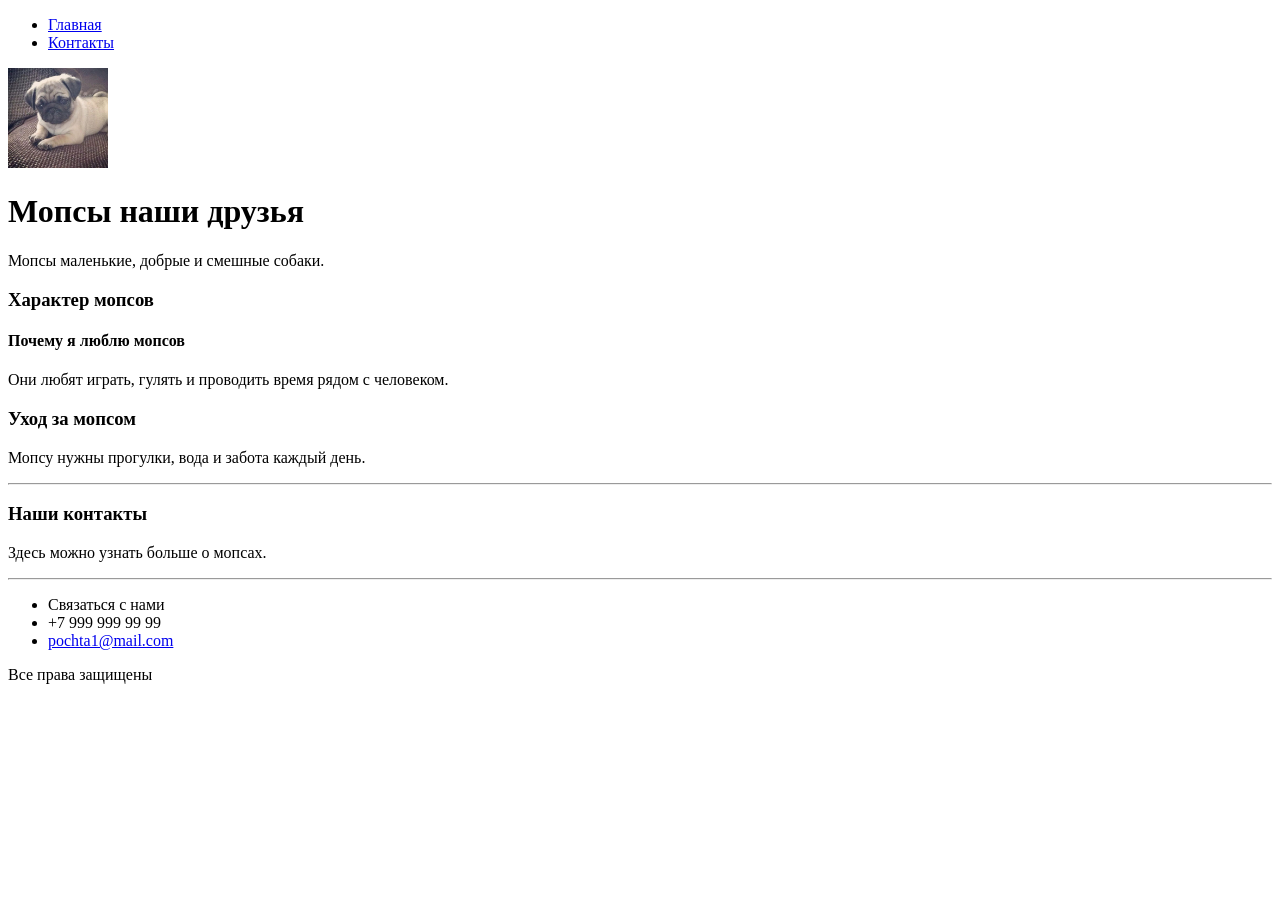
==== index.html @ f50055f7 "перенесла файлы" ====
<!DOCTYPE html>
<html lang="ru">

<head>
    <meta charset="UTF-8">
    <meta name="viewport" content="width=device-width, initial-scale=1.0">
    <title>Мопсы</title>
    <link rel="stylesheet" href="assets/styles/style.css">
</head>

<body>
    <header>
        <nav aria-label="Навигация">
            <ul class="breadcrumbs">
                <li><a href="index.html">Главная</a></li>
                <li><a href="contacts.html">Контакты</a></li>
            </ul>
        </nav>

        <img src="111.jpg" alt="Мопс" width="100">
    </header>

    <main>
        <h1 class="heading-1">Мопсы наши друзья</h1>

        <p class="text">Мопсы маленькие, добрые и смешные собаки.</p>

        <h3 class="heading-3">Характер мопсов</h3>

        <h4 class="heading-4">Почему я люблю мопсов</h4>

        <p class="text">
            Они любят играть, гулять и проводить время рядом с человеком.
        </p>

        <h3 class="heading-3">Уход за мопсом</h3>

        <p class="text italic">
            Мопсу нужны прогулки, вода и забота каждый день.
        </p>
    </main>

    <hr>

    <footer>
        <h3 class="heading-3">Наши контакты</h3>

        <p class="text">Здесь можно узнать больше о мопсах.</p>

        <hr>

        <ul>
            <li>Связаться с нами</li>
            <li>+7 999 999 99 99</li>
            <li>
                <a href="mailto:pochta1@mail.com">pochta1@mail.com</a>
            </li>
        </ul>

        <p class="text">Все права защищены</p>
    </footer>
</body>

</html>
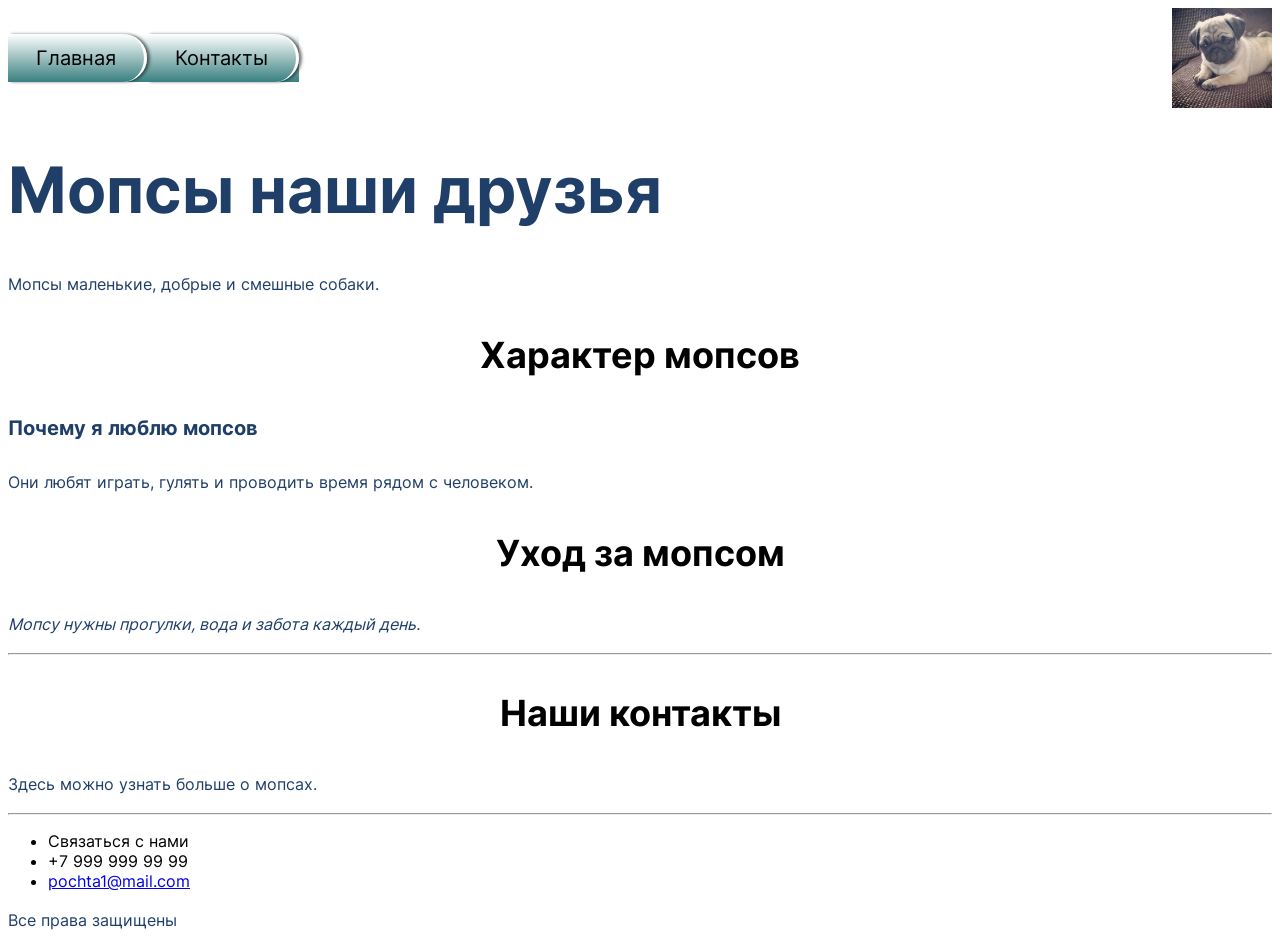
==== commit 0b18c33e: "доделала файлы" ====
--- a/index.html
+++ b/index.html
@@ -5,7 +5,7 @@
     <meta charset="UTF-8">
     <meta name="viewport" content="width=device-width, initial-scale=1.0">
     <title>Мопсы</title>
-    <link rel="stylesheet" href="assets/styles/style.css">
+    <link rel="stylesheet" href="/src/assets/styles/style.css">
 </head>
 
 <body>
@@ -17,7 +17,7 @@
             </ul>
         </nav>
 
-        <img src="111.jpg" alt="Мопс" width="100">
+        <img src="images/111.jpg" alt="Мопс" width="100">
     </header>
 
     <main>
--- a/src/assets/styles/style.css
+++ b/src/assets/styles/style.css
@@ -0,0 +1,99 @@
+ @import "./global.css";
+@import "./fonts.css";
+@import "./utils.css";
+
+body {
+    font-family: "Inter", sans-serif;
+}
+
+header {
+    display: flex;
+    justify-content: space-between;
+    align-items: center;
+}
+
+.text {
+    font-size: 16px;
+    line-height: 26px;
+    color: #1F3F68;
+}
+
+.heading-1 {
+    font-size: 64px;
+    color: #1F3F68;
+}
+
+.heading-2 {
+    font-weight: 500;
+    font-size: 44px;
+    text-align: center;
+}
+
+.heading-3 {
+    font-size: 36px;
+    text-align: center;
+}
+
+.heading-4 {
+    font-size: 20px;
+    line-height: 30px;
+    color: #1F3F68;
+}
+
+.form-input {
+    border: 1px solid #356EAD;
+    box-sizing: border-box;
+    border-radius: 10px;
+    opacity: 0.4;
+}
+
+.submit-button {
+    background: #5A98D0;
+    box-shadow: 5px 20px 50px rgba(16, 112, 177, 0.2);
+    border-radius: 10px;
+    font-family: inherit;
+    font-weight: 500;
+    font-size: 16px;
+    line-height: 26px;
+    text-align: center;
+    color: #FFFFFF;
+    text-transform: uppercase;
+    border: none;
+    padding: 18px 60px;
+    cursor: pointer;
+}
+
+.contact-form {
+    max-width: 540px;
+    padding: 30px;
+    background-color: #EDF5FC;
+    background-image: url("/images/222.jpg");
+    background-repeat: no-repeat;
+    background-position: center;
+    background-size: cover;
+    border-radius: 10px;
+}
+
+.breadcrumbs {
+    display: flex;
+    list-style: none;
+    margin: 20px 0;
+    padding: 0;
+    background: linear-gradient(to bottom, #FFFFFF, #398080);
+}
+
+.breadcrumbs li {
+    border-right: 3px solid white;
+    border-radius: 0 30px 30px 0;
+    box-shadow: 3px 0 3px rgba(0, 0, 0, 0.5);
+}
+
+.breadcrumbs a,
+.breadcrumbs span {
+    display: block;
+    padding: 12px 28px;
+    color: black;
+    font-family: "Inter", sans-serif;
+    font-size: 20px;
+    text-decoration: none;
+}
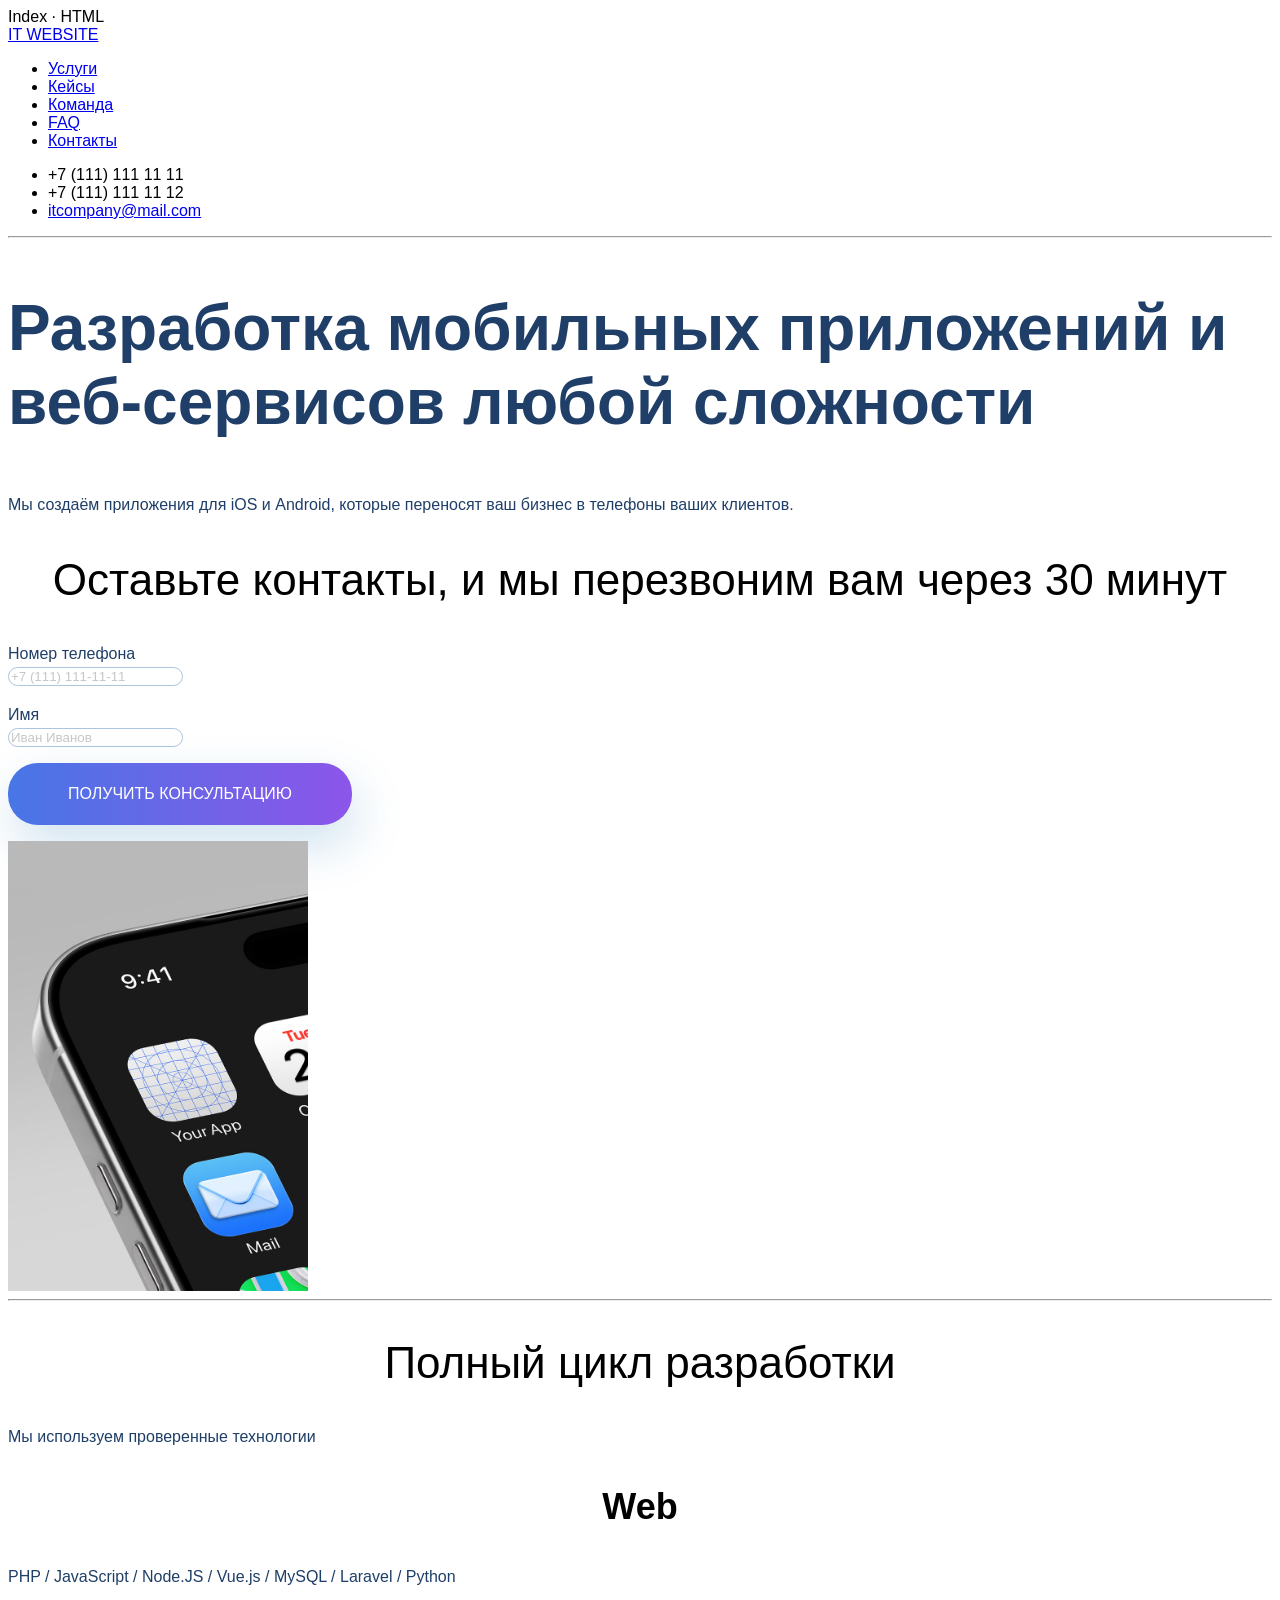
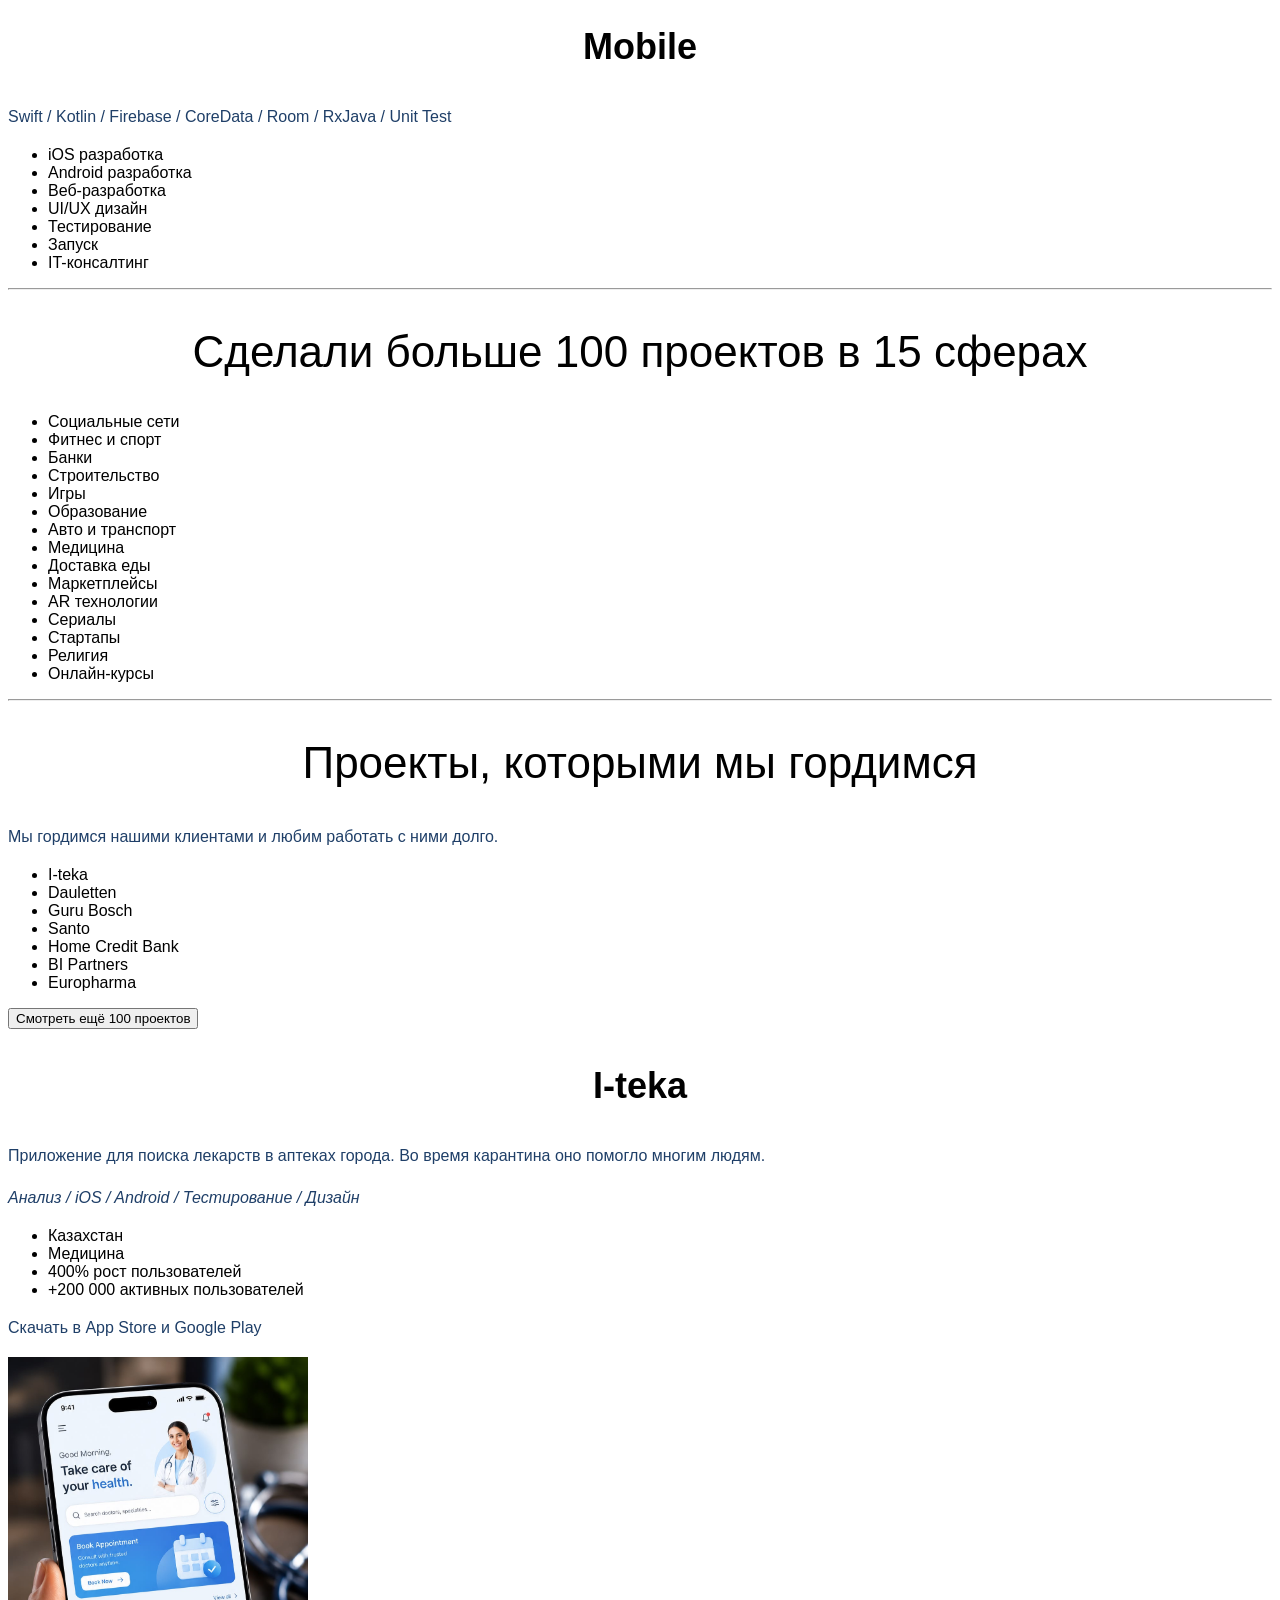
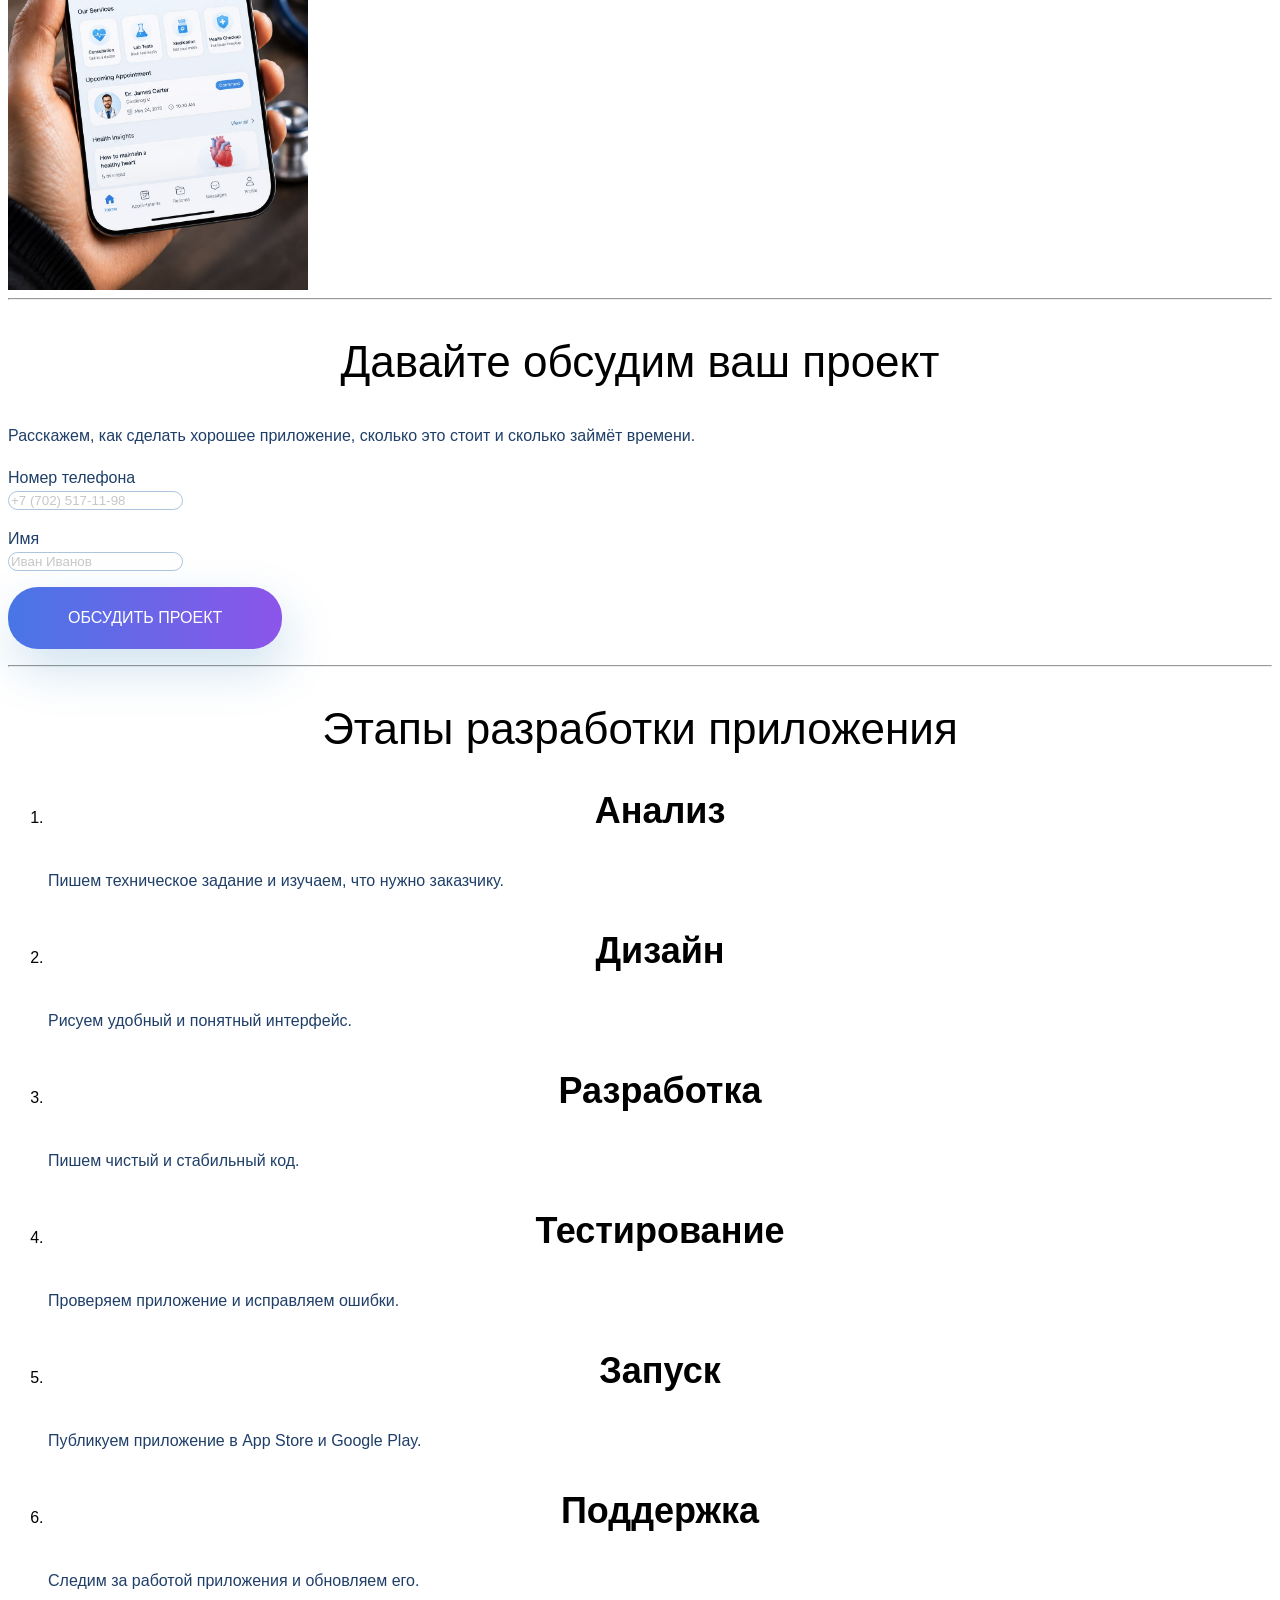
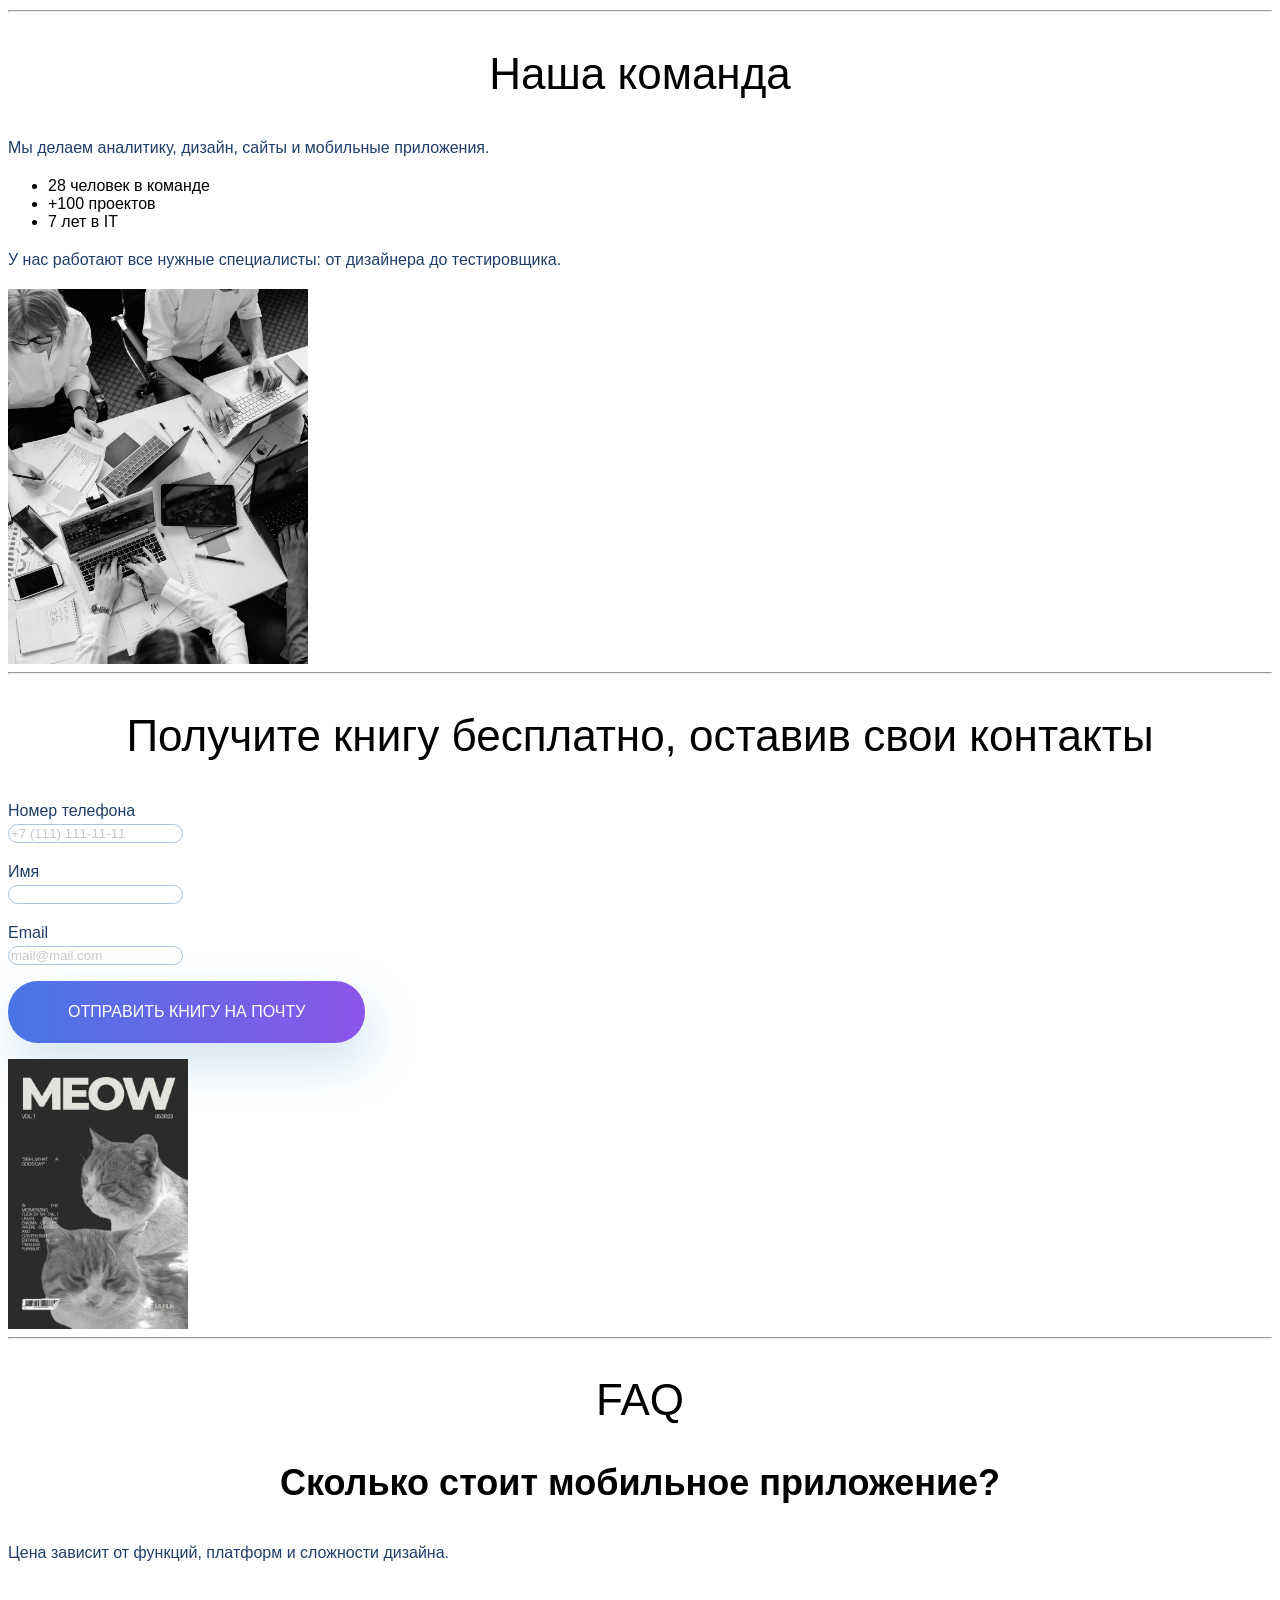
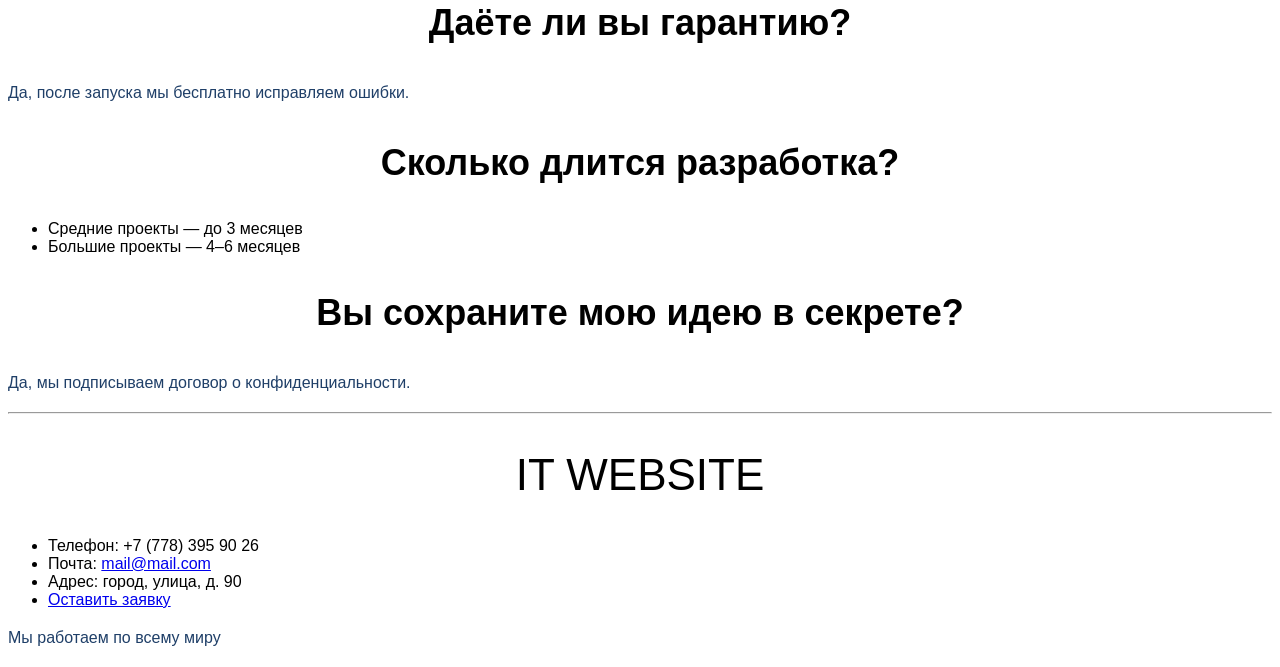
==== commit e2856ee9: "lesson3: разбиение страницы на блоки" ====
--- a/index.html
+++ b/index.html
@@ -1,64 +1,295 @@
+Index · HTML
 <!DOCTYPE html>
 <html lang="ru">
-
+ 
 <head>
     <meta charset="UTF-8">
     <meta name="viewport" content="width=device-width, initial-scale=1.0">
-    <title>Мопсы</title>
+    <title>IT Website</title>
     <link rel="stylesheet" href="/src/assets/styles/style.css">
 </head>
-
+ 
 <body>
-    <header>
-        <nav aria-label="Навигация">
-            <ul class="breadcrumbs">
-                <li><a href="index.html">Главная</a></li>
+    <header class="header">
+        <a class="logo" href="index.html">IT WEBSITE</a>
+ 
+        <nav class="menu">
+            <ul class="menu-list">
+                <li><a href="#services">Услуги</a></li>
+                <li><a href="#projects">Кейсы</a></li>
+                <li><a href="#team">Команда</a></li>
+                <li><a href="#faq">FAQ</a></li>
                 <li><a href="contacts.html">Контакты</a></li>
             </ul>
         </nav>
-
-        <img src="images/111.jpg" alt="Мопс" width="100">
+ 
+        <ul class="header-contacts">
+            <li>+7 (111) 111 11 11</li>
+            <li>+7 (111) 111 11 12</li>
+            <li><a href="mailto:itcompany@mail.com">itcompany@mail.com</a></li>
+        </ul>
     </header>
-
+ 
+    <hr>
+ 
     <main>
-        <h1 class="heading-1">Мопсы наши друзья</h1>
-
-        <p class="text">Мопсы маленькие, добрые и смешные собаки.</p>
-
-        <h3 class="heading-3">Характер мопсов</h3>
-
-        <h4 class="heading-4">Почему я люблю мопсов</h4>
-
-        <p class="text">
-            Они любят играть, гулять и проводить время рядом с человеком.
-        </p>
-
-        <h3 class="heading-3">Уход за мопсом</h3>
-
-        <p class="text italic">
-            Мопсу нужны прогулки, вода и забота каждый день.
-        </p>
+        <section class="main-screen">
+            <div class="main-screen-text">
+                <h1 class="heading-1">Разработка мобильных приложений и веб-сервисов любой сложности</h1>
+                <p class="text">Мы создаём приложения для iOS и Android, которые переносят ваш бизнес в телефоны ваших
+                    клиентов.</p>
+            </div>
+ 
+            <form class="call-form" action="#" method="post">
+                <h2 class="heading-2">Оставьте контакты, и мы перезвоним вам через 30 минут</h2>
+ 
+                <p class="text">
+                    <label for="call-phone">Номер телефона</label><br>
+                    <input class="form-input" type="tel" id="call-phone" name="phone" placeholder="+7 (111) 111-11-11">
+                </p>
+ 
+                <p class="text">
+                    <label for="call-name">Имя</label><br>
+                    <input class="form-input" type="text" id="call-name" name="full_name" placeholder="Иван Иванов">
+                </p>
+ 
+                <button class="submit-button" type="submit">Получить консультацию</button>
+            </form>
+ 
+            <img src="images/applications.jpg" alt="Приложения на телефоне" width="300">
+        </section>
+ 
+        <hr>
+ 
+        <section class="services" id="services">
+            <div class="services-text">
+                <h2 class="heading-2">Полный цикл разработки</h2>
+                <p class="text">Мы используем проверенные технологии</p>
+ 
+                <h3 class="heading-3">Web</h3>
+                <p class="text">PHP / JavaScript / Node.JS / Vue.js / MySQL / Laravel / Python</p>
+ 
+                <h3 class="heading-3">Mobile</h3>
+                <p class="text">Swift / Kotlin / Firebase / CoreData / Room / RxJava / Unit Test</p>
+            </div>
+ 
+            <ul class="services-list">
+                <li>iOS разработка</li>
+                <li>Android разработка</li>
+                <li>Веб-разработка</li>
+                <li>UI/UX дизайн</li>
+                <li>Тестирование</li>
+                <li>Запуск</li>
+                <li>IT-консалтинг</li>
+            </ul>
+        </section>
+ 
+        <hr>
+ 
+        <section class="industries">
+            <h2 class="heading-2">Сделали больше 100 проектов в 15 сферах</h2>
+ 
+            <ul class="industries-list">
+                <li>Социальные сети</li>
+                <li>Фитнес и спорт</li>
+                <li>Банки</li>
+                <li>Строительство</li>
+                <li>Игры</li>
+                <li>Образование</li>
+                <li>Авто и транспорт</li>
+                <li>Медицина</li>
+                <li>Доставка еды</li>
+                <li>Маркетплейсы</li>
+                <li>AR технологии</li>
+                <li>Сериалы</li>
+                <li>Стартапы</li>
+                <li>Религия</li>
+                <li>Онлайн-курсы</li>
+            </ul>
+        </section>
+ 
+        <hr>
+ 
+        <section class="projects" id="projects">
+            <h2 class="heading-2">Проекты, которыми мы гордимся</h2>
+            <p class="text">Мы гордимся нашими клиентами и любим работать с ними долго.</p>
+ 
+            <div class="projects-menu">
+                <ul class="projects-names">
+                    <li>I-teka</li>
+                    <li>Dauletten</li>
+                    <li>Guru Bosch</li>
+                    <li>Santo</li>
+                    <li>Home Credit Bank</li>
+                    <li>BI Partners</li>
+                    <li>Europharma</li>
+                </ul>
+ 
+                <button type="button">Смотреть ещё 100 проектов</button>
+            </div>
+ 
+            <article class="project-card">
+                <h3 class="heading-3">I-teka</h3>
+                <p class="text">Приложение для поиска лекарств в аптеках города. Во время карантина оно помогло многим
+                    людям.</p>
+                <p class="text italic">Анализ / iOS / Android / Тестирование / Дизайн</p>
+ 
+                <ul class="project-info">
+                    <li>Казахстан</li>
+                    <li>Медицина</li>
+                    <li>400% рост пользователей</li>
+                    <li>+200 000 активных пользователей</li>
+                </ul>
+ 
+                <p class="text">Скачать в App Store и Google Play</p>
+ 
+                <img src="images/project.jpg" alt="Приложение I-teka" width="300">
+            </article>
+        </section>
+ 
+        <hr>
+ 
+        <section class="discuss">
+            <div class="discuss-text">
+                <h2 class="heading-2">Давайте обсудим ваш проект</h2>
+                <p class="text">Расскажем, как сделать хорошее приложение, сколько это стоит и сколько займёт времени.</p>
+            </div>
+ 
+            <form class="discuss-form" action="#" method="post">
+                <p class="text">
+                    <label for="discuss-phone">Номер телефона</label><br>
+                    <input class="form-input" type="tel" id="discuss-phone" name="phone" placeholder="+7 (702) 517-11-98">
+                </p>
+ 
+                <p class="text">
+                    <label for="discuss-name">Имя</label><br>
+                    <input class="form-input" type="text" id="discuss-name" name="full_name" placeholder="Иван Иванов">
+                </p>
+ 
+                <button class="submit-button" type="submit">Обсудить проект</button>
+            </form>
+        </section>
+ 
+        <hr>
+ 
+        <section class="stages">
+            <h2 class="heading-2">Этапы разработки приложения</h2>
+ 
+            <ol class="stages-list">
+                <li>
+                    <h3 class="heading-3">Анализ</h3>
+                    <p class="text">Пишем техническое задание и изучаем, что нужно заказчику.</p>
+                </li>
+                <li>
+                    <h3 class="heading-3">Дизайн</h3>
+                    <p class="text">Рисуем удобный и понятный интерфейс.</p>
+                </li>
+                <li>
+                    <h3 class="heading-3">Разработка</h3>
+                    <p class="text">Пишем чистый и стабильный код.</p>
+                </li>
+                <li>
+                    <h3 class="heading-3">Тестирование</h3>
+                    <p class="text">Проверяем приложение и исправляем ошибки.</p>
+                </li>
+                <li>
+                    <h3 class="heading-3">Запуск</h3>
+                    <p class="text">Публикуем приложение в App Store и Google Play.</p>
+                </li>
+                <li>
+                    <h3 class="heading-3">Поддержка</h3>
+                    <p class="text">Следим за работой приложения и обновляем его.</p>
+                </li>
+            </ol>
+        </section>
+ 
+        <hr>
+ 
+        <section class="team" id="team">
+            <div class="team-text">
+                <h2 class="heading-2">Наша команда</h2>
+                <p class="text">Мы делаем аналитику, дизайн, сайты и мобильные приложения.</p>
+ 
+                <ul class="team-numbers">
+                    <li>28 человек в команде</li>
+                    <li>+100 проектов</li>
+                    <li>7 лет в IT</li>
+                </ul>
+ 
+                <p class="text">У нас работают все нужные специалисты: от дизайнера до тестировщика.</p>
+            </div>
+ 
+            <img src="images/team.jpg" alt="Наша команда" width="300">
+        </section>
+ 
+        <hr>
+ 
+        <section class="book">
+            <h2 class="heading-2">Получите книгу бесплатно, оставив свои контакты</h2>
+ 
+            <form class="book-form" action="#" method="post">
+                <p class="text">
+                    <label for="book-phone">Номер телефона</label><br>
+                    <input class="form-input" type="tel" id="book-phone" name="phone" placeholder="+7 (111) 111-11-11">
+                </p>
+ 
+                <p class="text">
+                    <label for="book-name">Имя</label><br>
+                    <input class="form-input" type="text" id="book-name" name="full_name">
+                </p>
+ 
+                <p class="text">
+                    <label for="book-email">Email</label><br>
+                    <input class="form-input" type="email" id="book-email" name="email" placeholder="mail@mail.com">
+                </p>
+ 
+                <button class="submit-button" type="submit">Отправить книгу на почту</button>
+            </form>
+ 
+            <img src="images/book.jpg" alt="Книга" width="180">
+        </section>
+ 
+        <hr>
+ 
+        <section class="faq" id="faq">
+            <h2 class="heading-2">FAQ</h2>
+ 
+            <div class="faq-questions">
+                <h3 class="heading-3">Сколько стоит мобильное приложение?</h3>
+                <p class="text">Цена зависит от функций, платформ и сложности дизайна.</p>
+ 
+                <h3 class="heading-3">Даёте ли вы гарантию?</h3>
+                <p class="text">Да, после запуска мы бесплатно исправляем ошибки.</p>
+ 
+                <h3 class="heading-3">Сколько длится разработка?</h3>
+                <ul>
+                    <li>Средние проекты — до 3 месяцев</li>
+                    <li>Большие проекты — 4–6 месяцев</li>
+                </ul>
+ 
+                <h3 class="heading-3">Вы сохраните мою идею в секрете?</h3>
+                <p class="text">Да, мы подписываем договор о конфиденциальности.</p>
+            </div>
+        </section>
     </main>
-
+ 
     <hr>
-
-    <footer>
-        <h3 class="heading-3">Наши контакты</h3>
-
-        <p class="text">Здесь можно узнать больше о мопсах.</p>
-
-        <hr>
-
-        <ul>
-            <li>Связаться с нами</li>
-            <li>+7 999 999 99 99</li>
-            <li>
-                <a href="mailto:pochta1@mail.com">pochta1@mail.com</a>
-            </li>
-        </ul>
-
-        <p class="text">Все права защищены</p>
+ 
+    <footer class="footer">
+        <h2 class="heading-2">IT WEBSITE</h2>
+ 
+        <div class="footer-contacts">
+            <ul>
+                <li>Телефон: +7 (778) 395 90 26</li>
+                <li>Почта: <a href="mailto:mail@mail.com">mail@mail.com</a></li>
+                <li>Адрес: город, улица, д. 90</li>
+                <li><a href="contacts.html">Оставить заявку</a></li>
+            </ul>
+        </div>
+ 
+        <p class="text">Мы работаем по всему миру</p>
     </footer>
 </body>
-
-</html>+ 
+</html>
+ 
--- a/src/assets/styles/style.css
+++ b/src/assets/styles/style.css
@@ -1,16 +1,6 @@
- @import "./global.css";
+@import "./global.css";
 @import "./fonts.css";
 @import "./utils.css";
-
-body {
-    font-family: "Inter", sans-serif;
-}
-
-header {
-    display: flex;
-    justify-content: space-between;
-    align-items: center;
-}
 
 .text {
     font-size: 16px;
@@ -48,9 +38,11 @@
 }
 
 .submit-button {
-    background: #5A98D0;
+    background: linear-gradient(to right, #4876e6, #8c55e9);
     box-shadow: 5px 20px 50px rgba(16, 112, 177, 0.2);
-    border-radius: 10px;
+    border: none;
+    border-radius: 30px;
+    padding: 18px 60px;
     font-family: inherit;
     font-weight: 500;
     font-size: 16px;
@@ -58,8 +50,6 @@
     text-align: center;
     color: #FFFFFF;
     text-transform: uppercase;
-    border: none;
-    padding: 18px 60px;
     cursor: pointer;
 }
 
@@ -93,7 +83,7 @@
     display: block;
     padding: 12px 28px;
     color: black;
-    font-family: "Inter", sans-serif;
+    font-family: Georgia, serif;
     font-size: 20px;
     text-decoration: none;
 }
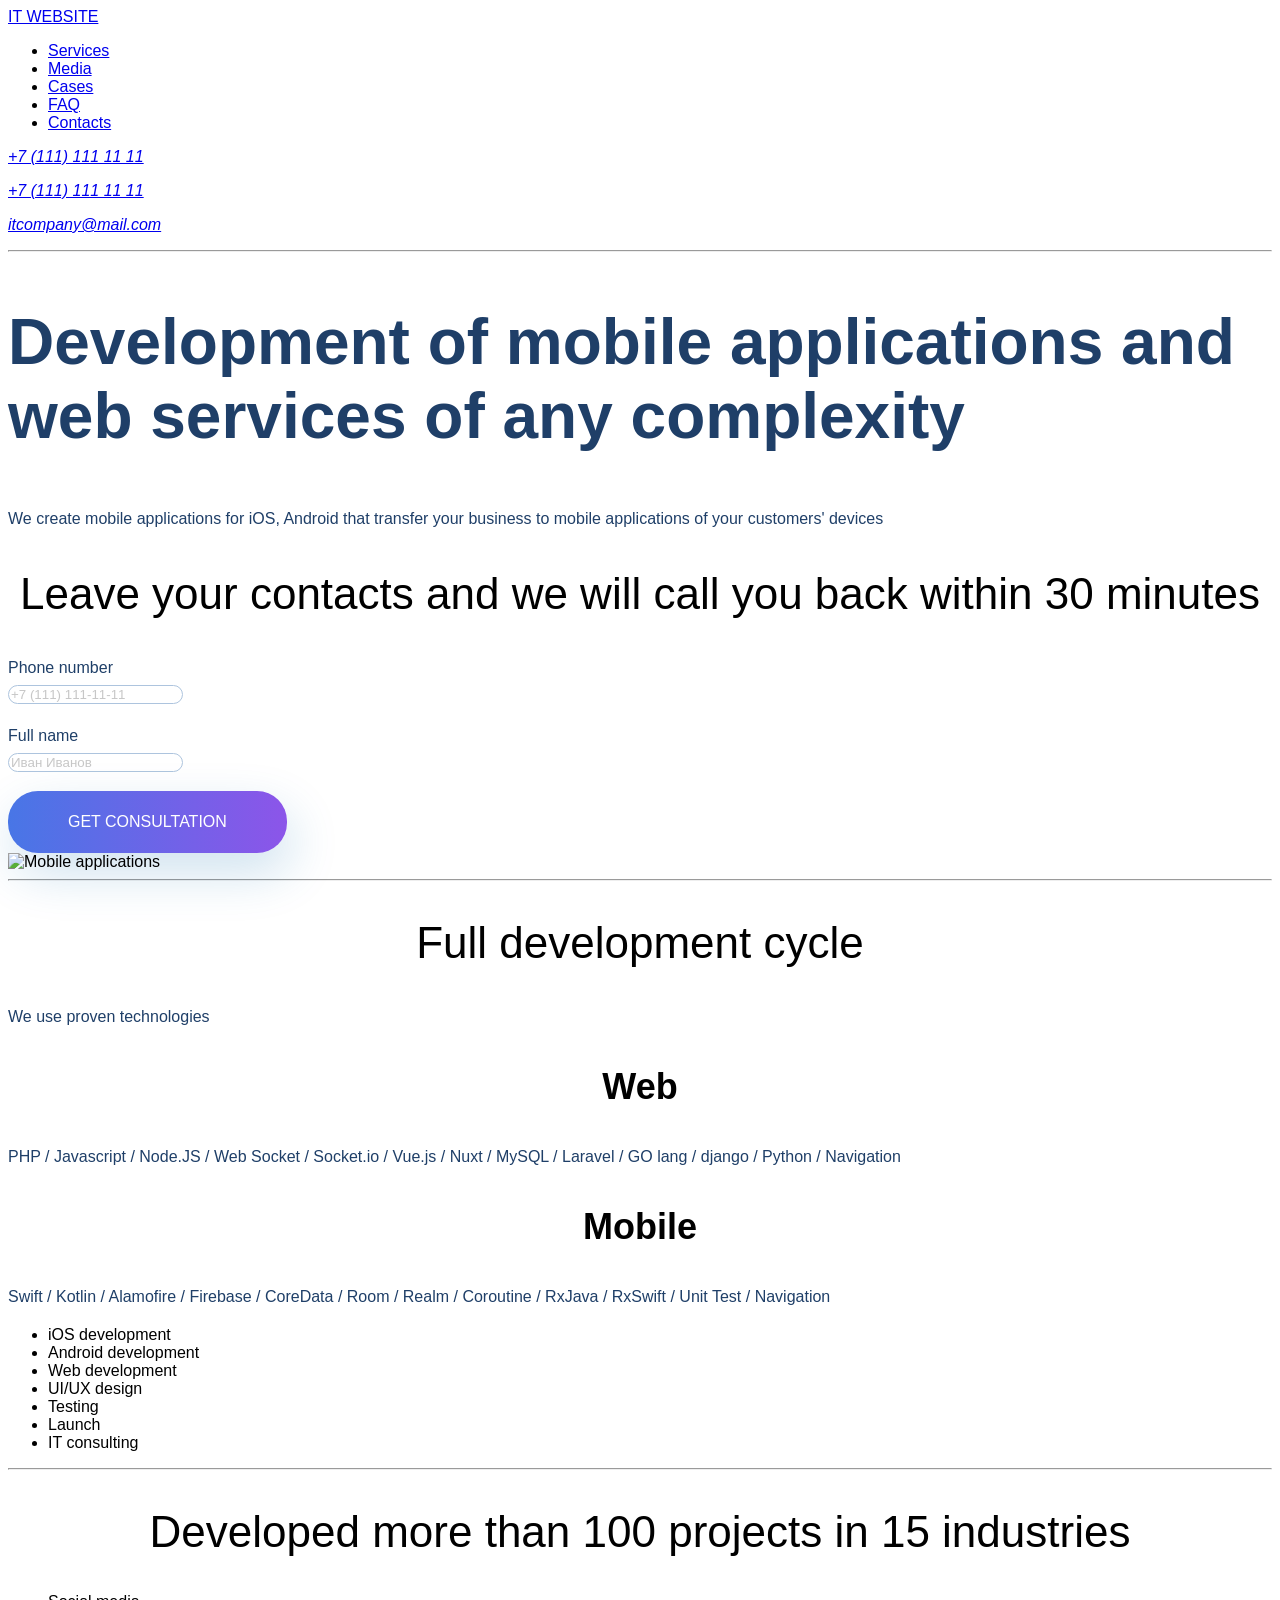
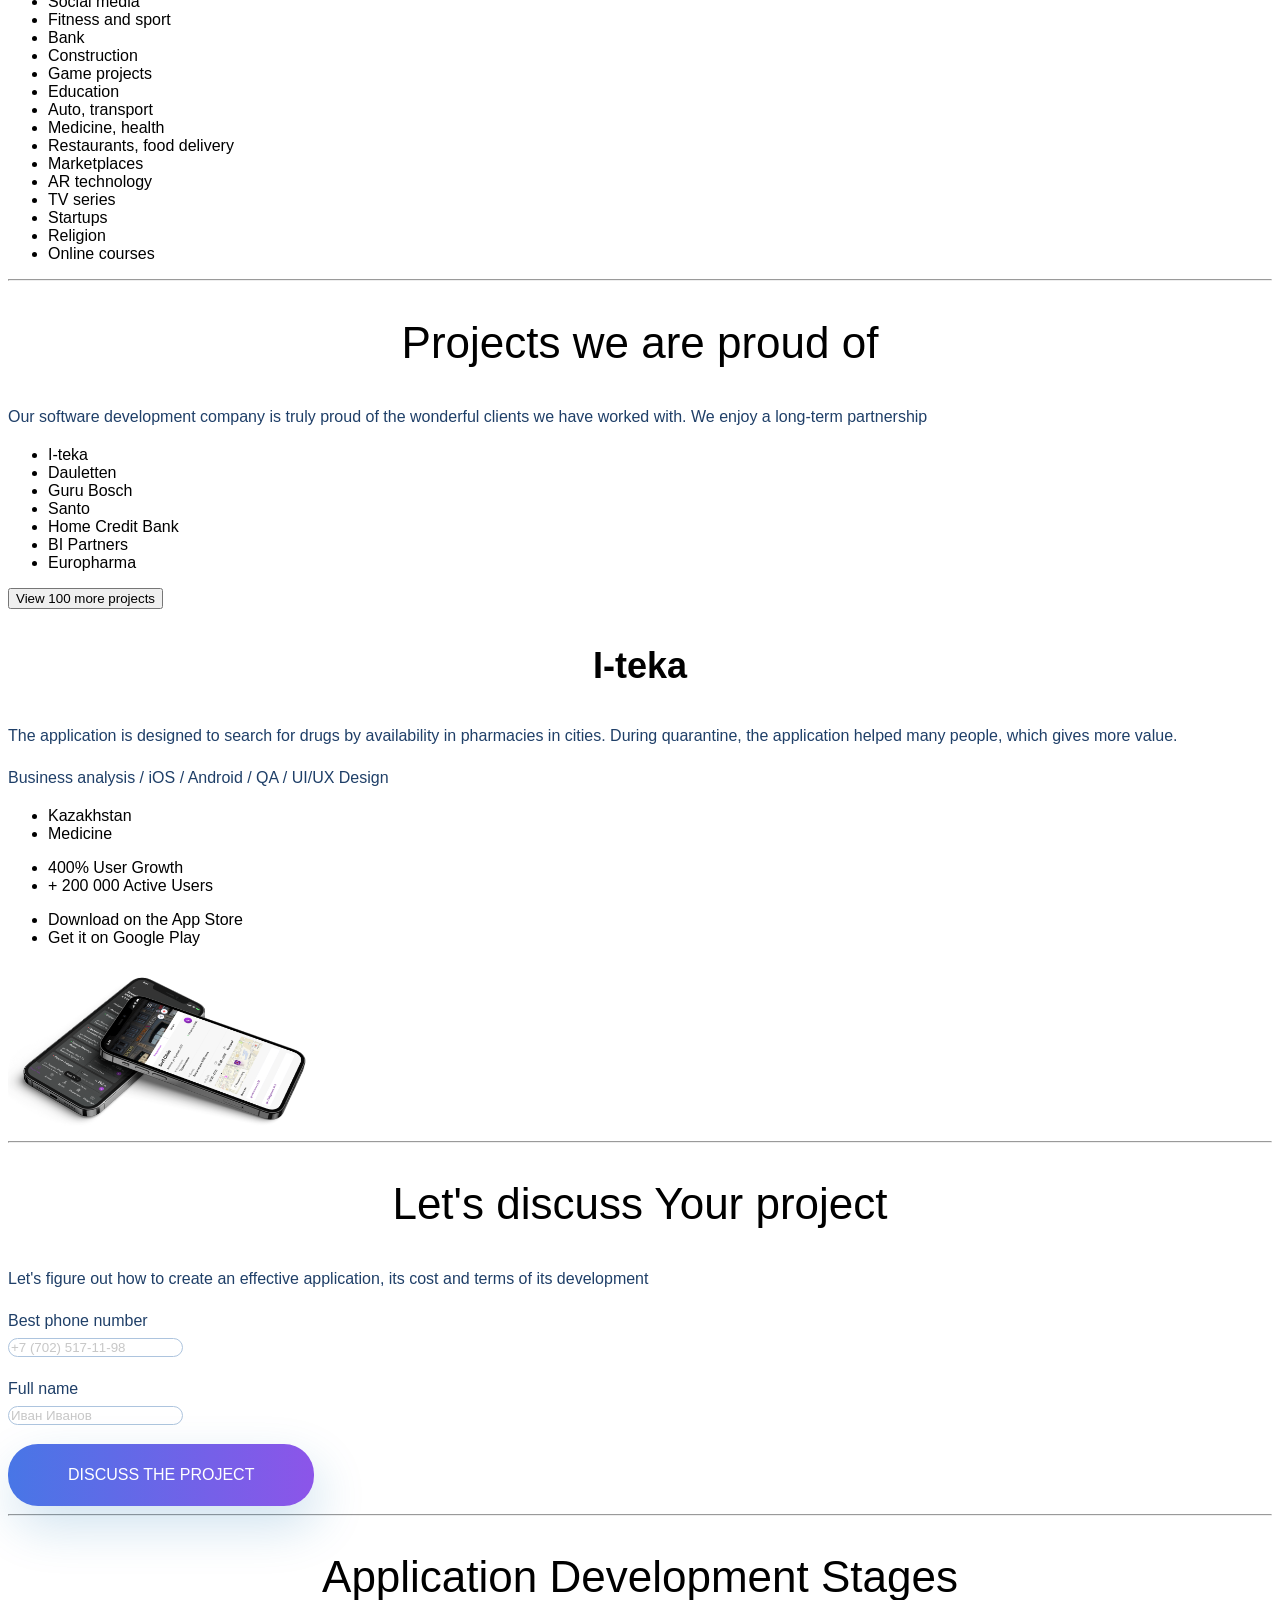
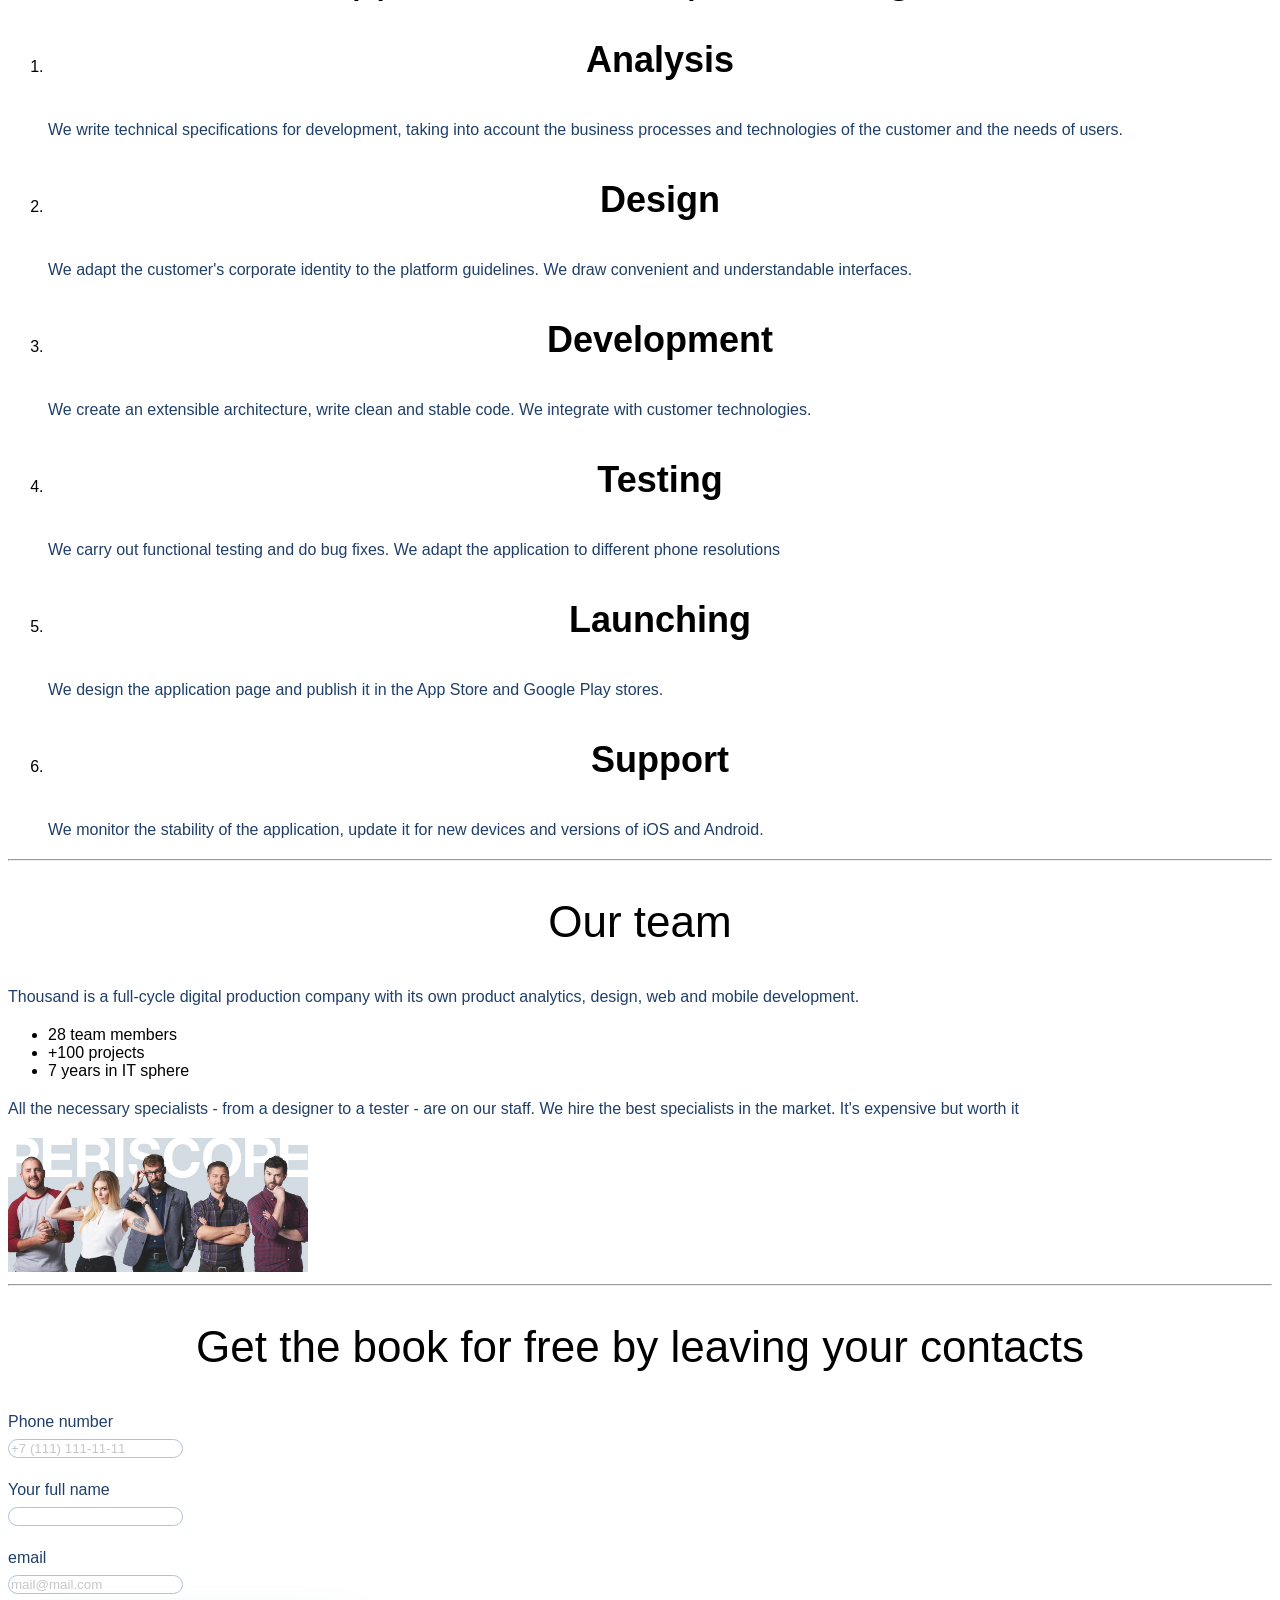
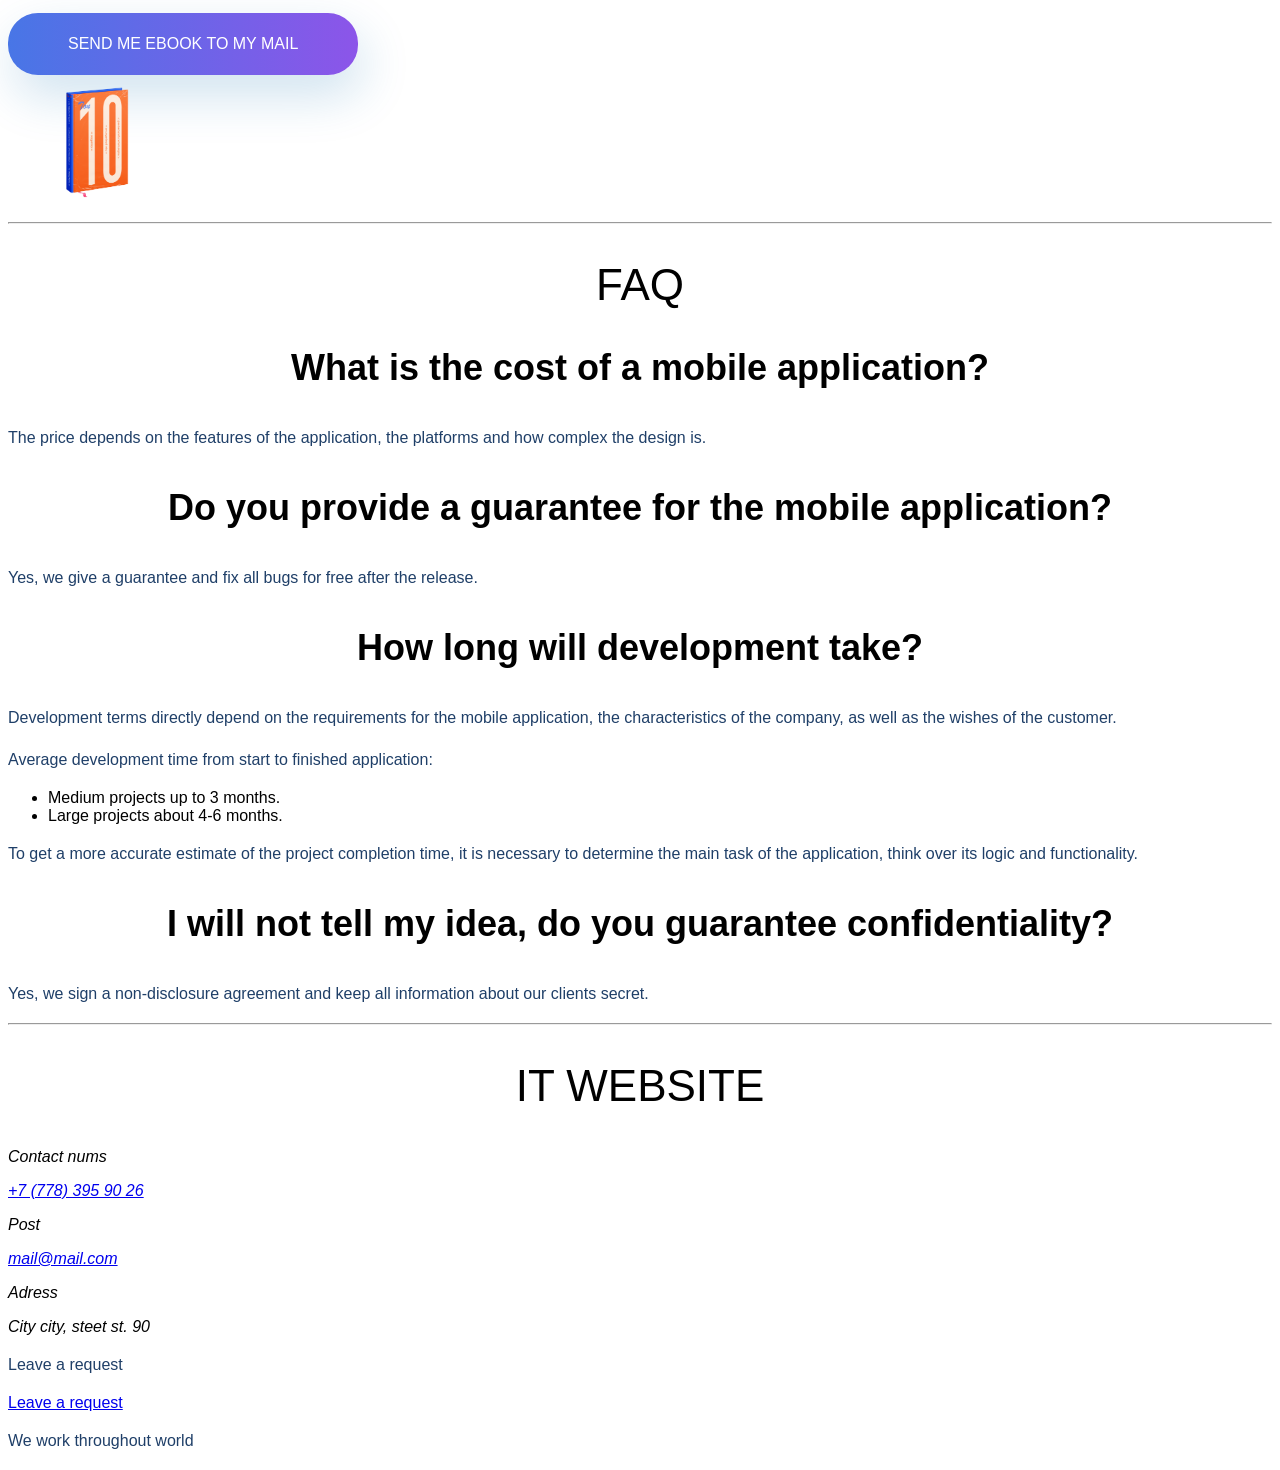
==== commit f6722b6d: "lesson3: текст и картинки из макета" ====
--- a/index.html
+++ b/index.html
@@ -1,6 +1,5 @@
-Index · HTML
 <!DOCTYPE html>
-<html lang="ru">
+<html lang="en">
  
 <head>
     <meta charset="UTF-8">
@@ -15,19 +14,19 @@
  
         <nav class="menu">
             <ul class="menu-list">
-                <li><a href="#services">Услуги</a></li>
-                <li><a href="#projects">Кейсы</a></li>
-                <li><a href="#team">Команда</a></li>
+                <li><a href="#services">Services</a></li>
+                <li><a href="#team">Media</a></li>
+                <li><a href="#projects">Cases</a></li>
                 <li><a href="#faq">FAQ</a></li>
-                <li><a href="contacts.html">Контакты</a></li>
+                <li><a href="#contacts">Contacts</a></li>
             </ul>
         </nav>
  
-        <ul class="header-contacts">
-            <li>+7 (111) 111 11 11</li>
-            <li>+7 (111) 111 11 12</li>
-            <li><a href="mailto:itcompany@mail.com">itcompany@mail.com</a></li>
-        </ul>
+        <address class="header-contacts">
+            <p><a href="tel:+71111111111">+7 (111) 111 11 11</a></p>
+            <p><a href="tel:+71111111111">+7 (111) 111 11 11</a></p>
+            <p><a href="mailto:itcompany@mail.com">itcompany@mail.com</a></p>
+        </address>
     </header>
  
     <hr>
@@ -35,84 +34,87 @@
     <main>
         <section class="main-screen">
             <div class="main-screen-text">
-                <h1 class="heading-1">Разработка мобильных приложений и веб-сервисов любой сложности</h1>
-                <p class="text">Мы создаём приложения для iOS и Android, которые переносят ваш бизнес в телефоны ваших
-                    клиентов.</p>
+                <h1 class="heading-1">Development of mobile applications and web services of any complexity</h1>
+                <p class="text">We create mobile applications for iOS, Android that transfer your business to mobile
+                    applications of your customers' devices</p>
             </div>
  
             <form class="call-form" action="#" method="post">
-                <h2 class="heading-2">Оставьте контакты, и мы перезвоним вам через 30 минут</h2>
- 
-                <p class="text">
-                    <label for="call-phone">Номер телефона</label><br>
+                <h2 class="heading-2">Leave your contacts and we will call you back within 30 minutes</h2>
+ 
+                <p class="text">
+                    <label for="call-phone">Phone number</label><br>
                     <input class="form-input" type="tel" id="call-phone" name="phone" placeholder="+7 (111) 111-11-11">
                 </p>
  
                 <p class="text">
-                    <label for="call-name">Имя</label><br>
+                    <label for="call-name">Full name</label><br>
                     <input class="form-input" type="text" id="call-name" name="full_name" placeholder="Иван Иванов">
                 </p>
  
-                <button class="submit-button" type="submit">Получить консультацию</button>
+                <button class="submit-button" type="submit">Get consultation</button>
             </form>
  
-            <img src="images/applications.jpg" alt="Приложения на телефоне" width="300">
+            <img src="images/applications.jpg" alt="Mobile applications" width="300">
         </section>
  
         <hr>
  
         <section class="services" id="services">
             <div class="services-text">
-                <h2 class="heading-2">Полный цикл разработки</h2>
-                <p class="text">Мы используем проверенные технологии</p>
+                <h2 class="heading-2">Full development cycle</h2>
+                <p class="text">We use proven technologies</p>
  
                 <h3 class="heading-3">Web</h3>
-                <p class="text">PHP / JavaScript / Node.JS / Vue.js / MySQL / Laravel / Python</p>
+                <p class="text">PHP / Javascript / Node.JS / Web Socket / Socket.io / Vue.js / Nuxt / MySQL / Laravel /
+                    GO lang / django / Python / Navigation</p>
  
                 <h3 class="heading-3">Mobile</h3>
-                <p class="text">Swift / Kotlin / Firebase / CoreData / Room / RxJava / Unit Test</p>
+                <p class="text">Swift / Kotlin / Alamofire / Firebase / CoreData / Room / Realm / Coroutine / RxJava /
+                    RxSwift / Unit Test / Navigation</p>
             </div>
  
             <ul class="services-list">
-                <li>iOS разработка</li>
-                <li>Android разработка</li>
-                <li>Веб-разработка</li>
-                <li>UI/UX дизайн</li>
-                <li>Тестирование</li>
-                <li>Запуск</li>
-                <li>IT-консалтинг</li>
+                <li>iOS development</li>
+                <li>Android development</li>
+                <li>Web development</li>
+                <li>UI/UX design</li>
+                <li>Testing</li>
+                <li>Launch</li>
+                <li>IT consulting</li>
             </ul>
         </section>
  
         <hr>
  
         <section class="industries">
-            <h2 class="heading-2">Сделали больше 100 проектов в 15 сферах</h2>
+            <h2 class="heading-2">Developed more than 100 projects in 15 industries</h2>
  
             <ul class="industries-list">
-                <li>Социальные сети</li>
-                <li>Фитнес и спорт</li>
-                <li>Банки</li>
-                <li>Строительство</li>
-                <li>Игры</li>
-                <li>Образование</li>
-                <li>Авто и транспорт</li>
-                <li>Медицина</li>
-                <li>Доставка еды</li>
-                <li>Маркетплейсы</li>
-                <li>AR технологии</li>
-                <li>Сериалы</li>
-                <li>Стартапы</li>
-                <li>Религия</li>
-                <li>Онлайн-курсы</li>
+                <li>Social media</li>
+                <li>Fitness and sport</li>
+                <li>Bank</li>
+                <li>Construction</li>
+                <li>Game projects</li>
+                <li>Education</li>
+                <li>Auto, transport</li>
+                <li>Medicine, health</li>
+                <li>Restaurants, food delivery</li>
+                <li>Marketplaces</li>
+                <li>AR technology</li>
+                <li>TV series</li>
+                <li>Startups</li>
+                <li>Religion</li>
+                <li>Online courses</li>
             </ul>
         </section>
  
         <hr>
  
         <section class="projects" id="projects">
-            <h2 class="heading-2">Проекты, которыми мы гордимся</h2>
-            <p class="text">Мы гордимся нашими клиентами и любим работать с ними долго.</p>
+            <h2 class="heading-2">Projects we are proud of</h2>
+            <p class="text">Our software development company is truly proud of the wonderful clients we have worked
+                with. We enjoy a long-term partnership</p>
  
             <div class="projects-menu">
                 <ul class="projects-names">
@@ -125,80 +127,93 @@
                     <li>Europharma</li>
                 </ul>
  
-                <button type="button">Смотреть ещё 100 проектов</button>
+                <button type="button">View 100 more projects</button>
             </div>
  
             <article class="project-card">
                 <h3 class="heading-3">I-teka</h3>
-                <p class="text">Приложение для поиска лекарств в аптеках города. Во время карантина оно помогло многим
-                    людям.</p>
-                <p class="text italic">Анализ / iOS / Android / Тестирование / Дизайн</p>
+                <p class="text">The application is designed to search for drugs by availability in pharmacies in cities.
+                    During quarantine, the application helped many people, which gives more value.</p>
+                <p class="text">Business analysis / iOS / Android / QA / UI/UX Design</p>
  
                 <ul class="project-info">
-                    <li>Казахстан</li>
-                    <li>Медицина</li>
-                    <li>400% рост пользователей</li>
-                    <li>+200 000 активных пользователей</li>
-                </ul>
- 
-                <p class="text">Скачать в App Store и Google Play</p>
- 
-                <img src="images/project.jpg" alt="Приложение I-teka" width="300">
+                    <li>Kazakhstan</li>
+                    <li>Medicine</li>
+                </ul>
+ 
+                <ul class="project-results">
+                    <li>400% User Growth</li>
+                    <li>+ 200 000 Active Users</li>
+                </ul>
+ 
+                <ul class="project-stores">
+                    <li>Download on the App Store</li>
+                    <li>Get it on Google Play</li>
+                </ul>
+ 
+                <img src="images/project.png" alt="I-teka application" width="300">
             </article>
         </section>
  
         <hr>
  
-        <section class="discuss">
+        <section class="discuss" id="discuss">
             <div class="discuss-text">
-                <h2 class="heading-2">Давайте обсудим ваш проект</h2>
-                <p class="text">Расскажем, как сделать хорошее приложение, сколько это стоит и сколько займёт времени.</p>
+                <h2 class="heading-2">Let's discuss Your project</h2>
+                <p class="text">Let's figure out how to create an effective application, its cost and terms of its
+                    development</p>
             </div>
  
             <form class="discuss-form" action="#" method="post">
                 <p class="text">
-                    <label for="discuss-phone">Номер телефона</label><br>
+                    <label for="discuss-phone">Best phone number</label><br>
                     <input class="form-input" type="tel" id="discuss-phone" name="phone" placeholder="+7 (702) 517-11-98">
                 </p>
  
                 <p class="text">
-                    <label for="discuss-name">Имя</label><br>
+                    <label for="discuss-name">Full name</label><br>
                     <input class="form-input" type="text" id="discuss-name" name="full_name" placeholder="Иван Иванов">
                 </p>
  
-                <button class="submit-button" type="submit">Обсудить проект</button>
+                <button class="submit-button" type="submit">Discuss the project</button>
             </form>
         </section>
  
         <hr>
  
         <section class="stages">
-            <h2 class="heading-2">Этапы разработки приложения</h2>
+            <h2 class="heading-2">Application Development Stages</h2>
  
             <ol class="stages-list">
                 <li>
-                    <h3 class="heading-3">Анализ</h3>
-                    <p class="text">Пишем техническое задание и изучаем, что нужно заказчику.</p>
-                </li>
-                <li>
-                    <h3 class="heading-3">Дизайн</h3>
-                    <p class="text">Рисуем удобный и понятный интерфейс.</p>
-                </li>
-                <li>
-                    <h3 class="heading-3">Разработка</h3>
-                    <p class="text">Пишем чистый и стабильный код.</p>
-                </li>
-                <li>
-                    <h3 class="heading-3">Тестирование</h3>
-                    <p class="text">Проверяем приложение и исправляем ошибки.</p>
-                </li>
-                <li>
-                    <h3 class="heading-3">Запуск</h3>
-                    <p class="text">Публикуем приложение в App Store и Google Play.</p>
-                </li>
-                <li>
-                    <h3 class="heading-3">Поддержка</h3>
-                    <p class="text">Следим за работой приложения и обновляем его.</p>
+                    <h3 class="heading-3">Analysis</h3>
+                    <p class="text">We write technical specifications for development, taking into account the business
+                        processes and technologies of the customer and the needs of users.</p>
+                </li>
+                <li>
+                    <h3 class="heading-3">Design</h3>
+                    <p class="text">We adapt the customer's corporate identity to the platform guidelines. We draw
+                        convenient and understandable interfaces.</p>
+                </li>
+                <li>
+                    <h3 class="heading-3">Development</h3>
+                    <p class="text">We create an extensible architecture, write clean and stable code. We integrate with
+                        customer technologies.</p>
+                </li>
+                <li>
+                    <h3 class="heading-3">Testing</h3>
+                    <p class="text">We carry out functional testing and do bug fixes. We adapt the application to
+                        different phone resolutions</p>
+                </li>
+                <li>
+                    <h3 class="heading-3">Launching</h3>
+                    <p class="text">We design the application page and publish it in the App Store and Google Play
+                        stores.</p>
+                </li>
+                <li>
+                    <h3 class="heading-3">Support</h3>
+                    <p class="text">We monitor the stability of the application, update it for new devices and versions
+                        of iOS and Android.</p>
                 </li>
             </ol>
         </section>
@@ -207,46 +222,48 @@
  
         <section class="team" id="team">
             <div class="team-text">
-                <h2 class="heading-2">Наша команда</h2>
-                <p class="text">Мы делаем аналитику, дизайн, сайты и мобильные приложения.</p>
+                <h2 class="heading-2">Our team</h2>
+                <p class="text">Thousand is a full-cycle digital production company with its own product analytics,
+                    design, web and mobile development.</p>
  
                 <ul class="team-numbers">
-                    <li>28 человек в команде</li>
-                    <li>+100 проектов</li>
-                    <li>7 лет в IT</li>
-                </ul>
- 
-                <p class="text">У нас работают все нужные специалисты: от дизайнера до тестировщика.</p>
-            </div>
- 
-            <img src="images/team.jpg" alt="Наша команда" width="300">
+                    <li>28 team members</li>
+                    <li>+100 projects</li>
+                    <li>7 years in IT sphere</li>
+                </ul>
+ 
+                <p class="text">All the necessary specialists - from a designer to a tester - are on our staff. We hire
+                    the best specialists in the market. It's expensive but worth it</p>
+            </div>
+ 
+            <img src="images/team.jpg" alt="Our team" width="300">
         </section>
  
         <hr>
  
         <section class="book">
-            <h2 class="heading-2">Получите книгу бесплатно, оставив свои контакты</h2>
+            <h2 class="heading-2">Get the book for free by leaving your contacts</h2>
  
             <form class="book-form" action="#" method="post">
                 <p class="text">
-                    <label for="book-phone">Номер телефона</label><br>
+                    <label for="book-phone">Phone number</label><br>
                     <input class="form-input" type="tel" id="book-phone" name="phone" placeholder="+7 (111) 111-11-11">
                 </p>
  
                 <p class="text">
-                    <label for="book-name">Имя</label><br>
+                    <label for="book-name">Your full name</label><br>
                     <input class="form-input" type="text" id="book-name" name="full_name">
                 </p>
  
                 <p class="text">
-                    <label for="book-email">Email</label><br>
+                    <label for="book-email">email</label><br>
                     <input class="form-input" type="email" id="book-email" name="email" placeholder="mail@mail.com">
                 </p>
  
-                <button class="submit-button" type="submit">Отправить книгу на почту</button>
+                <button class="submit-button" type="submit">Send me ebook to my mail</button>
             </form>
  
-            <img src="images/book.jpg" alt="Книга" width="180">
+            <img src="images/book.png" alt="Book" width="180">
         </section>
  
         <hr>
@@ -255,39 +272,53 @@
             <h2 class="heading-2">FAQ</h2>
  
             <div class="faq-questions">
-                <h3 class="heading-3">Сколько стоит мобильное приложение?</h3>
-                <p class="text">Цена зависит от функций, платформ и сложности дизайна.</p>
- 
-                <h3 class="heading-3">Даёте ли вы гарантию?</h3>
-                <p class="text">Да, после запуска мы бесплатно исправляем ошибки.</p>
- 
-                <h3 class="heading-3">Сколько длится разработка?</h3>
+                <h3 class="heading-3">What is the cost of a mobile application?</h3>
+                <p class="text">The price depends on the features of the application, the platforms and how complex
+                    the design is.</p>
+ 
+                <h3 class="heading-3">Do you provide a guarantee for the mobile application?</h3>
+                <p class="text">Yes, we give a guarantee and fix all bugs for free after the release.</p>
+ 
+                <h3 class="heading-3">How long will development take?</h3>
+                <p class="text">Development terms directly depend on the requirements for the mobile application, the
+                    characteristics of the company, as well as the wishes of the customer.</p>
+                <p class="text">Average development time from start to finished application:</p>
                 <ul>
-                    <li>Средние проекты — до 3 месяцев</li>
-                    <li>Большие проекты — 4–6 месяцев</li>
-                </ul>
- 
-                <h3 class="heading-3">Вы сохраните мою идею в секрете?</h3>
-                <p class="text">Да, мы подписываем договор о конфиденциальности.</p>
+                    <li>Medium projects up to 3 months.</li>
+                    <li>Large projects about 4-6 months.</li>
+                </ul>
+                <p class="text">To get a more accurate estimate of the project completion time, it is necessary to
+                    determine the main task of the application, think over its logic and functionality.</p>
+ 
+                <h3 class="heading-3">I will not tell my idea, do you guarantee confidentiality?</h3>
+                <p class="text">Yes, we sign a non-disclosure agreement and keep all information about our clients
+                    secret.</p>
             </div>
         </section>
     </main>
  
     <hr>
  
-    <footer class="footer">
+    <footer class="footer" id="contacts">
         <h2 class="heading-2">IT WEBSITE</h2>
  
-        <div class="footer-contacts">
-            <ul>
-                <li>Телефон: +7 (778) 395 90 26</li>
-                <li>Почта: <a href="mailto:mail@mail.com">mail@mail.com</a></li>
-                <li>Адрес: город, улица, д. 90</li>
-                <li><a href="contacts.html">Оставить заявку</a></li>
-            </ul>
+        <address class="footer-contacts">
+            <p>Contact nums</p>
+            <p><a href="tel:+77783959026">+7 (778) 395 90 26</a></p>
+ 
+            <p>Post</p>
+            <p><a href="mailto:mail@mail.com">mail@mail.com</a></p>
+ 
+            <p>Adress</p>
+            <p>City city, steet st. 90</p>
+        </address>
+ 
+        <div class="footer-request">
+            <p class="text">Leave a request</p>
+            <a href="#discuss">Leave a request</a>
         </div>
  
-        <p class="text">Мы работаем по всему миру</p>
+        <p class="text">We work throughout world</p>
     </footer>
 </body>
  
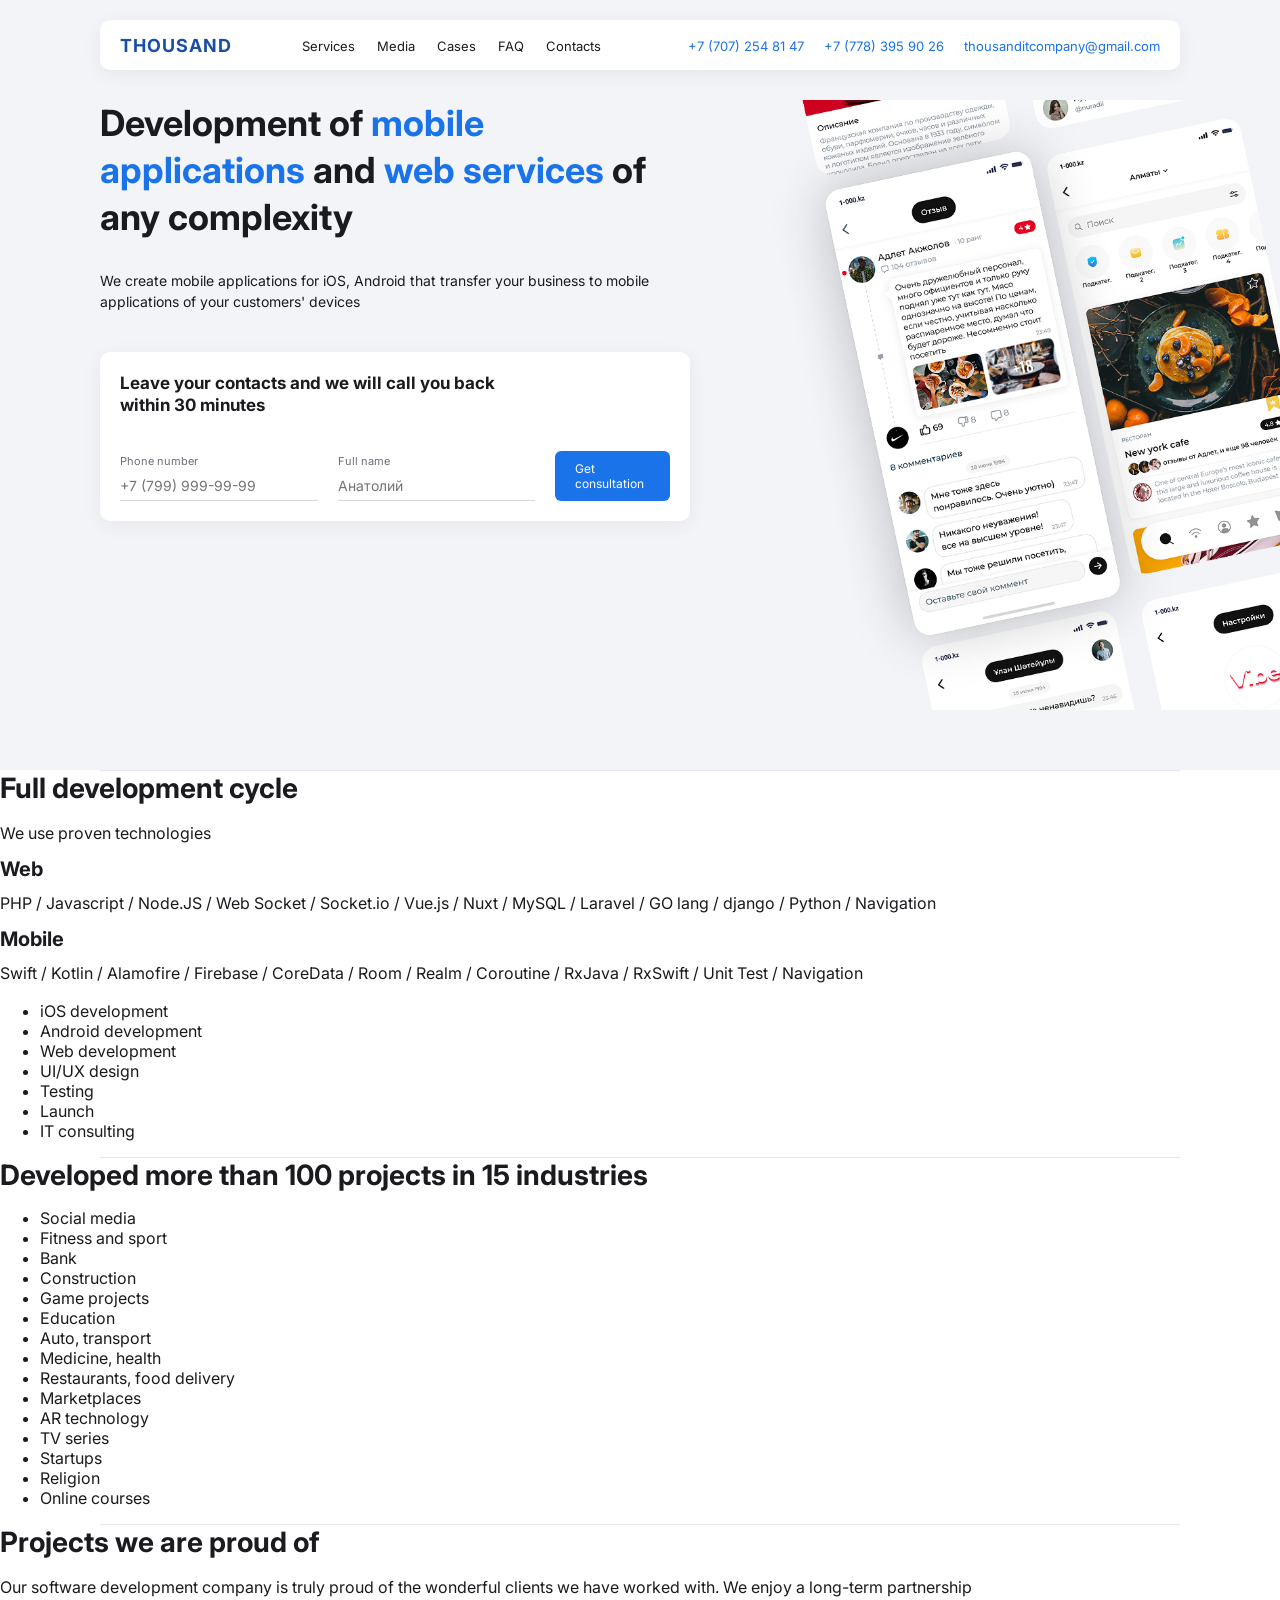
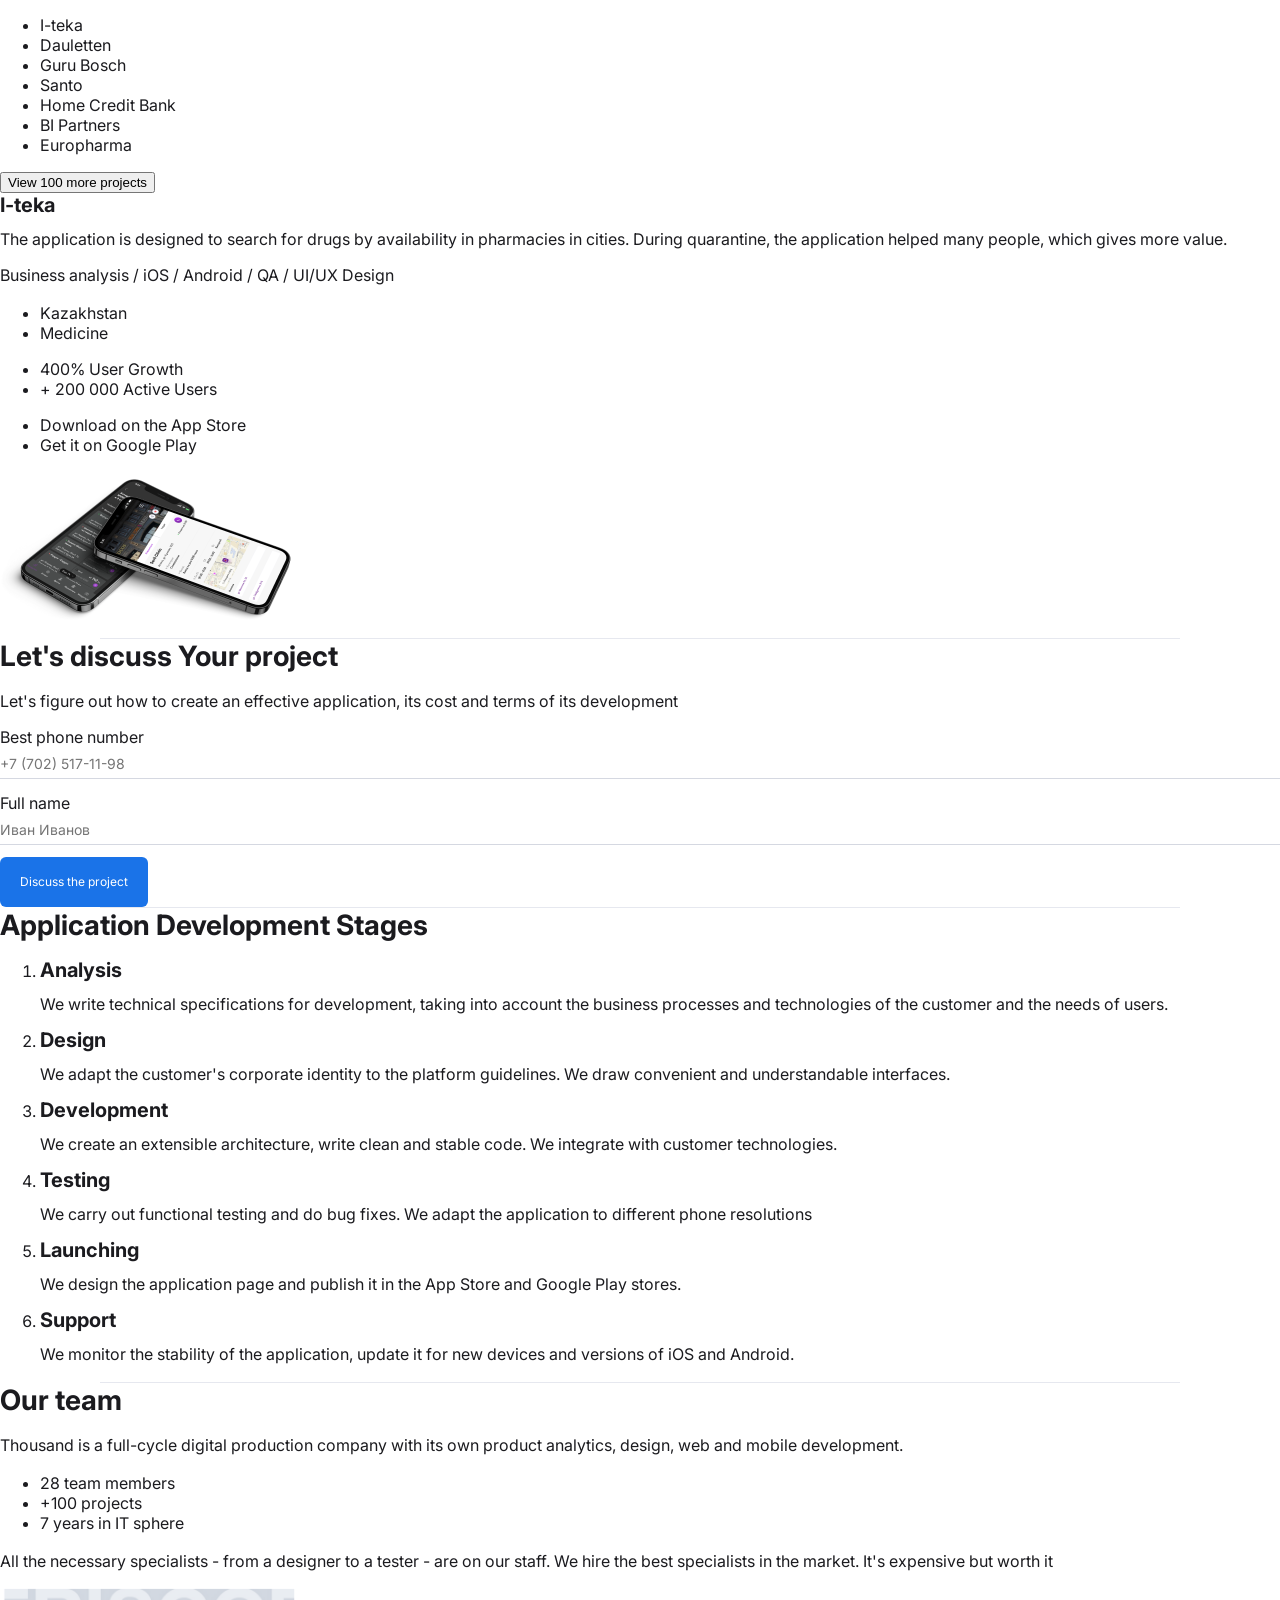
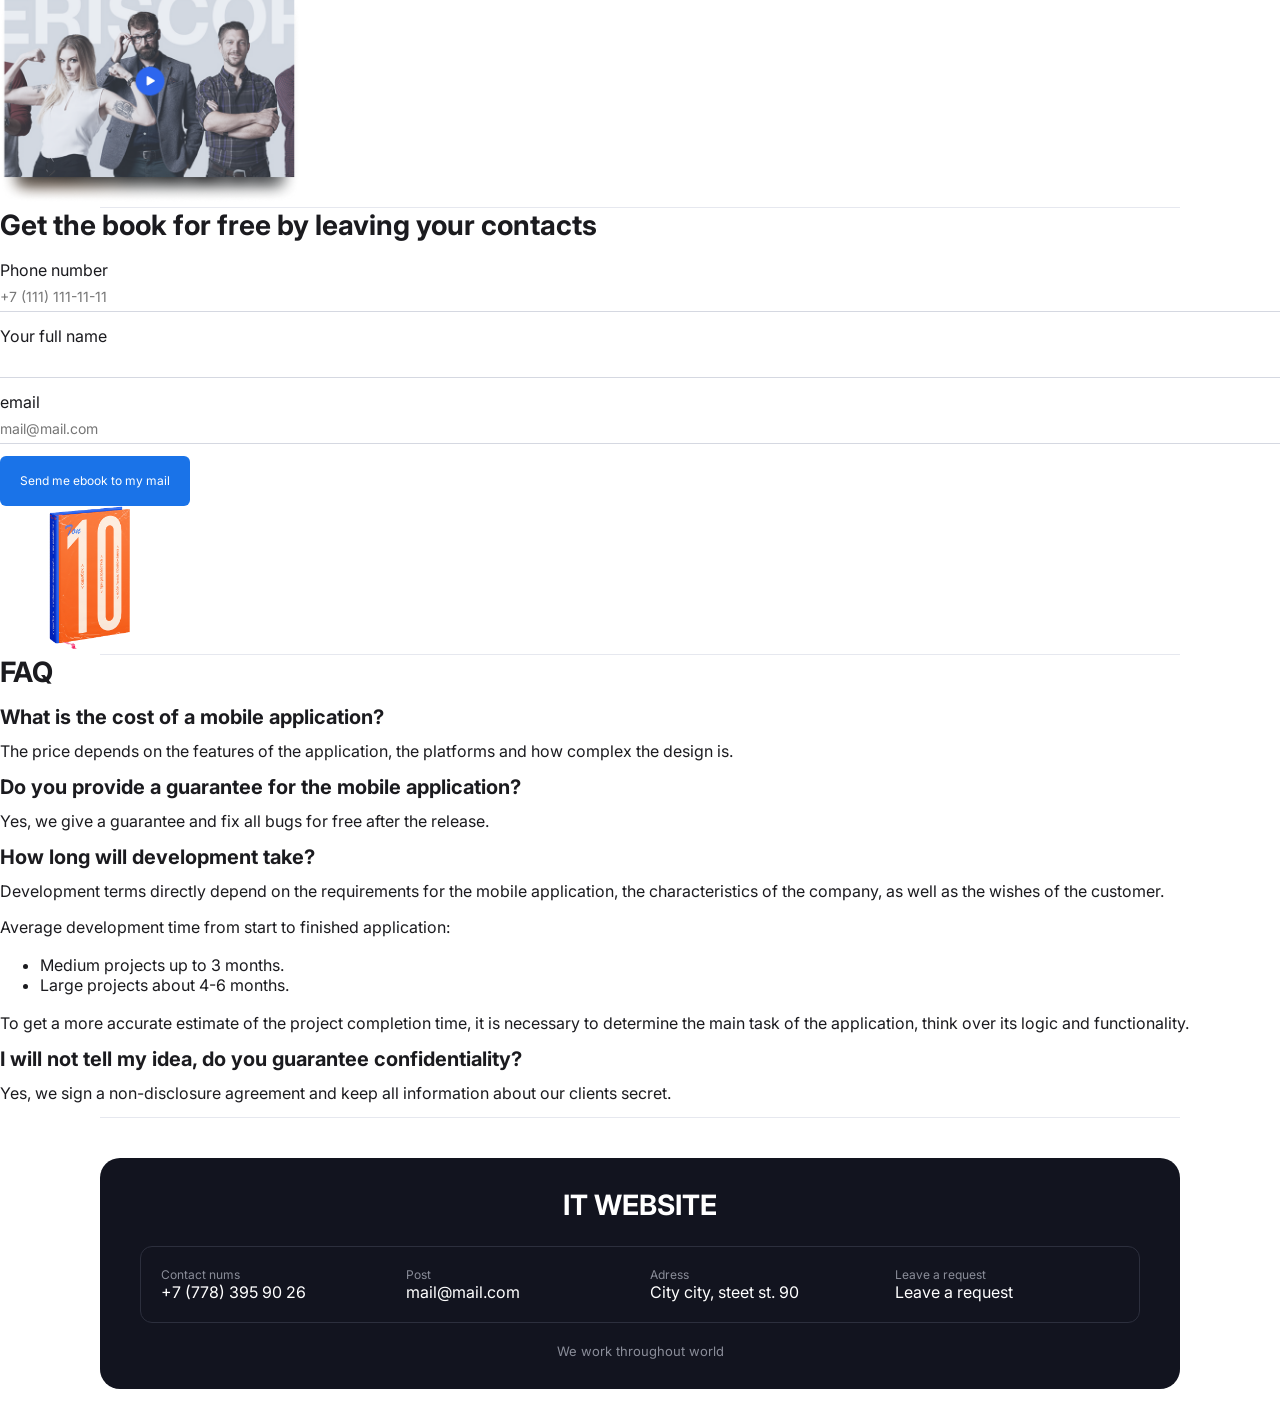
==== commit 30d13f89: "lesson4: header, footer, первый экран" ====
--- a/index.html
+++ b/index.html
@@ -5,12 +5,14 @@
     <meta charset="UTF-8">
     <meta name="viewport" content="width=device-width, initial-scale=1.0">
     <title>IT Website</title>
-    <link rel="stylesheet" href="/src/assets/styles/style.css">
+    <link rel="preconnect" href="https://fonts.googleapis.com">
+    <link href="https://fonts.googleapis.com/css2?family=Inter:wght@400;500;700&display=swap" rel="stylesheet">
+    <link rel="stylesheet" href="src/assets/styles/style.css">
 </head>
  
 <body>
     <header class="header">
-        <a class="logo" href="index.html">IT WEBSITE</a>
+        <a class="logo" href="index.html">THOUSAND</a>
  
         <nav class="menu">
             <ul class="menu-list">
@@ -23,9 +25,9 @@
         </nav>
  
         <address class="header-contacts">
-            <p><a href="tel:+71111111111">+7 (111) 111 11 11</a></p>
-            <p><a href="tel:+71111111111">+7 (111) 111 11 11</a></p>
-            <p><a href="mailto:itcompany@mail.com">itcompany@mail.com</a></p>
+            <p><a href="tel:+77072548147">+7 (707) 254 81 47</a></p>
+            <p><a href="tel:+77783959026">+7 (778) 395 90 26</a></p>
+            <p><a href="mailto:thousanditcompany@gmail.com">thousanditcompany@gmail.com</a></p>
         </address>
     </header>
  
@@ -34,7 +36,8 @@
     <main>
         <section class="main-screen">
             <div class="main-screen-text">
-                <h1 class="heading-1">Development of mobile applications and web services of any complexity</h1>
+                <h1 class="heading-1">Development of <span class="accent">mobile applications</span> and <span
+                        class="accent">web services</span> of any complexity</h1>
                 <p class="text">We create mobile applications for iOS, Android that transfer your business to mobile
                     applications of your customers' devices</p>
             </div>
@@ -44,18 +47,18 @@
  
                 <p class="text">
                     <label for="call-phone">Phone number</label><br>
-                    <input class="form-input" type="tel" id="call-phone" name="phone" placeholder="+7 (111) 111-11-11">
+                    <input class="form-input" type="tel" id="call-phone" name="phone" placeholder="+7 (799) 999-99-99">
                 </p>
  
                 <p class="text">
                     <label for="call-name">Full name</label><br>
-                    <input class="form-input" type="text" id="call-name" name="full_name" placeholder="Иван Иванов">
+                    <input class="form-input" type="text" id="call-name" name="full_name" placeholder="Анатолий">
                 </p>
  
                 <button class="submit-button" type="submit">Get consultation</button>
             </form>
  
-            <img src="images/applications.jpg" alt="Mobile applications" width="300">
+            <img src="images/applications.png" alt="Mobile applications" width="300">
         </section>
  
         <hr>
@@ -236,7 +239,7 @@
                     the best specialists in the market. It's expensive but worth it</p>
             </div>
  
-            <img src="images/team.jpg" alt="Our team" width="300">
+            <img src="images/team.png" alt="Our team" width="300">
         </section>
  
         <hr>
@@ -300,25 +303,31 @@
     <hr>
  
     <footer class="footer" id="contacts">
-        <h2 class="heading-2">IT WEBSITE</h2>
- 
-        <address class="footer-contacts">
-            <p>Contact nums</p>
-            <p><a href="tel:+77783959026">+7 (778) 395 90 26</a></p>
- 
-            <p>Post</p>
-            <p><a href="mailto:mail@mail.com">mail@mail.com</a></p>
- 
-            <p>Adress</p>
-            <p>City city, steet st. 90</p>
-        </address>
- 
-        <div class="footer-request">
-            <p class="text">Leave a request</p>
-            <a href="#discuss">Leave a request</a>
+        <h2 class="footer-title">IT WEBSITE</h2>
+ 
+        <div class="footer-content">
+            <div class="footer-item">
+                <p class="footer-label">Contact nums</p>
+                <a href="tel:+77783959026">+7 (778) 395 90 26</a>
+            </div>
+ 
+            <div class="footer-item">
+                <p class="footer-label">Post</p>
+                <a href="mailto:mail@mail.com">mail@mail.com</a>
+            </div>
+ 
+            <div class="footer-item">
+                <p class="footer-label">Adress</p>
+                <p>City city, steet st. 90</p>
+            </div>
+ 
+            <div class="footer-item">
+                <p class="footer-label">Leave a request</p>
+                <a href="#discuss">Leave a request</a>
+            </div>
         </div>
  
-        <p class="text">We work throughout world</p>
+        <p class="footer-text">We work throughout world</p>
     </footer>
 </body>
  
--- a/src/assets/styles/style.css
+++ b/src/assets/styles/style.css
@@ -1,89 +1,280 @@
-@import "./global.css";
-@import "./fonts.css";
-@import "./utils.css";
-
+* {
+    box-sizing: border-box;
+}
+ 
+body {
+    margin: 0;
+    font-family: 'Inter', Arial, sans-serif;
+    color: #1b1b1f;
+    background-color: #ffffff;
+ 
+    /* чтобы footer был прижат к низу страницы */
+    min-height: 100vh;
+    display: flex;
+    flex-direction: column;
+}
+ 
+main {
+    flex: 1;
+}
+ 
+a {
+    color: inherit;
+}
+ 
+hr {
+    border: none;
+    border-top: 1px solid #e6e8ef;
+    margin: 0 100px;
+}
+ 
+/* линию сразу под шапкой прячем, она не нужна */
+.header + hr {
+    display: none;
+}
+ 
+.heading-1 {
+    font-size: 36px;
+    line-height: 1.3;
+    margin: 0 0 20px;
+}
+ 
+.heading-2 {
+    font-size: 28px;
+    margin: 0 0 16px;
+}
+ 
+.heading-3 {
+    font-size: 20px;
+    margin: 0 0 10px;
+}
+ 
 .text {
     font-size: 16px;
-    line-height: 26px;
-    color: #1F3F68;
-}
-
-.heading-1 {
-    font-size: 64px;
-    color: #1F3F68;
-}
-
-.heading-2 {
-    font-weight: 500;
-    font-size: 44px;
+    line-height: 1.5;
+    margin: 0 0 12px;
+}
+ 
+.accent {
+    color: #1a73e8;
+}
+ 
+/* ===================== HEADER ===================== */
+ 
+.header {
+    /* закрепляем шапку сверху */
+    position: fixed;
+    top: 20px;
+    left: 100px;
+    right: 100px;
+    z-index: 100;
+ 
+    display: flex;
+    align-items: center;
+    gap: 70px;
+    height: 50px;
+    padding: 0 20px;
+ 
+    background-color: #ffffff;
+    border-radius: 10px;
+    box-shadow: 0 4px 20px rgba(0, 0, 0, 0.06);
+}
+ 
+.logo {
+    font-size: 18px;
+    font-weight: 700;
+    letter-spacing: 1px;
+    color: #1a4fa3;
+    text-decoration: none;
+}
+ 
+.menu-list {
+    display: flex;
+    gap: 22px;
+    margin: 0;
+    padding: 0;
+    list-style: none;
+}
+ 
+.menu-list a {
+    font-size: 13px;
+    text-decoration: none;
+    color: #1b1b1f;
+}
+ 
+.menu-list a:hover {
+    color: #1a73e8;
+}
+ 
+.header-contacts {
+    display: flex;
+    gap: 20px;
+    margin-left: auto; /* прижимаем контакты вправо */
+    font-style: normal;
+}
+ 
+.header-contacts p {
+    margin: 0;
+}
+ 
+.header-contacts a {
+    font-size: 13px;
+    color: #1a73e8;
+    text-decoration: none;
+}
+ 
+/* ===================== ПЕРВЫЙ ЭКРАН ===================== */
+ 
+.main-screen {
+    display: grid;
+    grid-template-columns: 590px 1fr;
+    grid-template-rows: auto 1fr; /* текст по высоте содержимого, форма забирает остальное */
+    grid-template-areas:
+        "text  image"
+        "form  image";
+    column-gap: 40px;
+    align-items: start;
+ 
+    padding: 100px 0 60px 100px;
+    background-color: #f2f4f8;
+    overflow: hidden;
+}
+ 
+.main-screen-text {
+    grid-area: text;
+    padding-top: 0px;
+}
+ 
+.main-screen-text .heading-1 {
+    font-size: 36px;
+    margin-bottom: 30px;
+}
+ 
+.main-screen-text .text {
+    font-size: 14px;
+    margin-bottom: 40px;
+}
+ 
+.main-screen img {
+    grid-area: image;
+    width: 100%;
+    max-width: 640px;
+    height: auto;
+    justify-self: end;
+}
+ 
+/* форма обратного звонка */
+.call-form {
+    grid-area: form;
+    align-self: start;
+ 
+    display: grid;
+    grid-template-columns: 1fr 1fr 115px;
+    gap: 20px;
+    align-items: end;
+ 
+    padding: 20px;
+    background-color: #ffffff;
+    border-radius: 10px;
+    box-shadow: 0 4px 20px rgba(0, 0, 0, 0.06);
+}
+ 
+.call-form .heading-2 {
+    grid-column: 1 / -1;
+    max-width: 420px;
+    font-size: 17px;
+    line-height: 1.3;
+    margin: 0 0 10px;
+}
+ 
+.call-form .text {
+    margin: 0;
+}
+ 
+.call-form label {
+    font-size: 11px;
+    color: #6b6e78;
+}
+ 
+.form-input {
+    width: 100%;
+    padding: 6px 0;
+    border: none;
+    border-bottom: 1px solid #d5d8e1;
+    font-family: inherit;
+    font-size: 14px;
+    outline: none;
+}
+ 
+.form-input:focus {
+    border-bottom-color: #1a73e8;
+}
+ 
+.submit-button {
+    height: 50px;
+    padding: 0 20px;
+    border: none;
+    border-radius: 6px;
+    background-color: #1a73e8;
+    color: #ffffff;
+    font-family: inherit;
+    font-size: 12px;
+    text-align: left;
+    cursor: pointer;
+}
+ 
+.submit-button:hover {
+    background-color: #155ec2;
+}
+ 
+/* ===================== FOOTER ===================== */
+ 
+.footer {
+    margin: 40px 100px 20px;
+    padding: 30px 40px;
+    border-radius: 20px;
+    background-color: #12141f;
+    color: #ffffff;
     text-align: center;
 }
-
-.heading-3 {
-    font-size: 36px;
-    text-align: center;
-}
-
-.heading-4 {
-    font-size: 20px;
-    line-height: 30px;
-    color: #1F3F68;
-}
-
-.form-input {
-    border: 1px solid #356EAD;
-    box-sizing: border-box;
-    border-radius: 10px;
-    opacity: 0.4;
-}
-
-.submit-button {
-    background: linear-gradient(to right, #4876e6, #8c55e9);
-    box-shadow: 5px 20px 50px rgba(16, 112, 177, 0.2);
-    border: none;
-    border-radius: 30px;
-    padding: 18px 60px;
-    font-family: inherit;
-    font-weight: 500;
-    font-size: 16px;
-    line-height: 26px;
-    text-align: center;
-    color: #FFFFFF;
-    text-transform: uppercase;
-    cursor: pointer;
-}
-
-.contact-form {
-    max-width: 540px;
-    padding: 30px;
-    background-color: #EDF5FC;
-    background-image: url("/images/222.jpg");
-    background-repeat: no-repeat;
-    background-position: center;
-    background-size: cover;
-    border-radius: 10px;
-}
-
-.breadcrumbs {
-    display: flex;
-    list-style: none;
-    margin: 20px 0;
-    padding: 0;
-    background: linear-gradient(to bottom, #FFFFFF, #398080);
-}
-
-.breadcrumbs li {
-    border-right: 3px solid white;
-    border-radius: 0 30px 30px 0;
-    box-shadow: 3px 0 3px rgba(0, 0, 0, 0.5);
-}
-
-.breadcrumbs a,
-.breadcrumbs span {
-    display: block;
-    padding: 12px 28px;
-    color: black;
-    font-family: Georgia, serif;
-    font-size: 20px;
-    text-decoration: none;
-}+ 
+.footer-title {
+    font-size: 28px;
+    margin: 0 0 24px;
+}
+ 
+.footer-content {
+    display: grid;
+    grid-template-columns: repeat(4, 1fr);
+    gap: 20px;
+    padding: 20px;
+    border: 1px solid #2c2f3d;
+    border-radius: 12px;
+    text-align: left;
+}
+ 
+.footer-item p {
+    margin: 0;
+}
+ 
+.footer-label {
+    margin-bottom: 6px;
+    font-size: 12px;
+    color: #8a8d99;
+}
+ 
+.footer-item a {
+    text-decoration: none;
+    color: #ffffff;
+}
+ 
+.footer-item a:hover {
+    color: #6f8dff;
+}
+ 
+.footer-text {
+    margin: 20px 0 0;
+    font-size: 13px;
+    color: #8a8d99;
+}
+ 
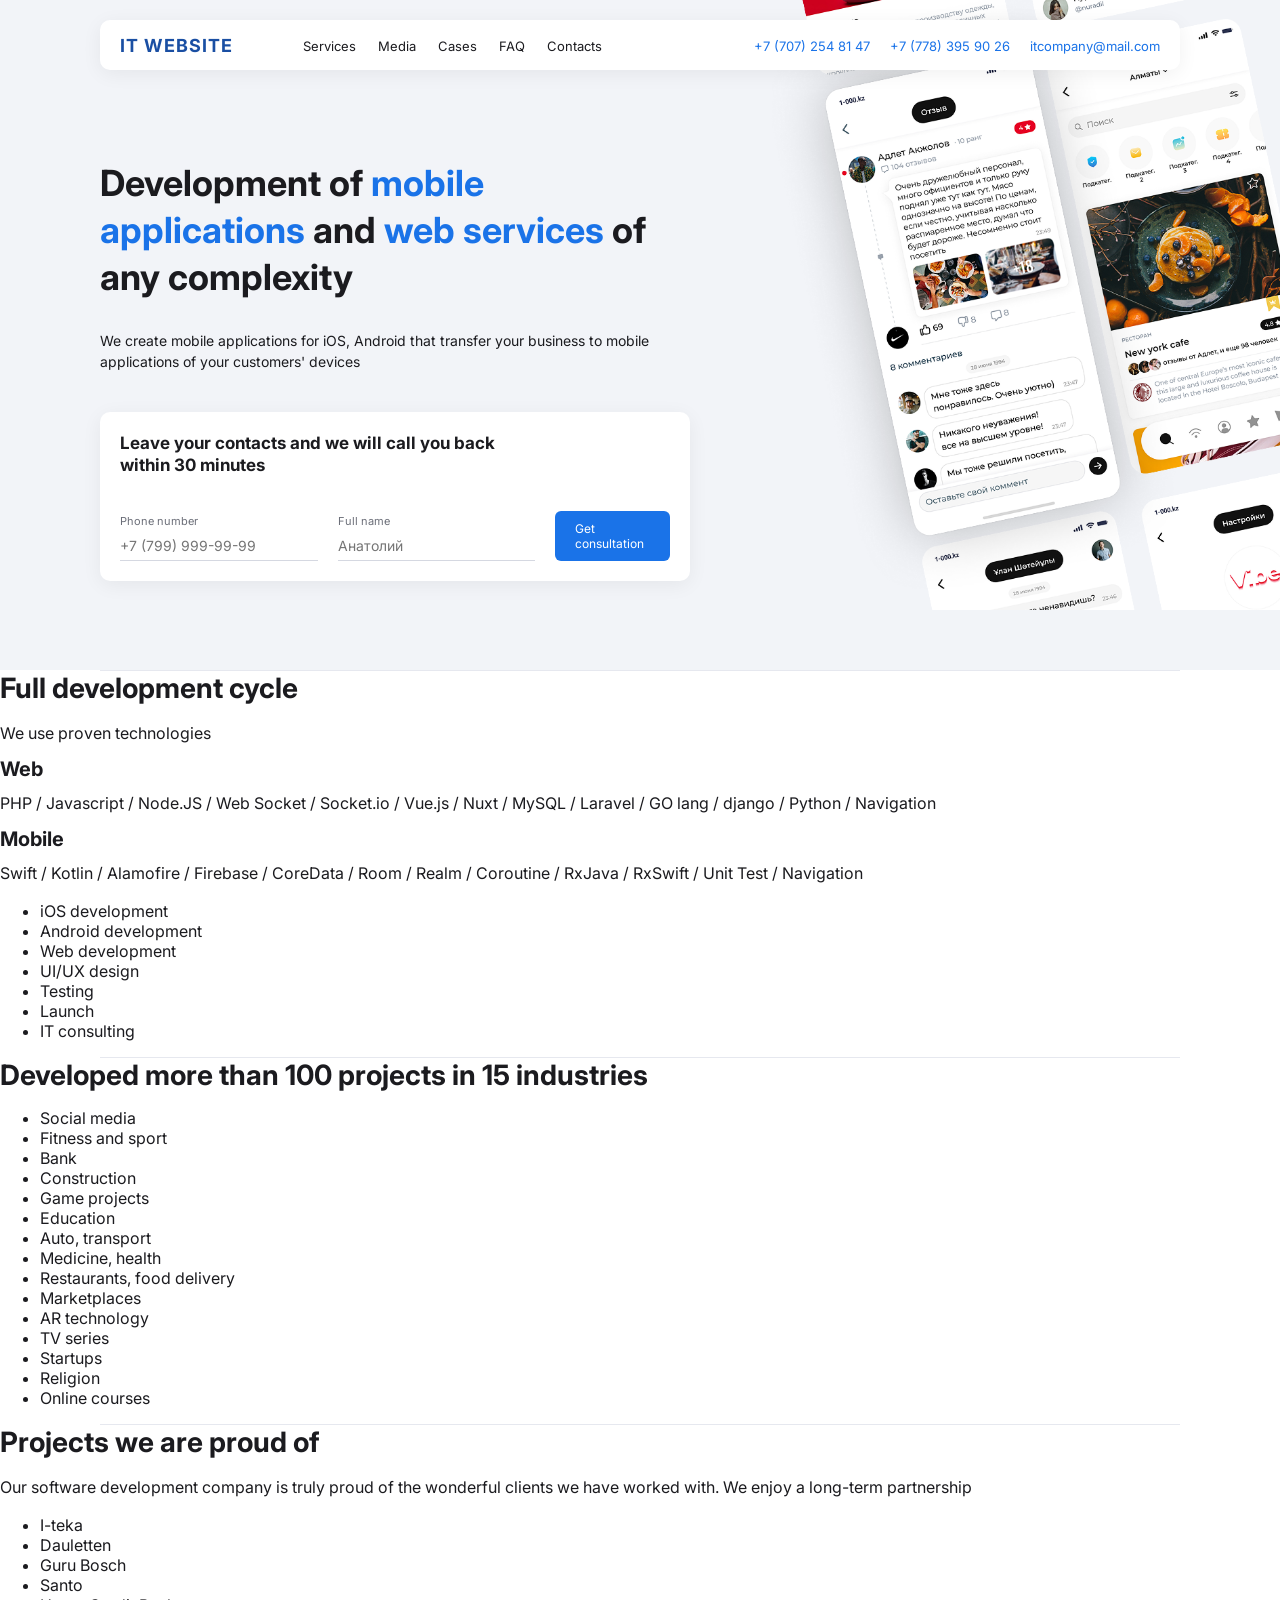
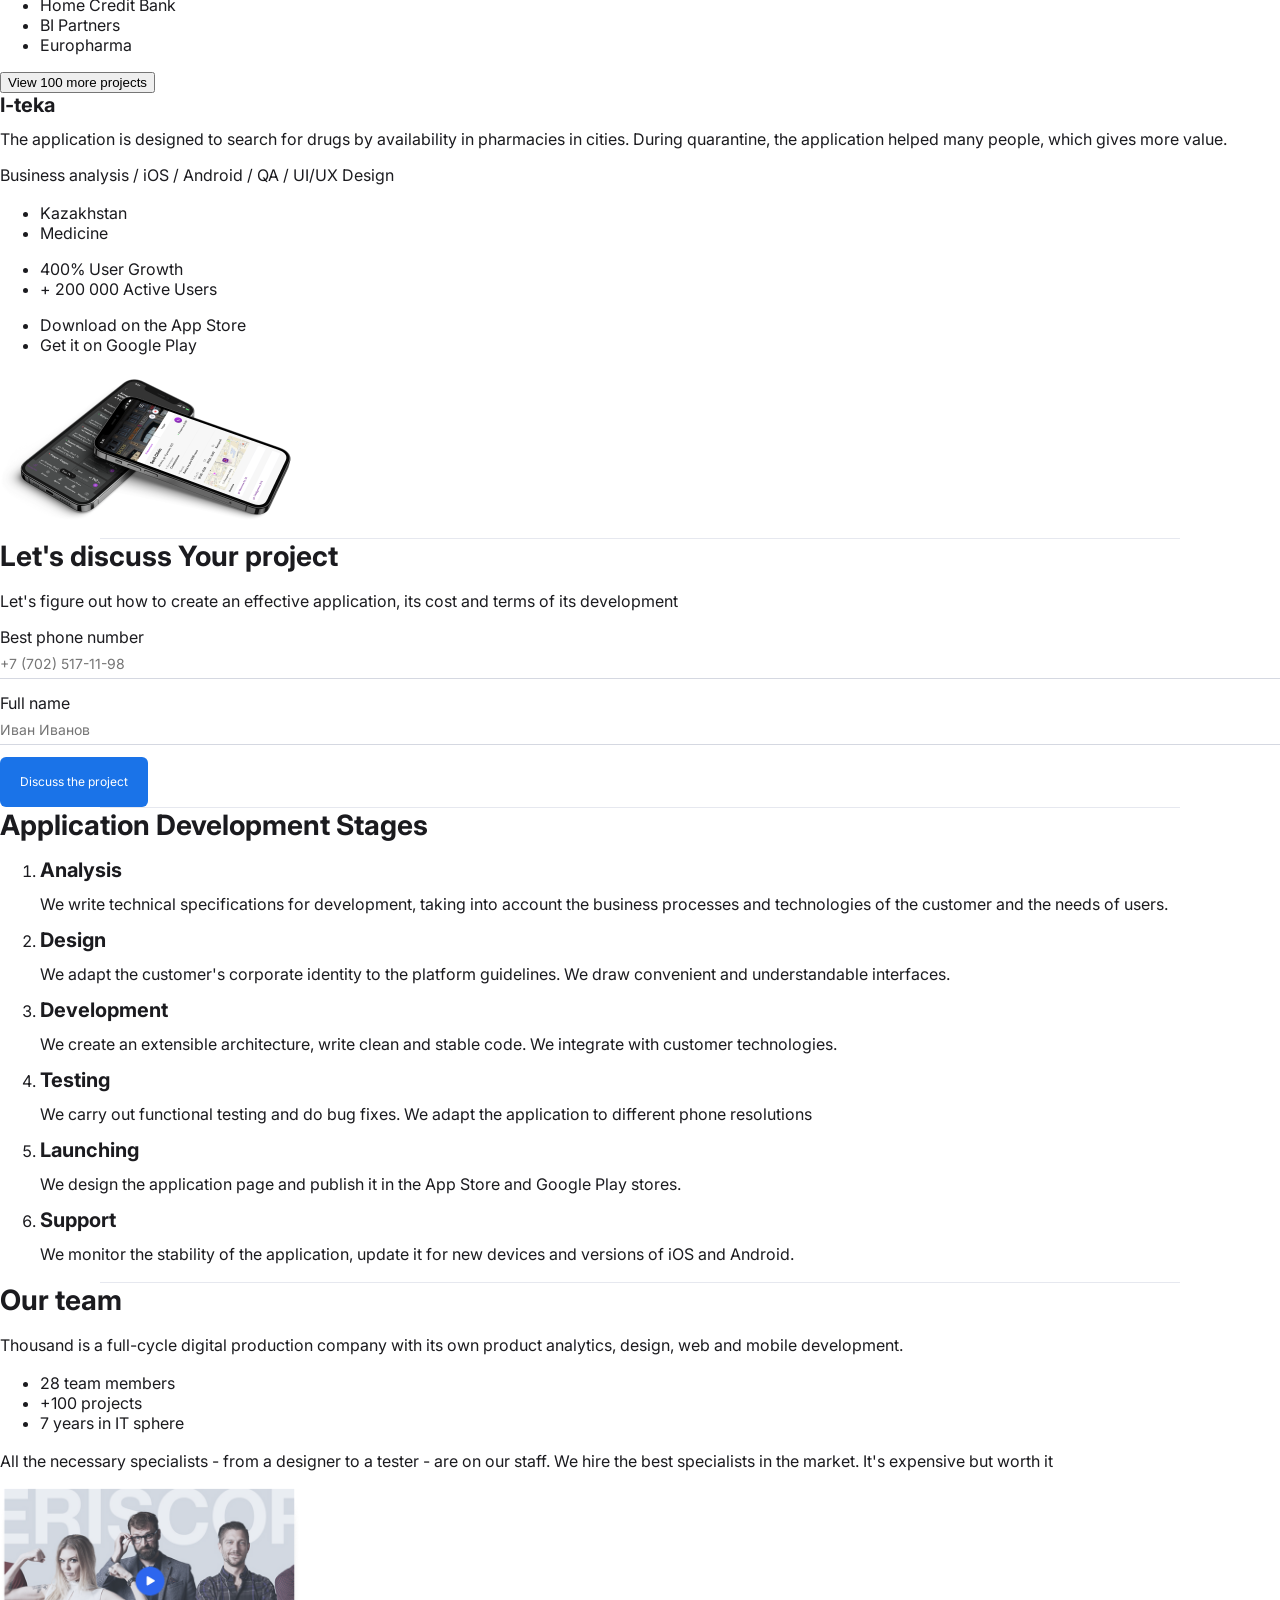
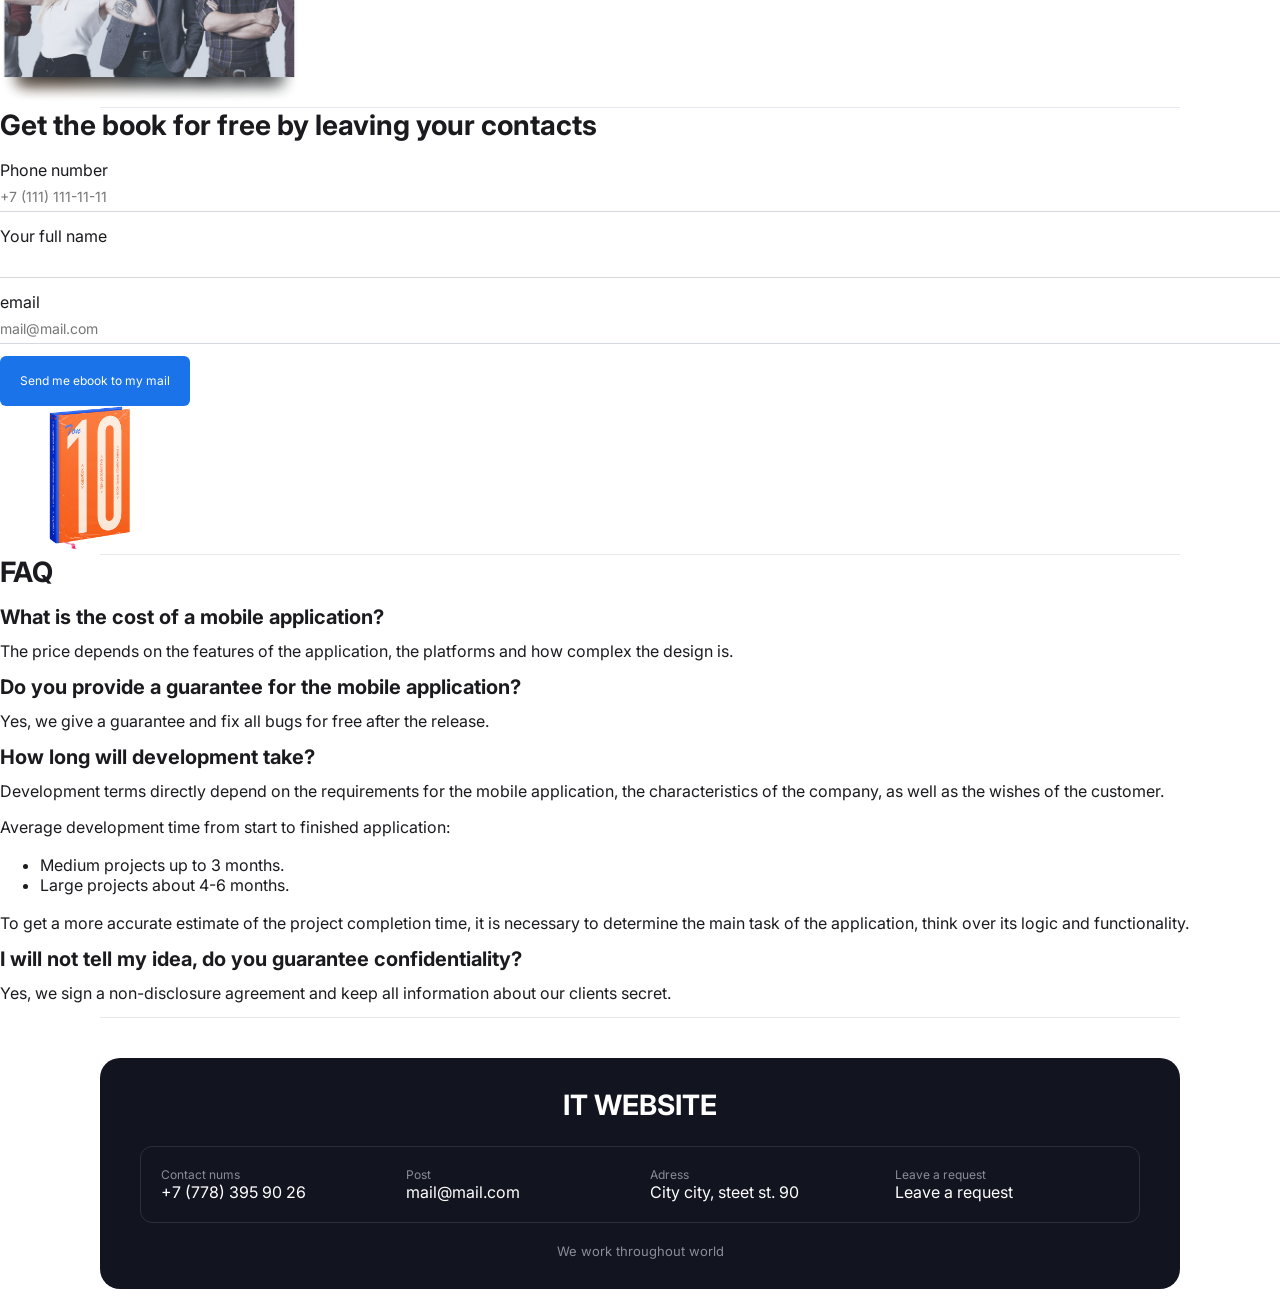
==== commit f98316d4: "lesson4: чутка поменяла" ====
--- a/index.html
+++ b/index.html
@@ -12,7 +12,7 @@
  
 <body>
     <header class="header">
-        <a class="logo" href="index.html">THOUSAND</a>
+        <a class="logo" href="index.html">IT WEBSITE</a>
  
         <nav class="menu">
             <ul class="menu-list">
@@ -27,7 +27,7 @@
         <address class="header-contacts">
             <p><a href="tel:+77072548147">+7 (707) 254 81 47</a></p>
             <p><a href="tel:+77783959026">+7 (778) 395 90 26</a></p>
-            <p><a href="mailto:thousanditcompany@gmail.com">thousanditcompany@gmail.com</a></p>
+            <p><a href="mailto:thousanditcompany@gmail.com">itcompany@mail.com</a></p>
         </address>
     </header>
  
--- a/src/assets/styles/style.css
+++ b/src/assets/styles/style.css
@@ -8,7 +8,6 @@
     color: #1b1b1f;
     background-color: #ffffff;
  
-    /* чтобы footer был прижат к низу страницы */
     min-height: 100vh;
     display: flex;
     flex-direction: column;
@@ -28,7 +27,6 @@
     margin: 0 100px;
 }
  
-/* линию сразу под шапкой прячем, она не нужна */
 .header + hr {
     display: none;
 }
@@ -59,10 +57,8 @@
     color: #1a73e8;
 }
  
-/* ===================== HEADER ===================== */
  
 .header {
-    /* закрепляем шапку сверху */
     position: fixed;
     top: 20px;
     left: 100px;
@@ -109,7 +105,7 @@
 .header-contacts {
     display: flex;
     gap: 20px;
-    margin-left: auto; /* прижимаем контакты вправо */
+    margin-left: auto; 
     font-style: normal;
 }
  
@@ -123,26 +119,25 @@
     text-decoration: none;
 }
  
-/* ===================== ПЕРВЫЙ ЭКРАН ===================== */
  
 .main-screen {
     display: grid;
     grid-template-columns: 590px 1fr;
-    grid-template-rows: auto 1fr; /* текст по высоте содержимого, форма забирает остальное */
+    grid-template-rows: auto 1fr;
     grid-template-areas:
         "text  image"
         "form  image";
     column-gap: 40px;
     align-items: start;
  
-    padding: 100px 0 60px 100px;
+    padding: 0px 0 60px 100px;
     background-color: #f2f4f8;
     overflow: hidden;
 }
  
 .main-screen-text {
     grid-area: text;
-    padding-top: 0px;
+    padding-top: 160px;
 }
  
 .main-screen-text .heading-1 {
@@ -163,7 +158,6 @@
     justify-self: end;
 }
  
-/* форма обратного звонка */
 .call-form {
     grid-area: form;
     align-self: start;
@@ -227,8 +221,7 @@
     background-color: #155ec2;
 }
  
-/* ===================== FOOTER ===================== */
- 
+
 .footer {
     margin: 40px 100px 20px;
     padding: 30px 40px;
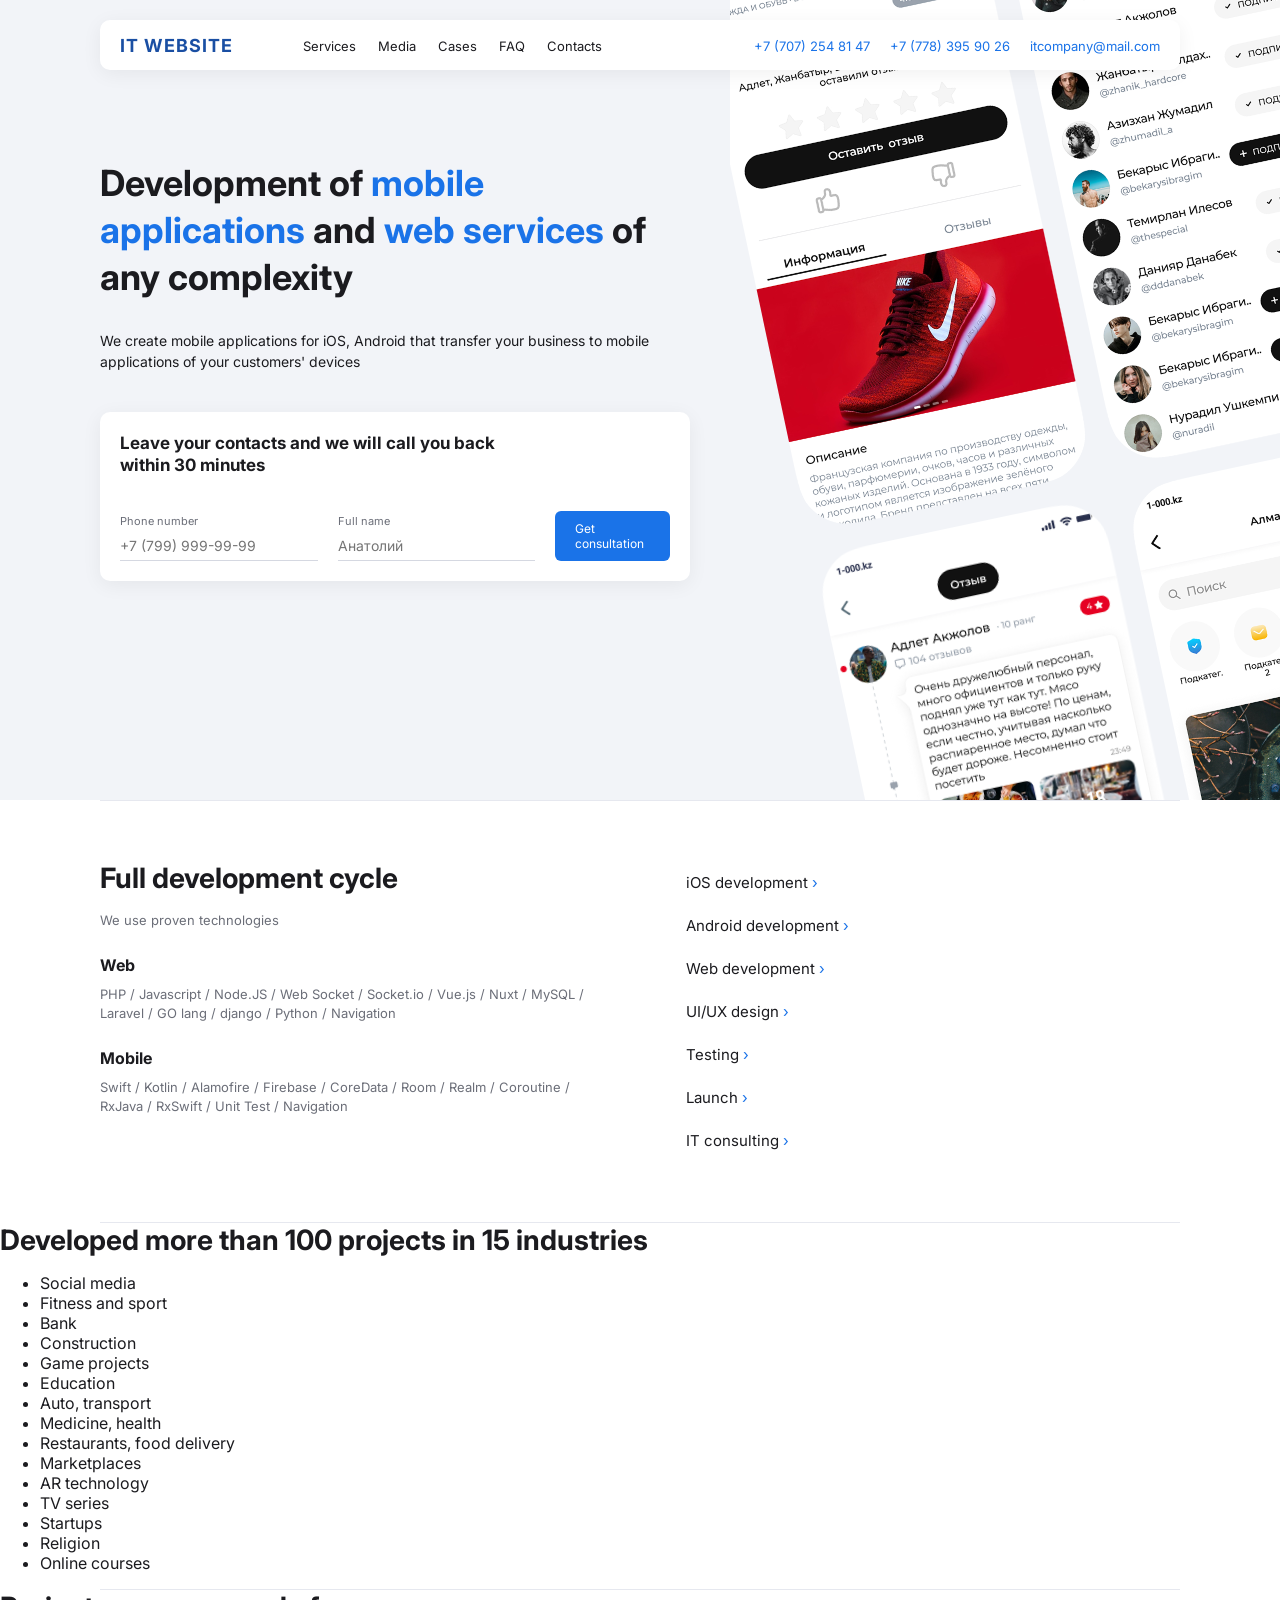
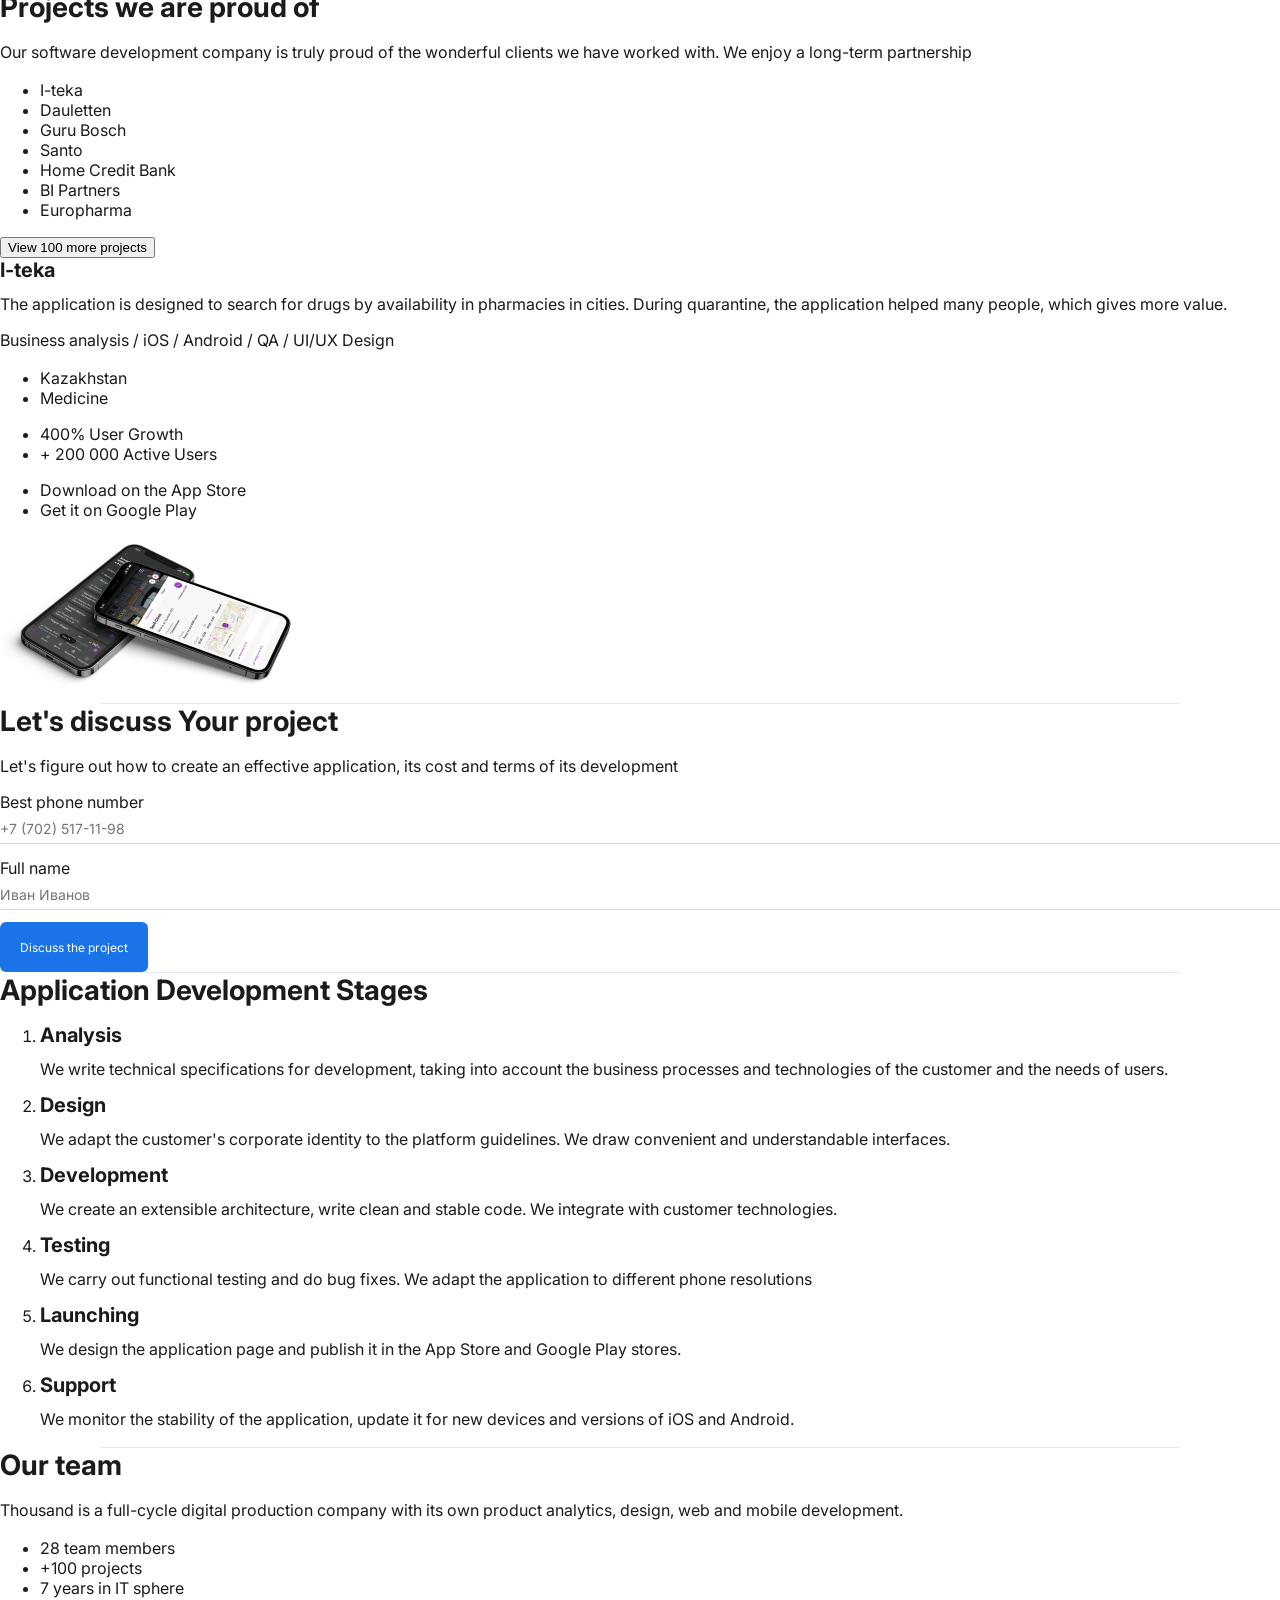
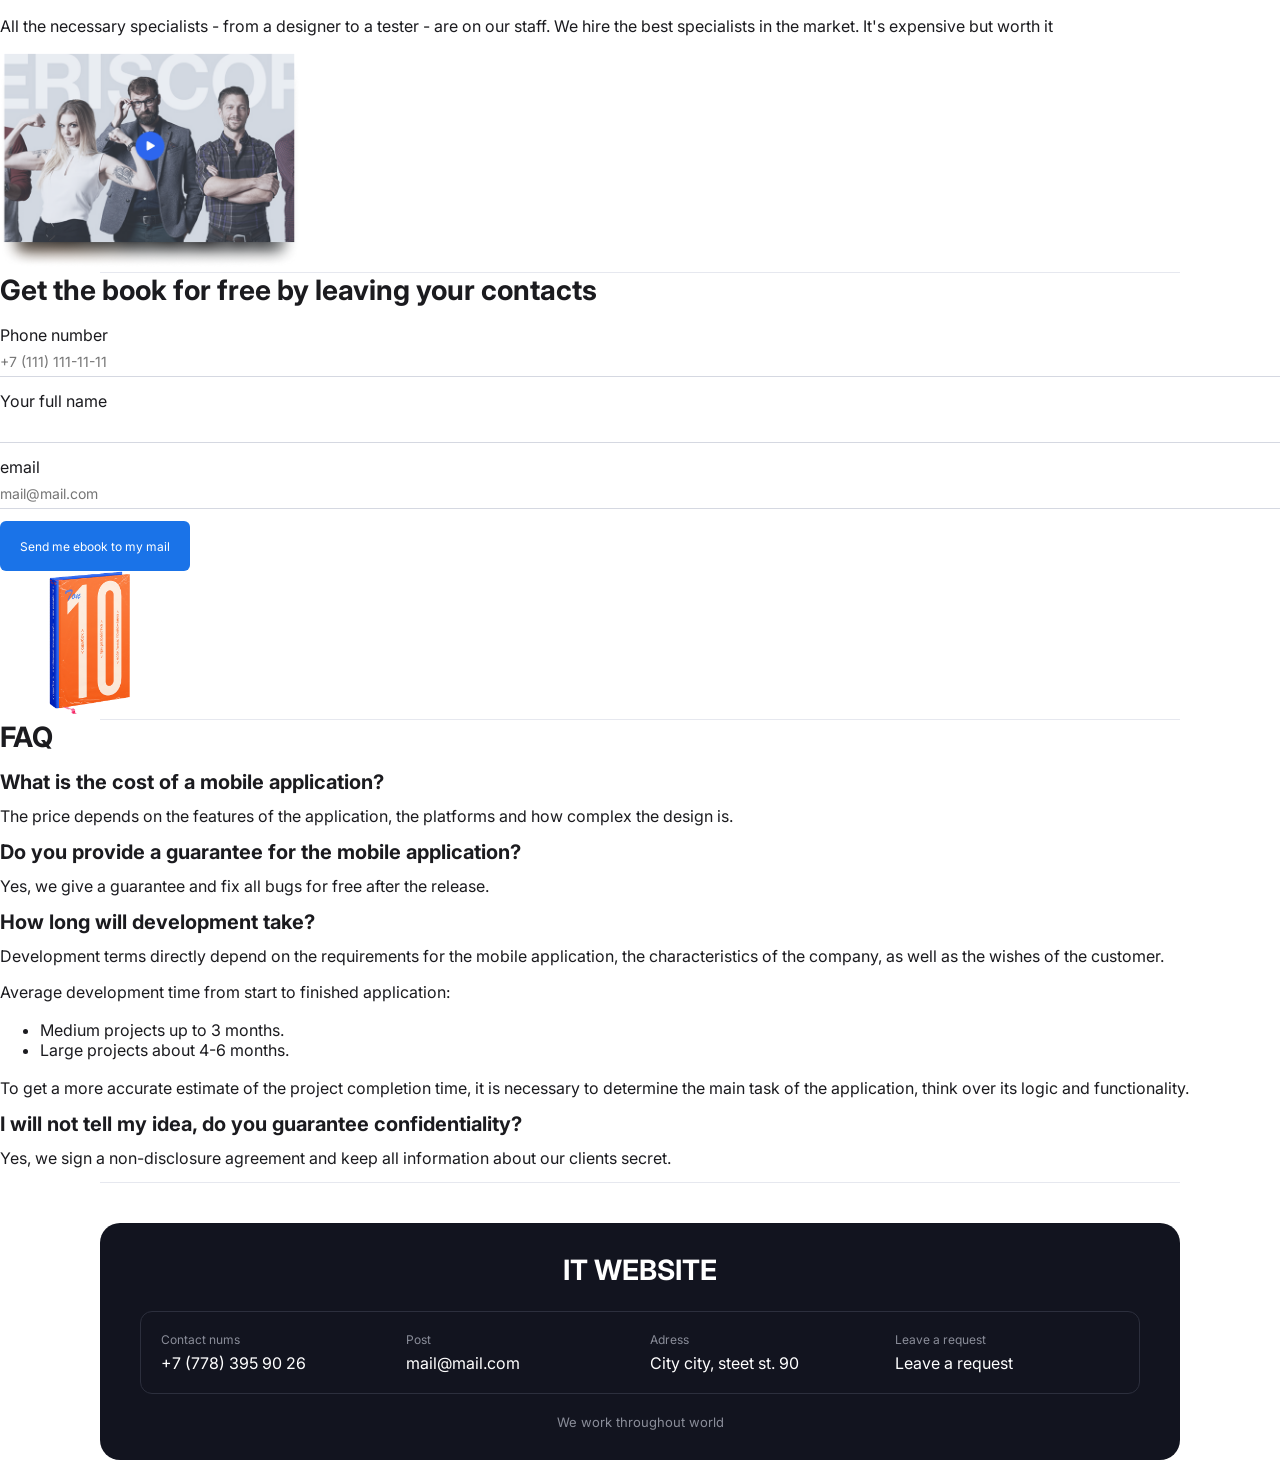
==== commit 2a52741b: "lesson6: перенос CSS на SCSS, анимация картинок первого экрана" ====
--- a/index.html
+++ b/index.html
@@ -1,17 +1,28 @@
 <!DOCTYPE html>
+ 
 <html lang="en">
  
 <head>
     <meta charset="UTF-8">
     <meta name="viewport" content="width=device-width, initial-scale=1.0">
     <title>IT Website</title>
+ 
     <link rel="preconnect" href="https://fonts.googleapis.com">
     <link href="https://fonts.googleapis.com/css2?family=Inter:wght@400;500;700&display=swap" rel="stylesheet">
+ 
     <link rel="stylesheet" href="src/assets/styles/style.css">
 </head>
  
 <body>
+ 
     <header class="header">
+ 
+        <button class="burger" type="button" aria-label="Открыть меню">
+            <span></span>
+            <span></span>
+            <span></span>
+        </button>
+ 
         <a class="logo" href="index.html">IT WEBSITE</a>
  
         <nav class="menu">
@@ -27,14 +38,16 @@
         <address class="header-contacts">
             <p><a href="tel:+77072548147">+7 (707) 254 81 47</a></p>
             <p><a href="tel:+77783959026">+7 (778) 395 90 26</a></p>
-            <p><a href="mailto:thousanditcompany@gmail.com">itcompany@mail.com</a></p>
+            <p><a href="mailto:itcompany@mail.com">itcompany@mail.com</a></p>
         </address>
     </header>
  
     <hr>
  
     <main>
+ 
         <section class="main-screen">
+ 
             <div class="main-screen-text">
                 <h1 class="heading-1">Development of <span class="accent">mobile applications</span> and <span
                         class="accent">web services</span> of any complexity</h1>
@@ -58,12 +71,32 @@
                 <button class="submit-button" type="submit">Get consultation</button>
             </form>
  
-            <img src="images/applications.png" alt="Mobile applications" width="300">
+            <div class="main-screen-images" aria-hidden="true">
+                <div class="images-inner">
+                    <div class="images-column column-up">
+                        <img src="images/phone-nike.png" alt="">
+                        <img src="images/phone-review.png" alt="">
+                        <img src="images/phone-chat.png" alt="">
+                        <img src="images/phone-nike.png" alt="">
+                        <img src="images/phone-review.png" alt="">
+                        <img src="images/phone-chat.png" alt="">
+                    </div>
+                    <div class="images-column column-down">
+                        <img src="images/phone-new-chat.png" alt="">
+                        <img src="images/phone-almaty.png" alt="">
+                        <img src="images/phone-settings.png" alt="">
+                        <img src="images/phone-new-chat.png" alt="">
+                        <img src="images/phone-almaty.png" alt="">
+                        <img src="images/phone-settings.png" alt="">
+                    </div>
+                </div>
+            </div>
         </section>
  
         <hr>
  
         <section class="services" id="services">
+ 
             <div class="services-text">
                 <h2 class="heading-2">Full development cycle</h2>
                 <p class="text">We use proven technologies</p>
--- a/src/assets/styles/style.css
+++ b/src/assets/styles/style.css
@@ -1,273 +1,605 @@
+@charset "UTF-8";
 * {
-    box-sizing: border-box;
-}
- 
+  box-sizing: border-box;
+}
+
 body {
-    margin: 0;
-    font-family: 'Inter', Arial, sans-serif;
-    color: #1b1b1f;
-    background-color: #ffffff;
- 
-    min-height: 100vh;
+  margin: 0;
+  font-family: "Inter", Arial, sans-serif;
+  color: #1b1b1f;
+  background-color: #ffffff;
+  min-height: 100vh;
+  display: flex;
+  flex-direction: column;
+}
+
+main {
+  flex: 1;
+}
+
+a {
+  color: inherit;
+}
+
+hr {
+  border: none;
+  border-top: 1px solid #e6e8ef;
+  margin: 0 100px;
+}
+@media (max-width: 1200px) {
+  hr {
+    margin: 0 20px;
+  }
+}
+@media (max-width: 480px) {
+  hr {
+    margin: 0 10px;
+  }
+}
+
+.heading-1 {
+  font-size: 36px;
+  line-height: 1.3;
+  margin: 0 0 20px;
+}
+
+.heading-2 {
+  font-size: 28px;
+  margin: 0 0 16px;
+}
+@media (max-width: 480px) {
+  .heading-2 {
+    font-size: 22px;
+  }
+}
+
+.heading-3 {
+  font-size: 20px;
+  margin: 0 0 10px;
+}
+
+.text {
+  font-size: 16px;
+  line-height: 1.5;
+  margin: 0 0 12px;
+}
+
+.accent {
+  color: #1a73e8;
+}
+
+.header {
+  background-color: #ffffff;
+  border-radius: 10px;
+  box-shadow: 0 4px 20px rgba(0, 0, 0, 0.06);
+  position: fixed;
+  top: 20px;
+  left: 100px;
+  right: 100px;
+  z-index: 100;
+  display: flex;
+  align-items: center;
+  gap: 70px;
+  height: 50px;
+  padding: 0 20px;
+}
+@media (max-width: 1200px) {
+  .header {
+    top: 8px;
+    left: 0;
+    right: 0;
+    height: 70px;
+    justify-content: center;
+    padding: 0 20px;
+    border-radius: 0;
+  }
+}
+@media (max-width: 480px) {
+  .header {
+    top: 10px;
+    left: 10px;
+    right: 10px;
+    height: 56px;
+    padding: 0 15px;
+    border-radius: 10px;
+  }
+}
+.header + hr {
+  display: none;
+}
+
+.logo {
+  font-size: 18px;
+  font-weight: 700;
+  letter-spacing: 1px;
+  color: #1a4fa3;
+  text-decoration: none;
+}
+
+.burger {
+  display: none;
+  flex-direction: column;
+  gap: 5px;
+  padding: 0;
+  border: none;
+  background: none;
+  cursor: pointer;
+}
+@media (max-width: 1200px) {
+  .burger {
     display: flex;
-    flex-direction: column;
-}
- 
-main {
-    flex: 1;
-}
- 
-a {
-    color: inherit;
-}
- 
-hr {
-    border: none;
-    border-top: 1px solid #e6e8ef;
-    margin: 0 100px;
-}
- 
-.header + hr {
+    position: absolute;
+    left: 20px;
+  }
+}
+@media (max-width: 480px) {
+  .burger {
+    left: 15px;
+  }
+}
+.burger span {
+  display: block;
+  width: 28px;
+  height: 3px;
+  border-radius: 2px;
+  background-color: #1a73e8;
+}
+
+@media (max-width: 1200px) {
+  .menu {
     display: none;
-}
- 
-.heading-1 {
-    font-size: 36px;
-    line-height: 1.3;
-    margin: 0 0 20px;
-}
- 
-.heading-2 {
+  }
+}
+
+.menu-list {
+  margin: 0;
+  padding: 0;
+  list-style: none;
+  display: flex;
+  gap: 22px;
+}
+.menu-list a {
+  font-size: 13px;
+  text-decoration: none;
+  color: #1b1b1f;
+}
+.menu-list a:hover {
+  color: #1a73e8;
+}
+
+.header-contacts {
+  display: flex;
+  gap: 20px;
+  margin-left: auto;
+  font-style: normal;
+}
+@media (max-width: 1200px) {
+  .header-contacts {
+    position: absolute;
+    right: 20px;
+  }
+  .header-contacts p:not(:last-child) {
+    display: none;
+  }
+}
+@media (max-width: 767px) {
+  .header-contacts {
+    display: none;
+  }
+}
+.header-contacts p {
+  margin: 0;
+}
+.header-contacts a {
+  font-size: 13px;
+  color: #1a73e8;
+  text-decoration: none;
+}
+
+.main-screen {
+  display: grid;
+  grid-template-columns: 590px 1fr;
+  grid-template-rows: auto 1fr;
+  grid-template-areas: "text  image" "form  image";
+  -moz-column-gap: 40px;
+       column-gap: 40px;
+  align-items: start;
+  padding: 0 0 0 100px;
+  background-color: #f2f4f8;
+  overflow: hidden;
+}
+@media (max-width: 1200px) {
+  .main-screen {
+    grid-template-columns: 1fr 1fr;
+    -moz-column-gap: 20px;
+         column-gap: 20px;
+    padding: 0 0 40px 20px;
+  }
+}
+@media (max-width: 767px) {
+  .main-screen {
+    grid-template-columns: 1fr;
+    grid-template-rows: auto;
+    grid-template-areas: "text" "image" "form";
+    padding: 0 20px 40px;
+  }
+}
+@media (max-width: 480px) {
+  .main-screen {
+    padding: 0 15px 30px;
+  }
+}
+
+.main-screen-text {
+  grid-area: text;
+  padding-top: 160px;
+}
+@media (max-width: 1200px) {
+  .main-screen-text {
+    padding-top: 110px;
+  }
+}
+@media (max-width: 480px) {
+  .main-screen-text {
+    padding-top: 95px;
+  }
+}
+.main-screen-text .heading-1 {
+  font-size: 36px;
+  margin-bottom: 30px;
+}
+@media (max-width: 1200px) {
+  .main-screen-text .heading-1 {
+    font-size: 32px;
+    line-height: 1.35;
+    margin-bottom: 20px;
+  }
+}
+@media (max-width: 767px) {
+  .main-screen-text .heading-1 {
     font-size: 28px;
-    margin: 0 0 16px;
-}
- 
-.heading-3 {
+  }
+}
+@media (max-width: 480px) {
+  .main-screen-text .heading-1 {
+    font-size: 23px;
+  }
+}
+.main-screen-text .text {
+  font-size: 14px;
+  margin-bottom: 40px;
+}
+@media (max-width: 1200px) {
+  .main-screen-text .text {
+    font-size: 16px;
+    margin-bottom: 30px;
+  }
+}
+@media (max-width: 767px) {
+  .main-screen-text .text {
+    font-size: 15px;
+    margin-bottom: 10px;
+  }
+}
+@media (max-width: 480px) {
+  .main-screen-text .text {
+    font-size: 13px;
+  }
+}
+
+.main-screen-images {
+  grid-area: image;
+  align-self: stretch;
+  position: relative;
+  min-height: 800px;
+  overflow: hidden;
+}
+@media (max-width: 767px) {
+  .main-screen-images {
+    min-height: 0;
+    height: 620px;
+  }
+}
+@media (max-width: 480px) {
+  .main-screen-images {
+    height: 500px;
+  }
+}
+
+.images-inner {
+  position: absolute;
+  top: -150px;
+  left: -60px;
+  right: 0;
+  display: flex;
+  gap: 24px;
+  align-items: flex-start;
+  transform: rotate(-12deg);
+  transform-origin: top center;
+}
+@media (max-width: 480px) {
+  .images-inner {
+    gap: 14px;
+  }
+}
+
+.images-column {
+  flex: 1;
+}
+.images-column img {
+  display: block;
+  width: 100%;
+  margin-bottom: 24px;
+}
+@media (max-width: 480px) {
+  .images-column img {
+    margin-bottom: 14px;
+  }
+}
+
+.column-up {
+  animation: move-up 40s linear infinite;
+}
+
+.column-down {
+  animation: move-down 40s linear infinite;
+}
+
+@keyframes move-up {
+  from {
+    transform: translateY(0);
+  }
+  to {
+    transform: translateY(-50%);
+  }
+}
+@keyframes move-down {
+  from {
+    transform: translateY(-50%);
+  }
+  to {
+    transform: translateY(0);
+  }
+}
+.call-form {
+  background-color: #ffffff;
+  border-radius: 10px;
+  box-shadow: 0 4px 20px rgba(0, 0, 0, 0.06);
+  grid-area: form;
+  align-self: start;
+  display: grid;
+  grid-template-columns: 1fr 1fr 115px;
+  gap: 20px;
+  align-items: end;
+  padding: 20px;
+}
+@media (max-width: 1200px) {
+  .call-form {
+    grid-template-columns: 1fr;
+    width: 80%;
+    justify-self: start;
+    gap: 36px;
+    padding: 44px 32px;
+    box-shadow: 0 10px 40px rgba(0, 0, 0, 0.12);
+  }
+}
+@media (max-width: 767px) {
+  .call-form {
+    margin-top: -240px;
+    width: 85%;
+    justify-self: center;
+    gap: 24px;
+    position: relative;
+    z-index: 1;
+    padding: 30px 40px;
+  }
+}
+@media (max-width: 480px) {
+  .call-form {
+    margin-top: -190px;
+    width: 90%;
+    padding: 25px 20px;
+  }
+}
+.call-form .heading-2 {
+  grid-column: 1/-1;
+  max-width: 420px;
+  font-size: 17px;
+  line-height: 1.3;
+  margin: 0 0 10px;
+}
+@media (max-width: 1200px) {
+  .call-form .heading-2 {
     font-size: 20px;
-    margin: 0 0 10px;
-}
- 
-.text {
+    line-height: 1.5;
+    margin-bottom: 4px;
+  }
+}
+@media (max-width: 480px) {
+  .call-form .heading-2 {
     font-size: 16px;
-    line-height: 1.5;
-    margin: 0 0 12px;
-}
- 
-.accent {
-    color: #1a73e8;
-}
- 
- 
-.header {
-    position: fixed;
-    top: 20px;
-    left: 100px;
-    right: 100px;
-    z-index: 100;
- 
-    display: flex;
-    align-items: center;
-    gap: 70px;
-    height: 50px;
-    padding: 0 20px;
- 
-    background-color: #ffffff;
-    border-radius: 10px;
-    box-shadow: 0 4px 20px rgba(0, 0, 0, 0.06);
-}
- 
-.logo {
-    font-size: 18px;
-    font-weight: 700;
-    letter-spacing: 1px;
-    color: #1a4fa3;
-    text-decoration: none;
-}
- 
-.menu-list {
-    display: flex;
-    gap: 22px;
-    margin: 0;
-    padding: 0;
-    list-style: none;
-}
- 
-.menu-list a {
-    font-size: 13px;
-    text-decoration: none;
-    color: #1b1b1f;
-}
- 
-.menu-list a:hover {
-    color: #1a73e8;
-}
- 
-.header-contacts {
-    display: flex;
+  }
+}
+.call-form .text {
+  margin: 0;
+}
+.call-form label {
+  font-size: 11px;
+  color: #6b6e78;
+}
+@media (max-width: 1200px) {
+  .call-form label {
+    font-size: 14px;
+  }
+}
+
+.form-input {
+  width: 100%;
+  padding: 6px 0;
+  border: none;
+  border-bottom: 1px solid #d5d8e1;
+  font-family: inherit;
+  font-size: 14px;
+  outline: none;
+}
+@media (max-width: 1200px) {
+  .form-input {
+    padding: 10px 0;
+    font-size: 16px;
+  }
+}
+.form-input:focus {
+  border-bottom-color: #1a73e8;
+}
+
+.submit-button {
+  height: 50px;
+  padding: 0 20px;
+  border: none;
+  border-radius: 6px;
+  background-color: #1a73e8;
+  color: #ffffff;
+  font-family: inherit;
+  font-size: 12px;
+  text-align: left;
+  cursor: pointer;
+}
+@media (max-width: 1200px) {
+  .submit-button {
+    justify-self: start;
+    height: 52px;
+    padding: 0 32px;
+    font-size: 15px;
+    text-align: center;
+  }
+}
+.submit-button:hover {
+  background-color: #155ec2;
+}
+
+.services {
+  display: grid;
+  grid-template-columns: 1fr 1fr;
+  gap: 60px;
+  align-items: start;
+  padding: 60px 100px;
+}
+@media (max-width: 1200px) {
+  .services {
+    gap: 40px;
+    padding: 60px 20px;
+  }
+}
+@media (max-width: 767px) {
+  .services {
+    grid-template-columns: 1fr;
     gap: 20px;
-    margin-left: auto; 
-    font-style: normal;
-}
- 
-.header-contacts p {
-    margin: 0;
-}
- 
-.header-contacts a {
-    font-size: 13px;
-    color: #1a73e8;
-    text-decoration: none;
-}
- 
- 
-.main-screen {
-    display: grid;
-    grid-template-columns: 590px 1fr;
-    grid-template-rows: auto 1fr;
-    grid-template-areas:
-        "text  image"
-        "form  image";
-    column-gap: 40px;
-    align-items: start;
- 
-    padding: 0px 0 60px 100px;
-    background-color: #f2f4f8;
-    overflow: hidden;
-}
- 
-.main-screen-text {
-    grid-area: text;
-    padding-top: 160px;
-}
- 
-.main-screen-text .heading-1 {
-    font-size: 36px;
-    margin-bottom: 30px;
-}
- 
-.main-screen-text .text {
-    font-size: 14px;
-    margin-bottom: 40px;
-}
- 
-.main-screen img {
-    grid-area: image;
-    width: 100%;
-    max-width: 640px;
-    height: auto;
-    justify-self: end;
-}
- 
-.call-form {
-    grid-area: form;
-    align-self: start;
- 
-    display: grid;
-    grid-template-columns: 1fr 1fr 115px;
-    gap: 20px;
-    align-items: end;
- 
-    padding: 20px;
-    background-color: #ffffff;
-    border-radius: 10px;
-    box-shadow: 0 4px 20px rgba(0, 0, 0, 0.06);
-}
- 
-.call-form .heading-2 {
-    grid-column: 1 / -1;
-    max-width: 420px;
-    font-size: 17px;
-    line-height: 1.3;
-    margin: 0 0 10px;
-}
- 
-.call-form .text {
-    margin: 0;
-}
- 
-.call-form label {
-    font-size: 11px;
-    color: #6b6e78;
-}
- 
-.form-input {
-    width: 100%;
-    padding: 6px 0;
-    border: none;
-    border-bottom: 1px solid #d5d8e1;
-    font-family: inherit;
-    font-size: 14px;
-    outline: none;
-}
- 
-.form-input:focus {
-    border-bottom-color: #1a73e8;
-}
- 
-.submit-button {
-    height: 50px;
-    padding: 0 20px;
-    border: none;
-    border-radius: 6px;
-    background-color: #1a73e8;
-    color: #ffffff;
-    font-family: inherit;
-    font-size: 12px;
-    text-align: left;
-    cursor: pointer;
-}
- 
-.submit-button:hover {
-    background-color: #155ec2;
-}
- 
+    padding: 40px 20px;
+  }
+}
+@media (max-width: 480px) {
+  .services {
+    padding: 30px 10px;
+  }
+}
+
+.services-text .text {
+  font-size: 13px;
+  color: #6b6e78;
+}
+.services-text .heading-3 {
+  margin-top: 24px;
+  font-size: 16px;
+}
+
+.services-list {
+  margin: 0;
+  padding: 0;
+  list-style: none;
+}
+.services-list li {
+  padding: 12px 16px;
+  font-size: 15px;
+  border-radius: 6px;
+  cursor: pointer;
+}
+.services-list li::after {
+  content: " ›";
+  color: #1a73e8;
+}
+.services-list li:hover {
+  background-color: #f2f4f8;
+  color: #1a73e8;
+}
 
 .footer {
-    margin: 40px 100px 20px;
-    padding: 30px 40px;
-    border-radius: 20px;
-    background-color: #12141f;
-    color: #ffffff;
-    text-align: center;
-}
- 
+  margin: 40px 100px 20px;
+  padding: 30px 40px;
+  border-radius: 20px;
+  background-color: #12141f;
+  color: #ffffff;
+  text-align: center;
+}
+@media (max-width: 1200px) {
+  .footer {
+    margin: 40px 20px 20px;
+  }
+}
+@media (max-width: 767px) {
+  .footer {
+    margin: 30px 20px 20px;
+  }
+}
+@media (max-width: 480px) {
+  .footer {
+    margin: 20px 10px 10px;
+    padding: 20px 15px;
+  }
+}
+
 .footer-title {
-    font-size: 28px;
-    margin: 0 0 24px;
-}
- 
+  font-size: 28px;
+  margin: 0 0 24px;
+}
+
 .footer-content {
-    display: grid;
-    grid-template-columns: repeat(4, 1fr);
-    gap: 20px;
-    padding: 20px;
-    border: 1px solid #2c2f3d;
-    border-radius: 12px;
-    text-align: left;
-}
- 
+  display: grid;
+  grid-template-columns: repeat(4, 1fr);
+  gap: 20px;
+  padding: 20px;
+  border: 1px solid #2c2f3d;
+  border-radius: 12px;
+  text-align: left;
+}
+@media (max-width: 767px) {
+  .footer-content {
+    grid-template-columns: repeat(2, 1fr);
+  }
+}
+@media (max-width: 480px) {
+  .footer-content {
+    grid-template-columns: 1fr;
+  }
+}
+
 .footer-item p {
-    margin: 0;
-}
- 
-.footer-label {
-    margin-bottom: 6px;
-    font-size: 12px;
-    color: #8a8d99;
-}
- 
+  margin: 0;
+}
+.footer-item .footer-label {
+  margin-bottom: 6px;
+  font-size: 12px;
+  color: #8a8d99;
+}
 .footer-item a {
-    text-decoration: none;
-    color: #ffffff;
-}
- 
+  text-decoration: none;
+  color: #ffffff;
+}
 .footer-item a:hover {
-    color: #6f8dff;
-}
- 
+  color: #6f8dff;
+}
+
 .footer-text {
-    margin: 20px 0 0;
-    font-size: 13px;
-    color: #8a8d99;
-}
- +  margin: 20px 0 0;
+  font-size: 13px;
+  color: #8a8d99;
+}/*# sourceMappingURL=style.css.map */
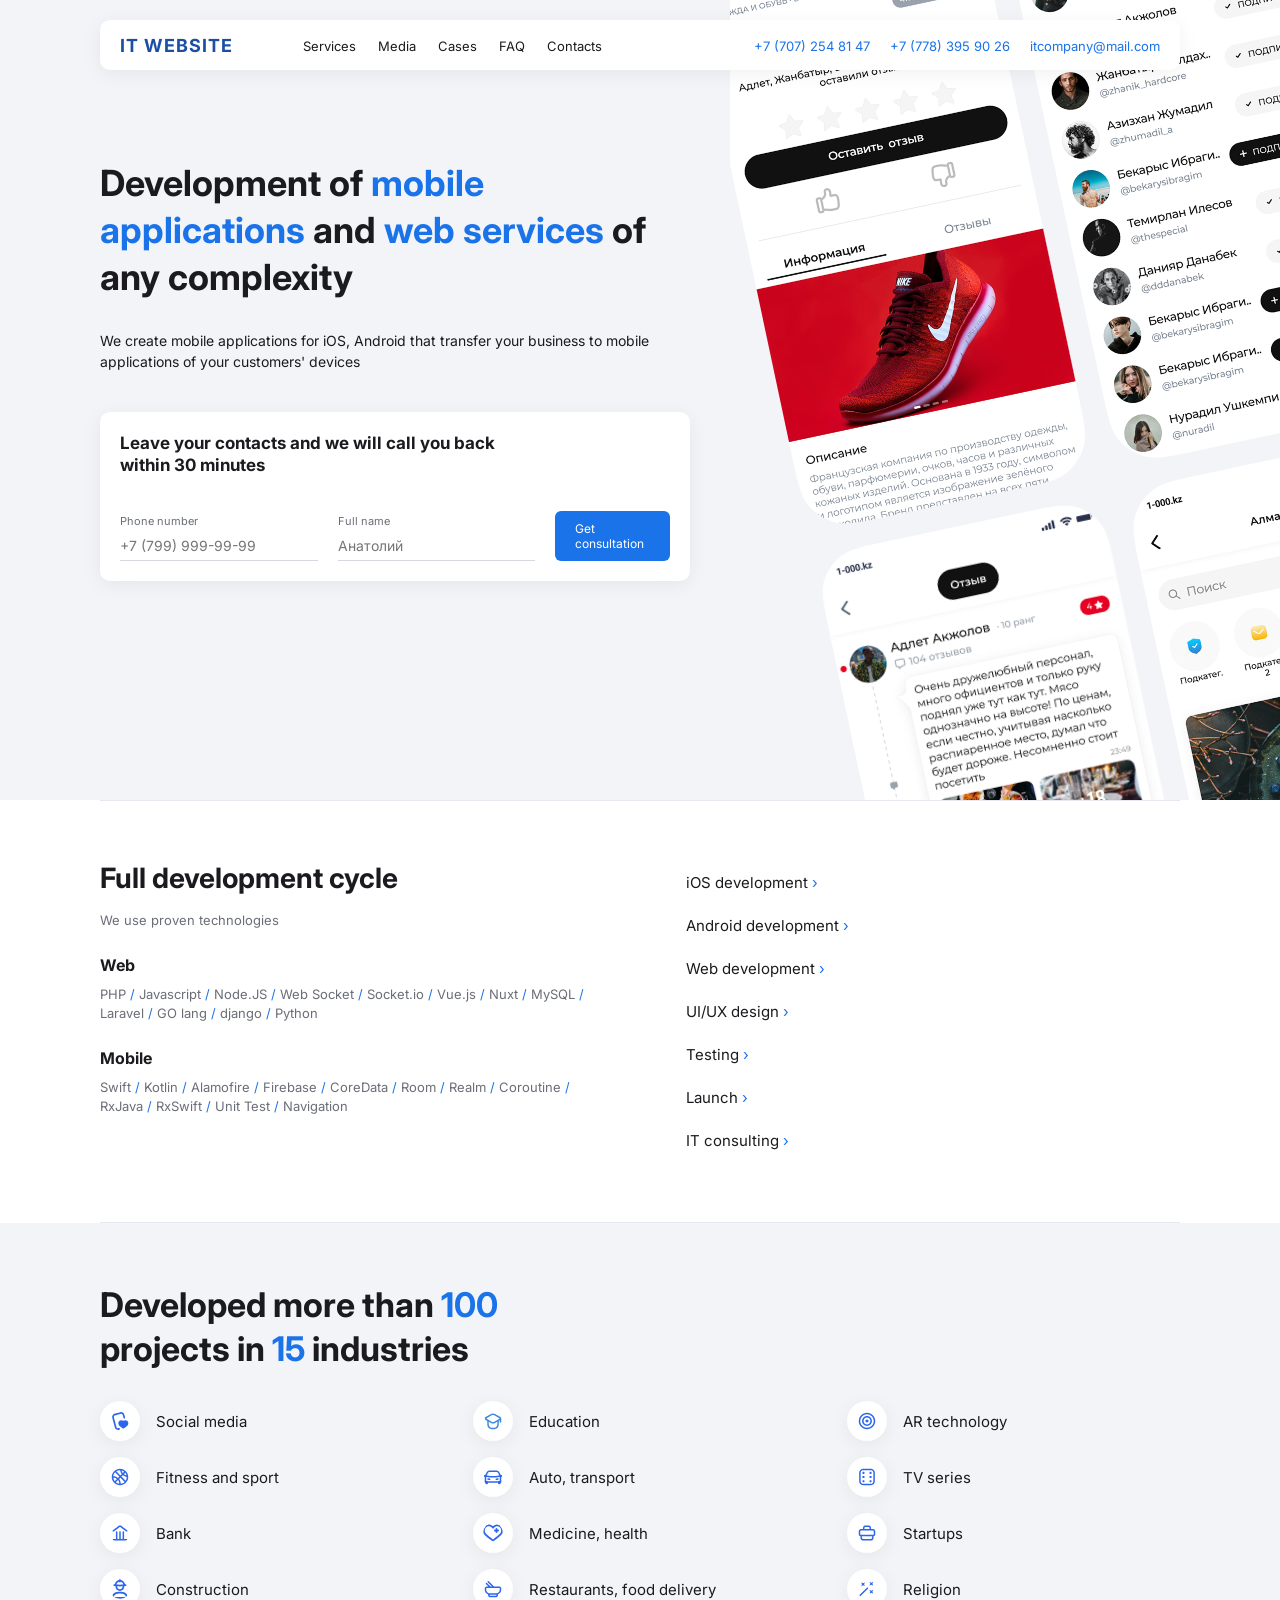
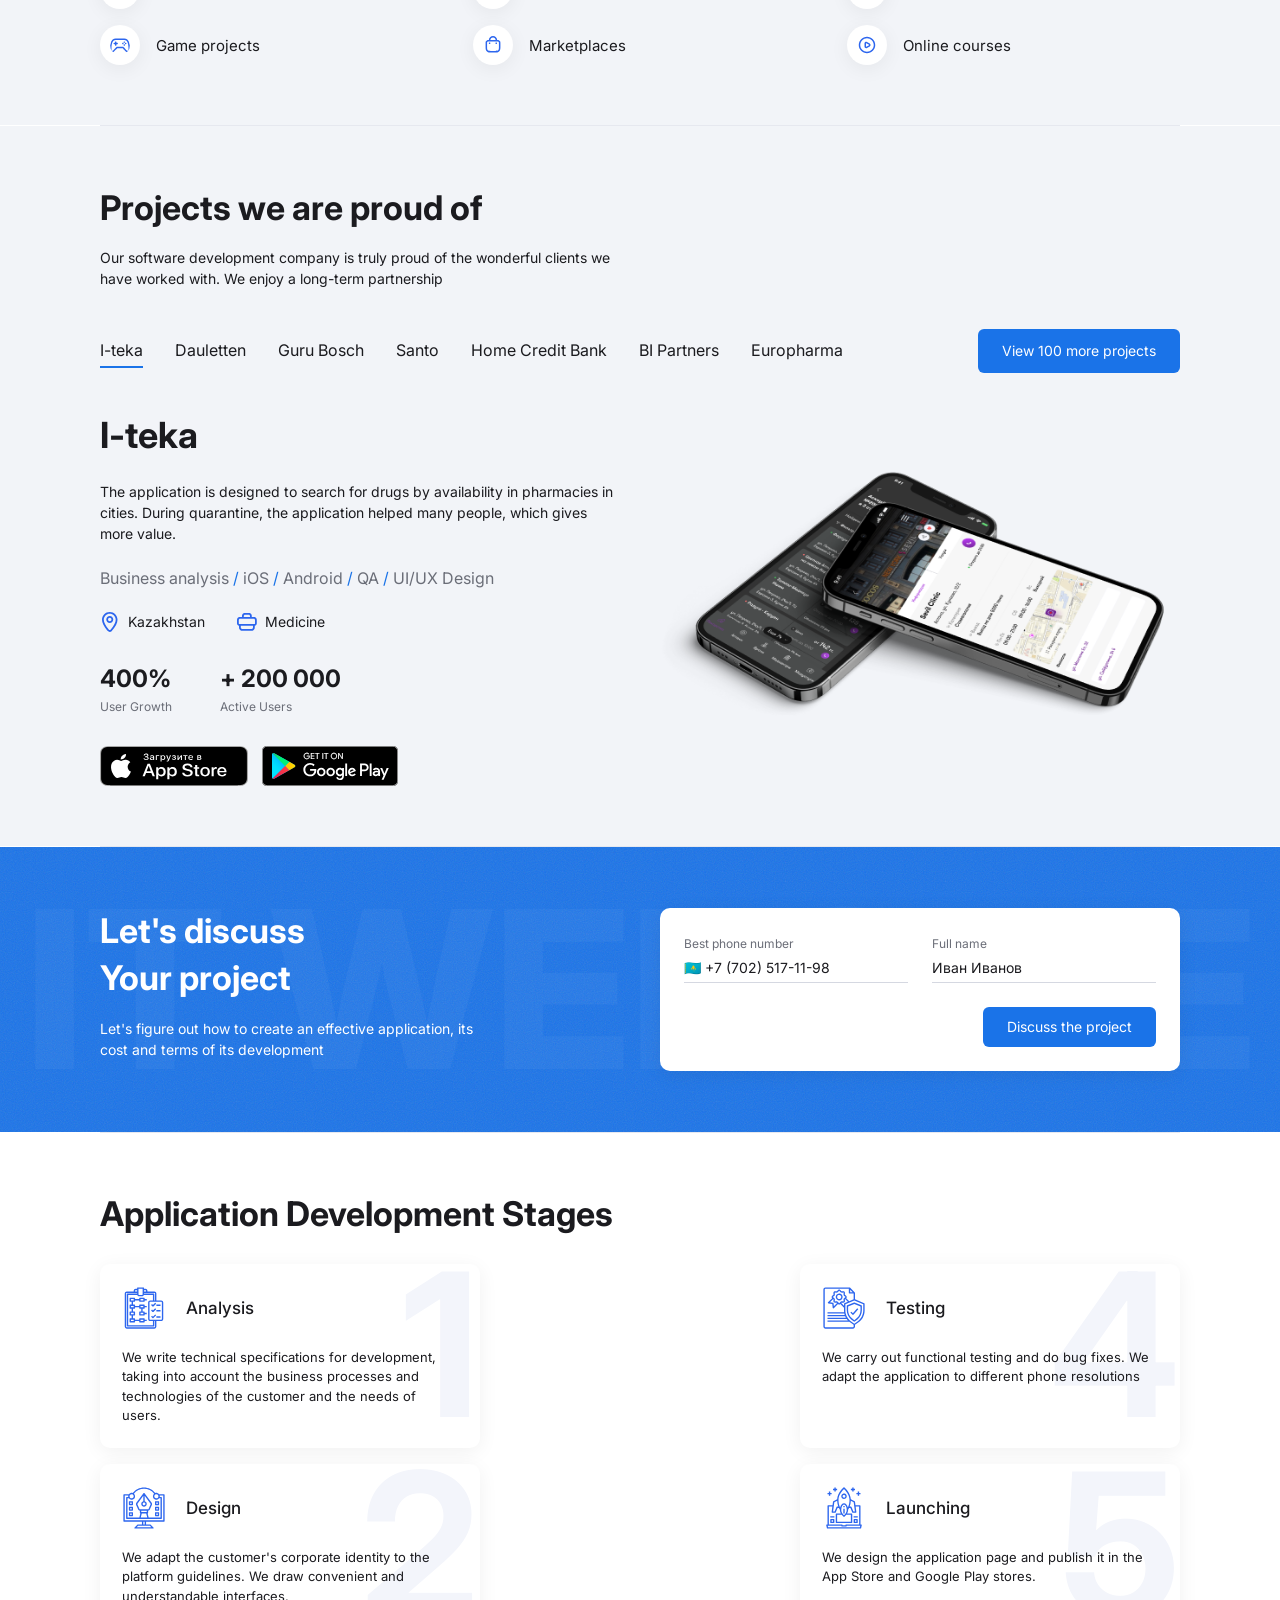
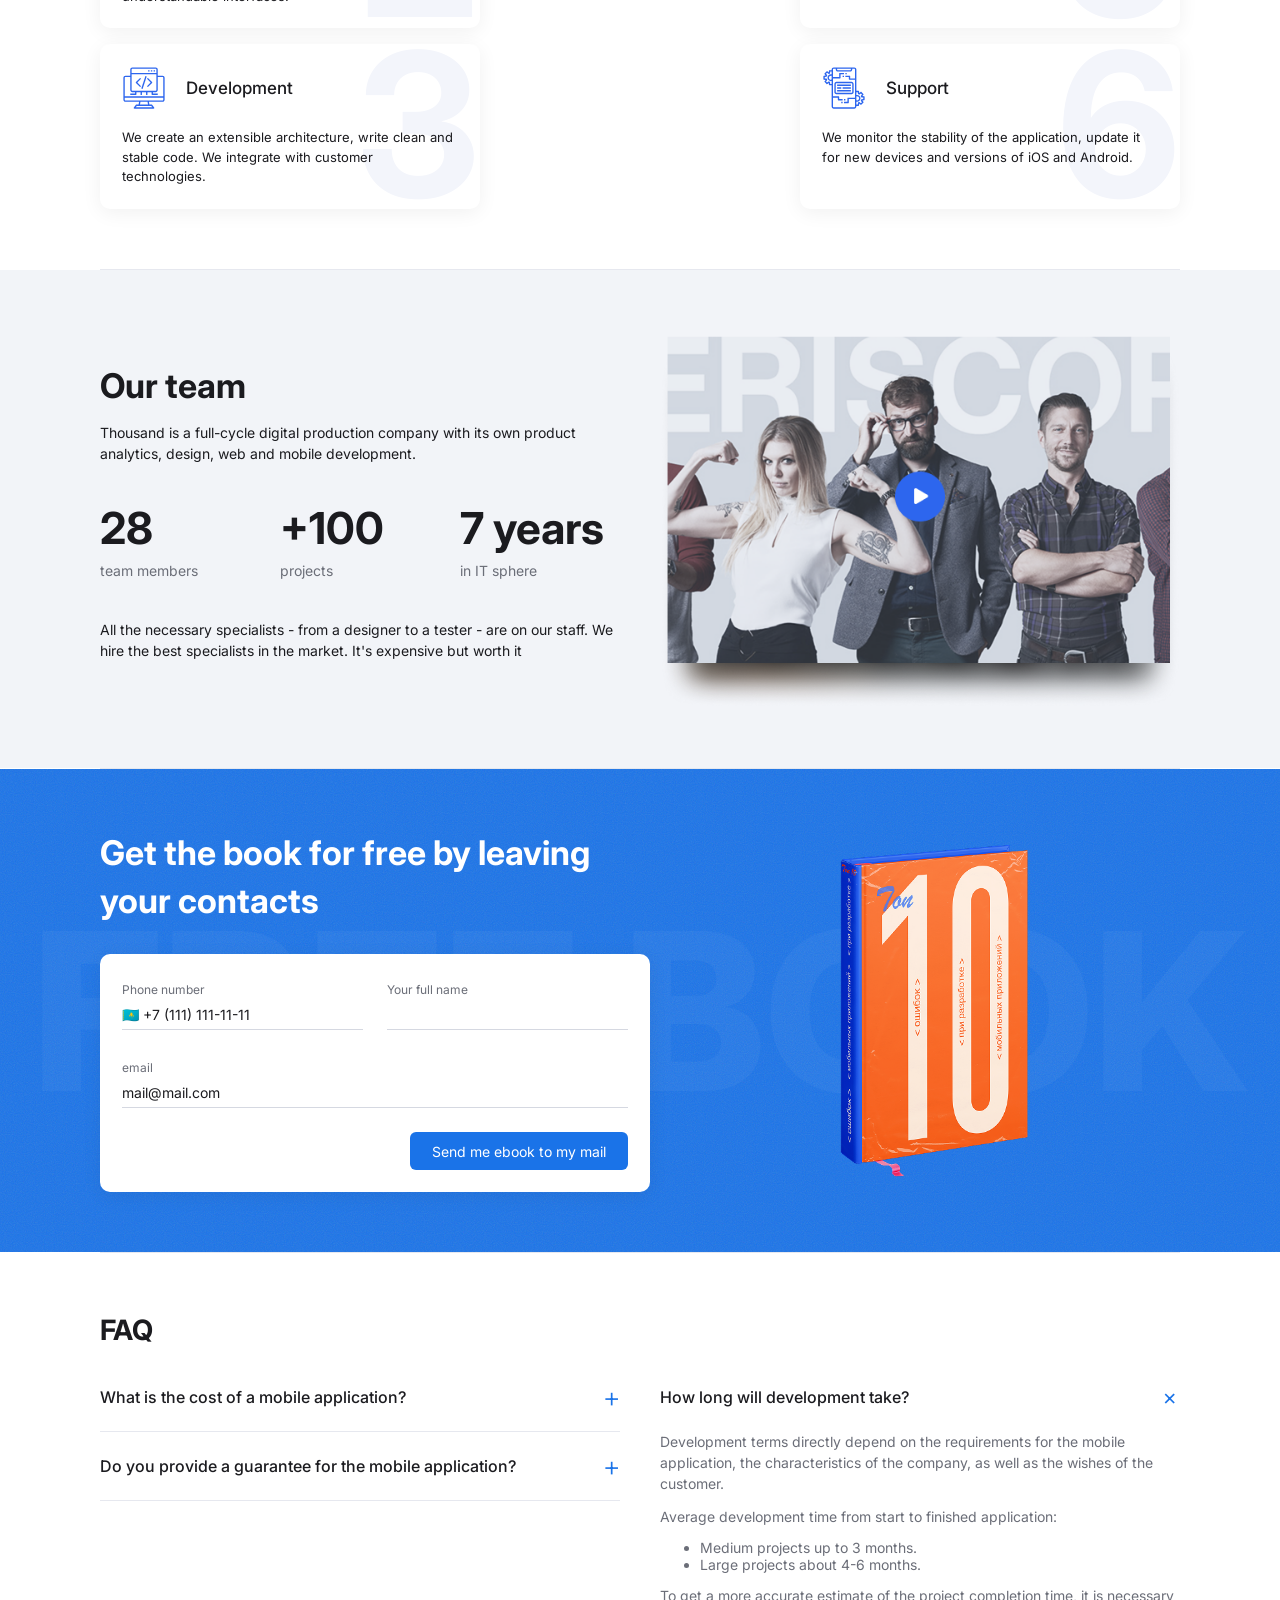
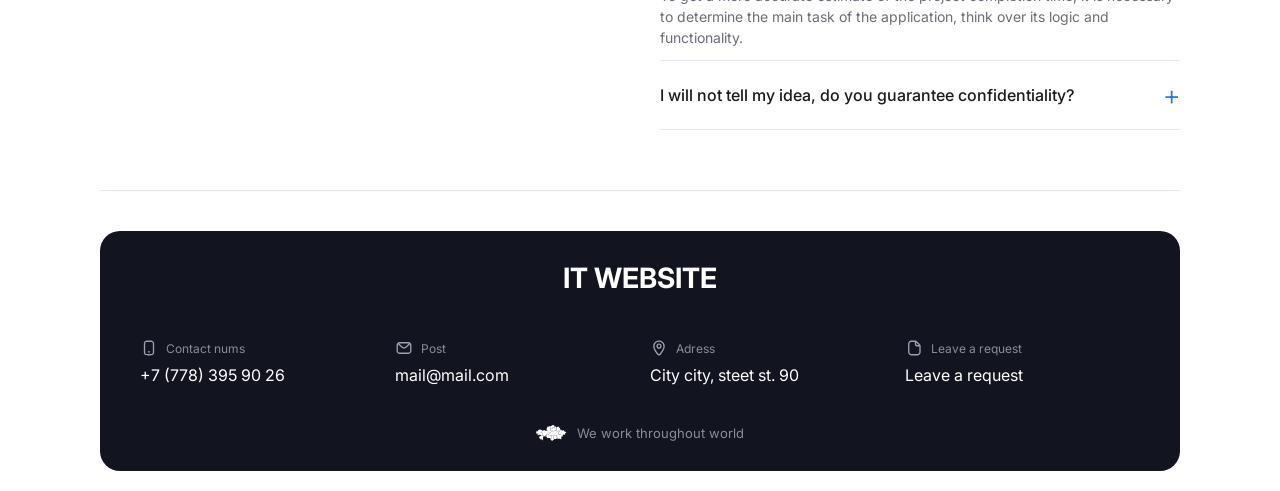
==== commit 499aaa0a: "lesson7: вёрстка всей страницы с адаптивом" ====
--- a/index.html
+++ b/index.html
@@ -102,12 +102,12 @@
                 <p class="text">We use proven technologies</p>
  
                 <h3 class="heading-3">Web</h3>
-                <p class="text">PHP / Javascript / Node.JS / Web Socket / Socket.io / Vue.js / Nuxt / MySQL / Laravel /
-                    GO lang / django / Python / Navigation</p>
+                <p class="text">PHP <span class="slash">/</span> Javascript <span class="slash">/</span> Node.JS <span class="slash">/</span> Web Socket <span class="slash">/</span> Socket.io <span class="slash">/</span> Vue.js <span class="slash">/</span> Nuxt <span class="slash">/</span> MySQL <span class="slash">/</span> Laravel <span class="slash">/</span>
+                    GO lang <span class="slash">/</span> django <span class="slash">/</span> Python</p>
  
                 <h3 class="heading-3">Mobile</h3>
-                <p class="text">Swift / Kotlin / Alamofire / Firebase / CoreData / Room / Realm / Coroutine / RxJava /
-                    RxSwift / Unit Test / Navigation</p>
+                <p class="text">Swift <span class="slash">/</span> Kotlin <span class="slash">/</span> Alamofire <span class="slash">/</span> Firebase <span class="slash">/</span> CoreData <span class="slash">/</span> Room <span class="slash">/</span> Realm <span class="slash">/</span> Coroutine <span class="slash">/</span> RxJava <span class="slash">/</span>
+                    RxSwift <span class="slash">/</span> Unit Test <span class="slash">/</span> Navigation</p>
             </div>
  
             <ul class="services-list">
@@ -124,24 +124,25 @@
         <hr>
  
         <section class="industries">
-            <h2 class="heading-2">Developed more than 100 projects in 15 industries</h2>
+            <h2 class="heading-2">Developed more than <span class="accent">100</span><br>
+                projects in <span class="accent">15</span> industries</h2>
  
             <ul class="industries-list">
-                <li>Social media</li>
-                <li>Fitness and sport</li>
-                <li>Bank</li>
-                <li>Construction</li>
-                <li>Game projects</li>
-                <li>Education</li>
-                <li>Auto, transport</li>
-                <li>Medicine, health</li>
-                <li>Restaurants, food delivery</li>
-                <li>Marketplaces</li>
-                <li>AR technology</li>
-                <li>TV series</li>
-                <li>Startups</li>
-                <li>Religion</li>
-                <li>Online courses</li>
+                <li><img src="images/icons/social-media.svg" alt="">Social media</li>
+                <li><img src="images/icons/fitness.svg" alt="">Fitness and sport</li>
+                <li><img src="images/icons/bank.svg" alt="">Bank</li>
+                <li><img src="images/icons/construction.svg" alt="">Construction</li>
+                <li><img src="images/icons/games.svg" alt="">Game projects</li>
+                <li><img src="images/icons/education.svg" alt="">Education</li>
+                <li><img src="images/icons/auto.svg" alt="">Auto, transport</li>
+                <li><img src="images/icons/medicine.svg" alt="">Medicine, health</li>
+                <li><img src="images/icons/food.svg" alt="">Restaurants, food delivery</li>
+                <li><img src="images/icons/marketplaces.svg" alt="">Marketplaces</li>
+                <li><img src="images/icons/ar.svg" alt="">AR technology</li>
+                <li><img src="images/icons/tv.svg" alt="">TV series</li>
+                <li><img src="images/icons/startups.svg" alt="">Startups</li>
+                <li><img src="images/icons/religion.svg" alt="">Religion</li>
+                <li><img src="images/icons/courses.svg" alt="">Online courses</li>
             </ul>
         </section>
  
@@ -163,31 +164,35 @@
                     <li>Europharma</li>
                 </ul>
  
-                <button type="button">View 100 more projects</button>
+                <button class="submit-button" type="button">View 100 more projects</button>
             </div>
  
             <article class="project-card">
-                <h3 class="heading-3">I-teka</h3>
-                <p class="text">The application is designed to search for drugs by availability in pharmacies in cities.
-                    During quarantine, the application helped many people, which gives more value.</p>
-                <p class="text">Business analysis / iOS / Android / QA / UI/UX Design</p>
- 
-                <ul class="project-info">
-                    <li>Kazakhstan</li>
-                    <li>Medicine</li>
-                </ul>
- 
-                <ul class="project-results">
-                    <li>400% User Growth</li>
-                    <li>+ 200 000 Active Users</li>
-                </ul>
- 
-                <ul class="project-stores">
-                    <li>Download on the App Store</li>
-                    <li>Get it on Google Play</li>
-                </ul>
- 
-                <img src="images/project.png" alt="I-teka application" width="300">
+                <div class="project-text">
+                    <h3 class="heading-3">I-teka</h3>
+                    <p class="text">The application is designed to search for drugs by availability in pharmacies in
+                        cities. During quarantine, the application helped many people, which gives more value.</p>
+ 
+                    <p class="project-tech">Business analysis <span class="slash">/</span> iOS <span class="slash">/</span>
+                        Android <span class="slash">/</span> QA <span class="slash">/</span> UI/UX Design</p>
+ 
+                    <ul class="project-info">
+                        <li><img src="images/icons/location.svg" alt="">Kazakhstan</li>
+                        <li><img src="images/icons/case.svg" alt="">Medicine</li>
+                    </ul>
+ 
+                    <ul class="project-results">
+                        <li><strong>400%</strong> User Growth</li>
+                        <li><strong>+ 200 000</strong> Active Users</li>
+                    </ul>
+ 
+                    <ul class="project-stores">
+                        <li><a href="#"><img src="images/app-store.svg" alt="Download on the App Store"></a></li>
+                        <li><a href="#"><img src="images/google-play.svg" alt="Get it on Google Play"></a></li>
+                    </ul>
+                </div>
+ 
+                <img class="project-image" src="images/project.png" alt="I-teka application">
             </article>
         </section>
  
@@ -195,7 +200,7 @@
  
         <section class="discuss" id="discuss">
             <div class="discuss-text">
-                <h2 class="heading-2">Let's discuss Your project</h2>
+                <h2 class="heading-2">Let's discuss<br>Your project</h2>
                 <p class="text">Let's figure out how to create an effective application, its cost and terms of its
                     development</p>
             </div>
@@ -203,7 +208,7 @@
             <form class="discuss-form" action="#" method="post">
                 <p class="text">
                     <label for="discuss-phone">Best phone number</label><br>
-                    <input class="form-input" type="tel" id="discuss-phone" name="phone" placeholder="+7 (702) 517-11-98">
+                    <input class="form-input" type="tel" id="discuss-phone" name="phone" placeholder="🇰🇿 +7 (702) 517-11-98">
                 </p>
  
                 <p class="text">
@@ -222,32 +227,50 @@
  
             <ol class="stages-list">
                 <li>
-                    <h3 class="heading-3">Analysis</h3>
+                    <div class="stage-heading">
+                        <img src="images/icons/stage-analysis.svg" alt="">
+                        <h3 class="heading-3">Analysis</h3>
+                    </div>
                     <p class="text">We write technical specifications for development, taking into account the business
                         processes and technologies of the customer and the needs of users.</p>
                 </li>
                 <li>
-                    <h3 class="heading-3">Design</h3>
+                    <div class="stage-heading">
+                        <img src="images/icons/stage-design.svg" alt="">
+                        <h3 class="heading-3">Design</h3>
+                    </div>
                     <p class="text">We adapt the customer's corporate identity to the platform guidelines. We draw
                         convenient and understandable interfaces.</p>
                 </li>
                 <li>
-                    <h3 class="heading-3">Development</h3>
+                    <div class="stage-heading">
+                        <img src="images/icons/stage-development.svg" alt="">
+                        <h3 class="heading-3">Development</h3>
+                    </div>
                     <p class="text">We create an extensible architecture, write clean and stable code. We integrate with
                         customer technologies.</p>
                 </li>
                 <li>
-                    <h3 class="heading-3">Testing</h3>
+                    <div class="stage-heading">
+                        <img src="images/icons/stage-testing.svg" alt="">
+                        <h3 class="heading-3">Testing</h3>
+                    </div>
                     <p class="text">We carry out functional testing and do bug fixes. We adapt the application to
                         different phone resolutions</p>
                 </li>
                 <li>
-                    <h3 class="heading-3">Launching</h3>
+                    <div class="stage-heading">
+                        <img src="images/icons/stage-launching.svg" alt="">
+                        <h3 class="heading-3">Launching</h3>
+                    </div>
                     <p class="text">We design the application page and publish it in the App Store and Google Play
                         stores.</p>
                 </li>
                 <li>
-                    <h3 class="heading-3">Support</h3>
+                    <div class="stage-heading">
+                        <img src="images/icons/stage-support.svg" alt="">
+                        <h3 class="heading-3">Support</h3>
+                    </div>
                     <p class="text">We monitor the stability of the application, update it for new devices and versions
                         of iOS and Android.</p>
                 </li>
@@ -263,16 +286,18 @@
                     design, web and mobile development.</p>
  
                 <ul class="team-numbers">
-                    <li>28 team members</li>
-                    <li>+100 projects</li>
-                    <li>7 years in IT sphere</li>
+                    <li><strong>28</strong> team members</li>
+                    <li><strong>+100</strong> projects</li>
+                    <li><strong>7 years</strong> in IT sphere</li>
                 </ul>
  
                 <p class="text">All the necessary specialists - from a designer to a tester - are on our staff. We hire
                     the best specialists in the market. It's expensive but worth it</p>
             </div>
  
-            <img src="images/team.png" alt="Our team" width="300">
+            <div class="team-media">
+                <img src="images/team.png" alt="Our team">
+            </div>
         </section>
  
         <hr>
@@ -283,7 +308,7 @@
             <form class="book-form" action="#" method="post">
                 <p class="text">
                     <label for="book-phone">Phone number</label><br>
-                    <input class="form-input" type="tel" id="book-phone" name="phone" placeholder="+7 (111) 111-11-11">
+                    <input class="form-input" type="tel" id="book-phone" name="phone" placeholder="🇰🇿 +7 (111) 111-11-11">
                 </p>
  
                 <p class="text">
@@ -299,7 +324,7 @@
                 <button class="submit-button" type="submit">Send me ebook to my mail</button>
             </form>
  
-            <img src="images/book.png" alt="Book" width="180">
+            <img src="images/book.png" alt="Book">
         </section>
  
         <hr>
@@ -307,28 +332,38 @@
         <section class="faq" id="faq">
             <h2 class="heading-2">FAQ</h2>
  
-            <div class="faq-questions">
-                <h3 class="heading-3">What is the cost of a mobile application?</h3>
-                <p class="text">The price depends on the features of the application, the platforms and how complex
-                    the design is.</p>
- 
-                <h3 class="heading-3">Do you provide a guarantee for the mobile application?</h3>
-                <p class="text">Yes, we give a guarantee and fix all bugs for free after the release.</p>
- 
-                <h3 class="heading-3">How long will development take?</h3>
-                <p class="text">Development terms directly depend on the requirements for the mobile application, the
-                    characteristics of the company, as well as the wishes of the customer.</p>
-                <p class="text">Average development time from start to finished application:</p>
-                <ul>
-                    <li>Medium projects up to 3 months.</li>
-                    <li>Large projects about 4-6 months.</li>
-                </ul>
-                <p class="text">To get a more accurate estimate of the project completion time, it is necessary to
-                    determine the main task of the application, think over its logic and functionality.</p>
- 
-                <h3 class="heading-3">I will not tell my idea, do you guarantee confidentiality?</h3>
-                <p class="text">Yes, we sign a non-disclosure agreement and keep all information about our clients
-                    secret.</p>
+            <div class="faq-list">
+                <div class="faq-column">
+                    <details class="faq-item">
+                        <summary class="faq-question">What is the cost of a mobile application?</summary>
+                        <p class="text">The price depends on the features of the application, the platforms and how complex
+                            the design is.</p>
+                    </details>
+                    <details class="faq-item">
+                        <summary class="faq-question">Do you provide a guarantee for the mobile application?</summary>
+                        <p class="text">Yes, we give a guarantee and fix all bugs for free after the release.</p>
+                    </details>
+                </div>
+ 
+                <div class="faq-column">
+                    <details class="faq-item" open>
+                        <summary class="faq-question">How long will development take?</summary>
+                        <p class="text">Development terms directly depend on the requirements for the mobile application, the
+                            characteristics of the company, as well as the wishes of the customer.</p>
+                        <p class="text">Average development time from start to finished application:</p>
+                        <ul>
+                            <li>Medium projects up to 3 months.</li>
+                            <li>Large projects about 4-6 months.</li>
+                        </ul>
+                        <p class="text">To get a more accurate estimate of the project completion time, it is necessary to
+                            determine the main task of the application, think over its logic and functionality.</p>
+                    </details>
+                    <details class="faq-item">
+                        <summary class="faq-question">I will not tell my idea, do you guarantee confidentiality?</summary>
+                        <p class="text">Yes, we sign a non-disclosure agreement and keep all information about our clients
+                            secret.</p>
+                    </details>
+                </div>
             </div>
         </section>
     </main>
@@ -340,29 +375,28 @@
  
         <div class="footer-content">
             <div class="footer-item">
-                <p class="footer-label">Contact nums</p>
+                <p class="footer-label"><img src="images/icons/footer-phone.svg" alt="">Contact nums</p>
                 <a href="tel:+77783959026">+7 (778) 395 90 26</a>
             </div>
  
             <div class="footer-item">
-                <p class="footer-label">Post</p>
+                <p class="footer-label"><img src="images/icons/footer-mail.svg" alt="">Post</p>
                 <a href="mailto:mail@mail.com">mail@mail.com</a>
             </div>
  
             <div class="footer-item">
-                <p class="footer-label">Adress</p>
+                <p class="footer-label"><img src="images/icons/footer-address.svg" alt="">Adress</p>
                 <p>City city, steet st. 90</p>
             </div>
  
             <div class="footer-item">
-                <p class="footer-label">Leave a request</p>
+                <p class="footer-label"><img src="images/icons/footer-request.svg" alt="">Leave a request</p>
                 <a href="#discuss">Leave a request</a>
             </div>
         </div>
  
-        <p class="footer-text">We work throughout world</p>
+        <p class="footer-text"><img src="images/icons/footer-world.svg" alt="">We work throughout world</p>
     </footer>
 </body>
  
 </html>
- 
--- a/src/assets/styles/style.css
+++ b/src/assets/styles/style.css
@@ -511,6 +511,9 @@
   margin-top: 24px;
   font-size: 16px;
 }
+.services-text .slash {
+  color: #1a73e8;
+}
 
 .services-list {
   margin: 0;
@@ -566,9 +569,7 @@
   display: grid;
   grid-template-columns: repeat(4, 1fr);
   gap: 20px;
-  padding: 20px;
-  border: 1px solid #2c2f3d;
-  border-radius: 12px;
+  padding: 20px 0;
   text-align: left;
 }
 @media (max-width: 767px) {
@@ -586,9 +587,16 @@
   margin: 0;
 }
 .footer-item .footer-label {
-  margin-bottom: 6px;
+  display: flex;
+  align-items: center;
+  gap: 8px;
+  margin-bottom: 8px;
   font-size: 12px;
   color: #8a8d99;
+}
+.footer-item .footer-label img {
+  width: 18px;
+  height: 18px;
 }
 .footer-item a {
   text-decoration: none;
@@ -599,7 +607,766 @@
 }
 
 .footer-text {
+  display: flex;
+  align-items: center;
+  justify-content: center;
+  gap: 10px;
   margin: 20px 0 0;
   font-size: 13px;
   color: #8a8d99;
+}
+.footer-text img {
+  height: 16px;
+  width: auto;
+}
+
+.industries {
+  background-color: #f2f4f8;
+  padding: 60px 100px;
+}
+@media (max-width: 1200px) {
+  .industries {
+    padding: 60px 20px;
+  }
+}
+@media (max-width: 767px) {
+  .industries {
+    padding: 40px 20px;
+  }
+}
+@media (max-width: 480px) {
+  .industries {
+    padding: 30px 15px;
+  }
+}
+.industries .heading-2 {
+  font-size: 34px;
+  line-height: 1.3;
+  margin-bottom: 30px;
+}
+@media (max-width: 1200px) {
+  .industries .heading-2 {
+    font-size: 30px;
+  }
+}
+@media (max-width: 480px) {
+  .industries .heading-2 {
+    font-size: 24px;
+  }
+}
+
+.industries-list {
+  margin: 0;
+  padding: 0;
+  list-style: none;
+  display: grid;
+  grid-template-columns: repeat(3, 1fr);
+  grid-template-rows: repeat(5, auto);
+  grid-auto-flow: column;
+  gap: 16px 40px;
+}
+@media (max-width: 767px) {
+  .industries-list {
+    grid-template-columns: repeat(2, 1fr);
+    grid-template-rows: repeat(8, auto);
+    gap: 14px 20px;
+  }
+}
+@media (max-width: 480px) {
+  .industries-list {
+    grid-template-columns: 1fr;
+    grid-template-rows: none;
+    grid-auto-flow: row;
+  }
+}
+.industries-list li {
+  display: flex;
+  align-items: center;
+  gap: 16px;
+  font-size: 15px;
+}
+.industries-list img {
+  flex-shrink: 0;
+  width: 40px;
+  height: 40px;
+  padding: 10px;
+  border-radius: 50%;
+  background-color: #ffffff;
+  box-shadow: 0 4px 20px rgba(0, 0, 0, 0.06);
+}
+
+.projects {
+  background-color: #f2f4f8;
+  padding: 60px 100px;
+}
+@media (max-width: 1200px) {
+  .projects {
+    padding: 60px 20px;
+  }
+}
+@media (max-width: 767px) {
+  .projects {
+    padding: 40px 20px;
+  }
+}
+@media (max-width: 480px) {
+  .projects {
+    padding: 30px 15px;
+  }
+}
+.projects .heading-2 {
+  font-size: 34px;
+  line-height: 1.3;
+}
+@media (max-width: 1200px) {
+  .projects .heading-2 {
+    font-size: 30px;
+  }
+}
+@media (max-width: 480px) {
+  .projects .heading-2 {
+    font-size: 24px;
+  }
+}
+.projects > .text {
+  max-width: 540px;
+  font-size: 14px;
+}
+
+.projects-menu {
+  display: flex;
+  align-items: center;
+  gap: 20px;
+  margin: 40px 0;
+}
+@media (max-width: 767px) {
+  .projects-menu {
+    flex-direction: column;
+    align-items: flex-start;
+  }
+}
+.projects-menu .submit-button {
+  margin-left: auto;
+  flex-shrink: 0;
+  height: 44px;
+  padding: 0 24px;
+  font-size: 14px;
+  text-align: center;
+}
+@media (max-width: 767px) {
+  .projects-menu .submit-button {
+    margin-left: 0;
+  }
+}
+
+.projects-names {
+  margin: 0;
+  padding: 0;
+  list-style: none;
+  display: flex;
+  flex-wrap: wrap;
+  gap: 10px 32px;
+  font-size: 16px;
+}
+.projects-names li {
+  padding: 6px 0;
+  border-bottom: 2px solid transparent;
+  cursor: pointer;
+}
+.projects-names li:first-child {
+  border-bottom-color: #1a73e8;
+}
+.projects-names li:hover {
+  color: #1a73e8;
+}
+
+.project-card {
+  display: grid;
+  grid-template-columns: 1fr 1fr;
+  gap: 40px;
+  align-items: center;
+}
+@media (max-width: 767px) {
+  .project-card {
+    grid-template-columns: 1fr;
+    gap: 24px;
+  }
+}
+.project-card .heading-3 {
+  margin-bottom: 24px;
+  font-size: 36px;
+}
+@media (max-width: 480px) {
+  .project-card .heading-3 {
+    font-size: 26px;
+  }
+}
+.project-card .text {
+  max-width: 540px;
+  margin-bottom: 24px;
+  font-size: 14px;
+}
+
+.project-image {
+  width: 100%;
+  height: auto;
+}
+@media (max-width: 767px) {
+  .project-image {
+    order: -1;
+  }
+}
+
+.project-tech {
+  margin: 0 0 24px;
+  font-size: 16px;
+  color: #6b6e78;
+}
+.project-tech .slash {
+  color: #1a73e8;
+}
+
+.project-info {
+  margin: 0;
+  padding: 0;
+  list-style: none;
+  display: flex;
+  gap: 32px;
+  margin-bottom: 32px;
+  font-size: 14px;
+}
+.project-info li {
+  display: flex;
+  align-items: center;
+  gap: 8px;
+}
+.project-info img {
+  width: 20px;
+  height: 20px;
+}
+
+.project-results {
+  margin: 0;
+  padding: 0;
+  list-style: none;
+  display: flex;
+  gap: 48px;
+  margin-bottom: 32px;
+  font-size: 12px;
+  color: #6b6e78;
+}
+.project-results strong {
+  display: block;
+  margin-bottom: 6px;
+  font-size: 24px;
+  color: #1b1b1f;
+}
+
+.project-stores {
+  margin: 0;
+  padding: 0;
+  list-style: none;
+  display: flex;
+  flex-wrap: wrap;
+  gap: 14px;
+}
+.project-stores img {
+  display: block;
+  height: 40px;
+  width: auto;
+}
+
+.discuss {
+  background-color: #1a73e8;
+  background-image: url("data:image/svg+xml,%3Csvg xmlns='http://www.w3.org/2000/svg' width='160' height='160'%3E%3Cfilter id='n'%3E%3CfeTurbulence type='fractalNoise' baseFrequency='0.9' numOctaves='3'/%3E%3C/filter%3E%3Crect width='100%25' height='100%25' filter='url(%23n)' opacity='0.15'/%3E%3C/svg%3E");
+  color: #ffffff;
+  position: relative;
+  overflow: hidden;
+  display: grid;
+  grid-template-columns: 1fr 1fr;
+  gap: 40px;
+  align-items: center;
+  padding: 60px 100px;
+}
+@media (max-width: 1200px) {
+  .discuss {
+    padding: 60px 20px;
+  }
+}
+@media (max-width: 767px) {
+  .discuss {
+    padding: 40px 20px;
+  }
+}
+@media (max-width: 480px) {
+  .discuss {
+    padding: 30px 15px;
+  }
+}
+.discuss::before {
+  content: "IT WEBSITE";
+  position: absolute;
+  left: 50%;
+  top: 50%;
+  transform: translate(-50%, -50%);
+  font-size: 220px;
+  font-weight: 800;
+  white-space: nowrap;
+  color: rgba(255, 255, 255, 0.04);
+  pointer-events: none;
+}
+@media (max-width: 767px) {
+  .discuss::before {
+    font-size: 110px;
+  }
+}
+.discuss > * {
+  position: relative;
+  z-index: 1;
+}
+@media (max-width: 767px) {
+  .discuss {
+    grid-template-columns: 1fr;
+    gap: 24px;
+  }
+}
+.discuss .heading-2 {
+  font-size: 34px;
+  line-height: 1.4;
+}
+@media (max-width: 480px) {
+  .discuss .heading-2 {
+    font-size: 26px;
+  }
+}
+.discuss .text {
+  max-width: 380px;
+  font-size: 14px;
+  color: #ffffff;
+}
+
+.discuss-form {
+  background-color: #ffffff;
+  border-radius: 10px;
+  box-shadow: 0 4px 20px rgba(0, 0, 0, 0.06);
+  display: grid;
+  grid-template-columns: 1fr 1fr;
+  gap: 24px;
+  padding: 24px;
+  color: #1b1b1f;
+}
+@media (max-width: 480px) {
+  .discuss-form {
+    grid-template-columns: 1fr;
+    padding: 20px;
+  }
+}
+.discuss-form .text {
+  max-width: none;
+  margin: 0;
+}
+.discuss-form label {
+  font-size: 12px;
+  color: #6b6e78;
+}
+.discuss-form .form-input::-moz-placeholder {
+  color: #1b1b1f;
+}
+.discuss-form .form-input::placeholder {
+  color: #1b1b1f;
+}
+.discuss-form .submit-button {
+  grid-column: 2;
+  justify-self: end;
+  height: 40px;
+  padding: 0 24px;
+  font-size: 14px;
+  text-align: center;
+}
+@media (max-width: 480px) {
+  .discuss-form .submit-button {
+    grid-column: 1;
+    justify-self: start;
+  }
+}
+
+.stages {
+  padding: 60px 100px;
+}
+@media (max-width: 1200px) {
+  .stages {
+    padding: 60px 20px;
+  }
+}
+@media (max-width: 767px) {
+  .stages {
+    padding: 40px 20px;
+  }
+}
+@media (max-width: 480px) {
+  .stages {
+    padding: 30px 15px;
+  }
+}
+.stages .heading-2 {
+  margin-bottom: 30px;
+  font-size: 34px;
+}
+@media (max-width: 480px) {
+  .stages .heading-2 {
+    font-size: 24px;
+  }
+}
+
+.stages-list {
+  margin: 0;
+  padding: 0;
+  list-style: none;
+  counter-reset: stage;
+  display: grid;
+  grid-template-columns: repeat(2, minmax(0, 380px));
+  grid-template-rows: repeat(3, auto);
+  grid-auto-flow: column;
+  justify-content: space-between;
+  gap: 16px;
+}
+@media (max-width: 1200px) {
+  .stages-list {
+    grid-template-columns: repeat(2, 1fr);
+    -moz-column-gap: 24px;
+         column-gap: 24px;
+  }
+}
+@media (max-width: 767px) {
+  .stages-list {
+    grid-template-columns: 1fr;
+    grid-template-rows: none;
+    grid-auto-flow: row;
+  }
+}
+.stages-list li {
+  background-color: #ffffff;
+  border-radius: 10px;
+  box-shadow: 0 4px 20px rgba(0, 0, 0, 0.06);
+  counter-increment: stage;
+  position: relative;
+  overflow: hidden;
+  padding: 22px;
+}
+.stages-list li::after {
+  content: counter(stage);
+  position: absolute;
+  top: -20px;
+  right: 0;
+  font-size: 200px;
+  font-weight: 700;
+  line-height: 1;
+  color: #f3f5fb;
+}
+@media (max-width: 480px) {
+  .stages-list li::after {
+    font-size: 150px;
+  }
+}
+.stages-list li .stage-heading, .stages-list li .text {
+  position: relative;
+  z-index: 1;
+}
+.stages-list li .text {
+  margin: 0;
+  font-size: 13px;
+}
+
+.stage-heading {
+  display: flex;
+  align-items: center;
+  gap: 20px;
+  margin-bottom: 18px;
+}
+.stage-heading img {
+  width: 44px;
+  height: 44px;
+}
+.stage-heading .heading-3 {
+  margin: 0;
+  font-size: 17px;
+  font-weight: 500;
+}
+
+.team {
+  background-color: #f2f4f8;
+  display: grid;
+  grid-template-columns: 1fr 1fr;
+  gap: 40px;
+  align-items: center;
+  padding: 60px 100px;
+}
+@media (max-width: 1200px) {
+  .team {
+    padding: 60px 20px;
+  }
+}
+@media (max-width: 767px) {
+  .team {
+    padding: 40px 20px;
+  }
+}
+@media (max-width: 480px) {
+  .team {
+    padding: 30px 15px;
+  }
+}
+@media (max-width: 767px) {
+  .team {
+    grid-template-columns: 1fr;
+  }
+}
+.team .heading-2 {
+  font-size: 34px;
+}
+@media (max-width: 480px) {
+  .team .heading-2 {
+    font-size: 26px;
+  }
+}
+.team .text {
+  font-size: 14px;
+}
+
+.team-numbers {
+  margin: 0;
+  padding: 0;
+  list-style: none;
+  display: grid;
+  grid-template-columns: repeat(3, 1fr);
+  gap: 20px;
+  margin: 40px 0;
+  font-size: 14px;
+  color: #6b6e78;
+}
+.team-numbers strong {
+  display: block;
+  margin-bottom: 10px;
+  font-size: 44px;
+  font-weight: 700;
+  line-height: 1.1;
+  color: #1b1b1f;
+}
+@media (max-width: 1200px) {
+  .team-numbers strong {
+    font-size: 36px;
+  }
+}
+@media (max-width: 480px) {
+  .team-numbers strong {
+    font-size: 26px;
+  }
+}
+
+.team-media img {
+  display: block;
+  width: 100%;
+  height: auto;
+}
+
+.book {
+  background-color: #1a73e8;
+  background-image: url("data:image/svg+xml,%3Csvg xmlns='http://www.w3.org/2000/svg' width='160' height='160'%3E%3Cfilter id='n'%3E%3CfeTurbulence type='fractalNoise' baseFrequency='0.9' numOctaves='3'/%3E%3C/filter%3E%3Crect width='100%25' height='100%25' filter='url(%23n)' opacity='0.15'/%3E%3C/svg%3E");
+  color: #ffffff;
+  position: relative;
+  overflow: hidden;
+  display: grid;
+  grid-template-columns: minmax(0, 550px) 1fr;
+  grid-template-rows: auto 1fr;
+  grid-template-areas: "title image" "form  image";
+  gap: 30px 40px;
+  align-items: start;
+  padding: 60px 100px;
+}
+@media (max-width: 1200px) {
+  .book {
+    padding: 60px 20px;
+  }
+}
+@media (max-width: 767px) {
+  .book {
+    padding: 40px 20px;
+  }
+}
+@media (max-width: 480px) {
+  .book {
+    padding: 30px 15px;
+  }
+}
+.book::before {
+  content: "FREE BOOK";
+  position: absolute;
+  left: 50%;
+  top: 50%;
+  transform: translate(-50%, -50%);
+  font-size: 220px;
+  font-weight: 800;
+  white-space: nowrap;
+  color: rgba(255, 255, 255, 0.04);
+  pointer-events: none;
+}
+@media (max-width: 767px) {
+  .book::before {
+    font-size: 110px;
+  }
+}
+.book > * {
+  position: relative;
+  z-index: 1;
+}
+@media (max-width: 1200px) {
+  .book {
+    grid-template-columns: 1fr 1fr;
+  }
+}
+@media (max-width: 767px) {
+  .book {
+    grid-template-columns: 1fr;
+    grid-template-areas: "title" "image" "form";
+    grid-template-rows: auto;
+  }
+}
+.book .heading-2 {
+  grid-area: title;
+  margin: 0;
+  font-size: 34px;
+  line-height: 1.4;
+}
+@media (max-width: 480px) {
+  .book .heading-2 {
+    font-size: 26px;
+  }
+}
+.book img {
+  grid-area: image;
+  align-self: center;
+  justify-self: center;
+  width: 100%;
+  max-width: 420px;
+  height: auto;
+}
+@media (max-width: 767px) {
+  .book img {
+    max-width: 240px;
+  }
+}
+
+.book-form {
+  background-color: #ffffff;
+  border-radius: 10px;
+  box-shadow: 0 4px 20px rgba(0, 0, 0, 0.06);
+  grid-area: form;
+  display: grid;
+  grid-template-columns: 1fr 1fr;
+  gap: 24px;
+  padding: 22px;
+  color: #1b1b1f;
+}
+@media (max-width: 480px) {
+  .book-form {
+    grid-template-columns: 1fr;
+    padding: 20px;
+  }
+}
+.book-form .text {
+  margin: 0;
+}
+.book-form .text:nth-of-type(3) {
+  grid-column: 1/-1;
+}
+.book-form label {
+  font-size: 12px;
+  color: #6b6e78;
+}
+.book-form .form-input::-moz-placeholder {
+  color: #1b1b1f;
+}
+.book-form .form-input::placeholder {
+  color: #1b1b1f;
+}
+.book-form .submit-button {
+  grid-column: 2;
+  justify-self: end;
+  height: 38px;
+  padding: 0 22px;
+  font-size: 14px;
+  text-align: center;
+}
+@media (max-width: 480px) {
+  .book-form .submit-button {
+    grid-column: 1;
+    justify-self: start;
+  }
+}
+
+.faq {
+  padding: 60px 100px;
+}
+@media (max-width: 1200px) {
+  .faq {
+    padding: 60px 20px;
+  }
+}
+@media (max-width: 767px) {
+  .faq {
+    padding: 40px 20px;
+  }
+}
+@media (max-width: 480px) {
+  .faq {
+    padding: 30px 15px;
+  }
+}
+
+.faq-list {
+  display: grid;
+  grid-template-columns: 1fr 1fr;
+  gap: 0 40px;
+  align-items: start;
+}
+@media (max-width: 767px) {
+  .faq-list {
+    grid-template-columns: 1fr;
+  }
+}
+
+.faq-item {
+  border-bottom: 1px solid #e6e8ef;
+}
+.faq-item .text, .faq-item ul {
+  margin: 0 0 12px;
+  font-size: 14px;
+  color: #6b6e78;
+}
+.faq-item[open] .faq-question::after {
+  transform: rotate(45deg);
+}
+
+.faq-question {
+  display: flex;
+  align-items: center;
+  justify-content: space-between;
+  gap: 16px;
+  padding: 20px 0;
+  font-size: 16px;
+  font-weight: 500;
+  cursor: pointer;
+  list-style: none;
+}
+.faq-question::-webkit-details-marker {
+  display: none;
+}
+.faq-question::after {
+  content: "+";
+  flex-shrink: 0;
+  font-size: 28px;
+  font-weight: 300;
+  line-height: 1;
+  color: #1a73e8;
+  transition: transform 0.2s;
 }/*# sourceMappingURL=style.css.map */
